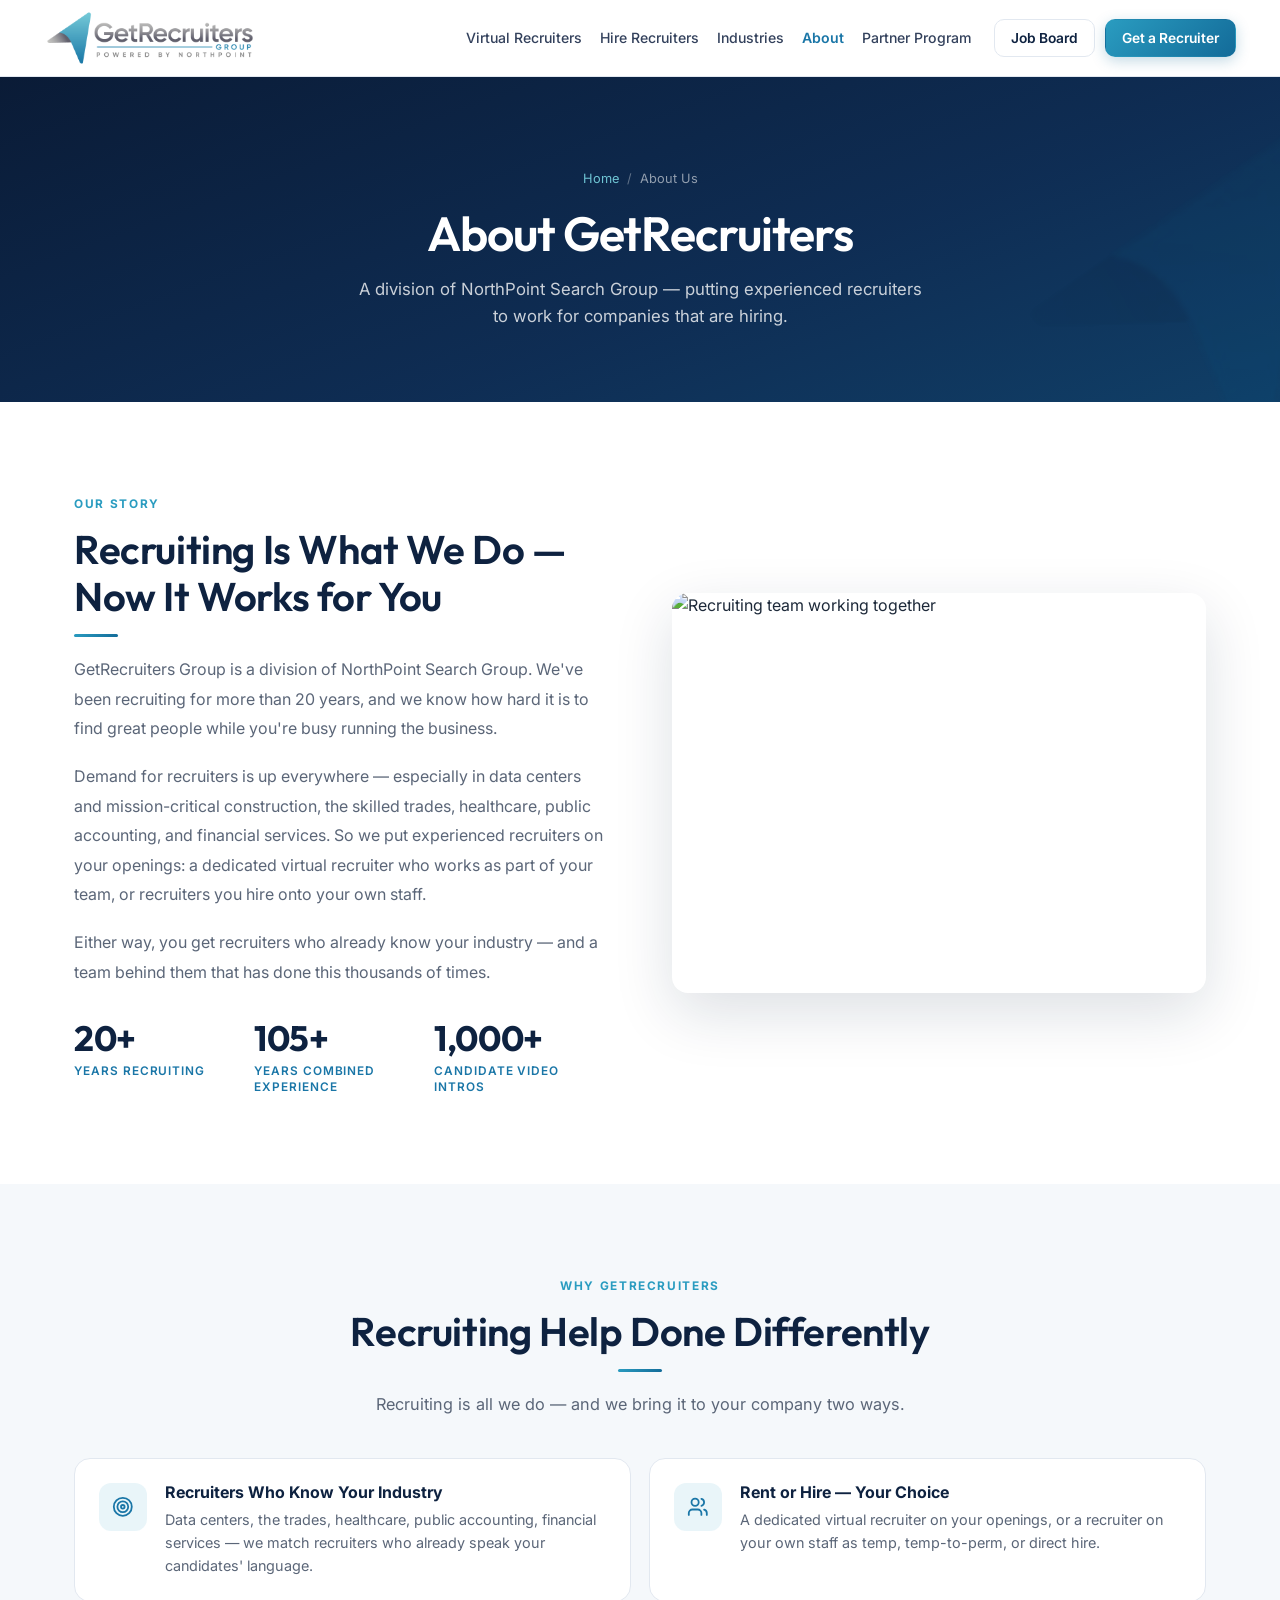
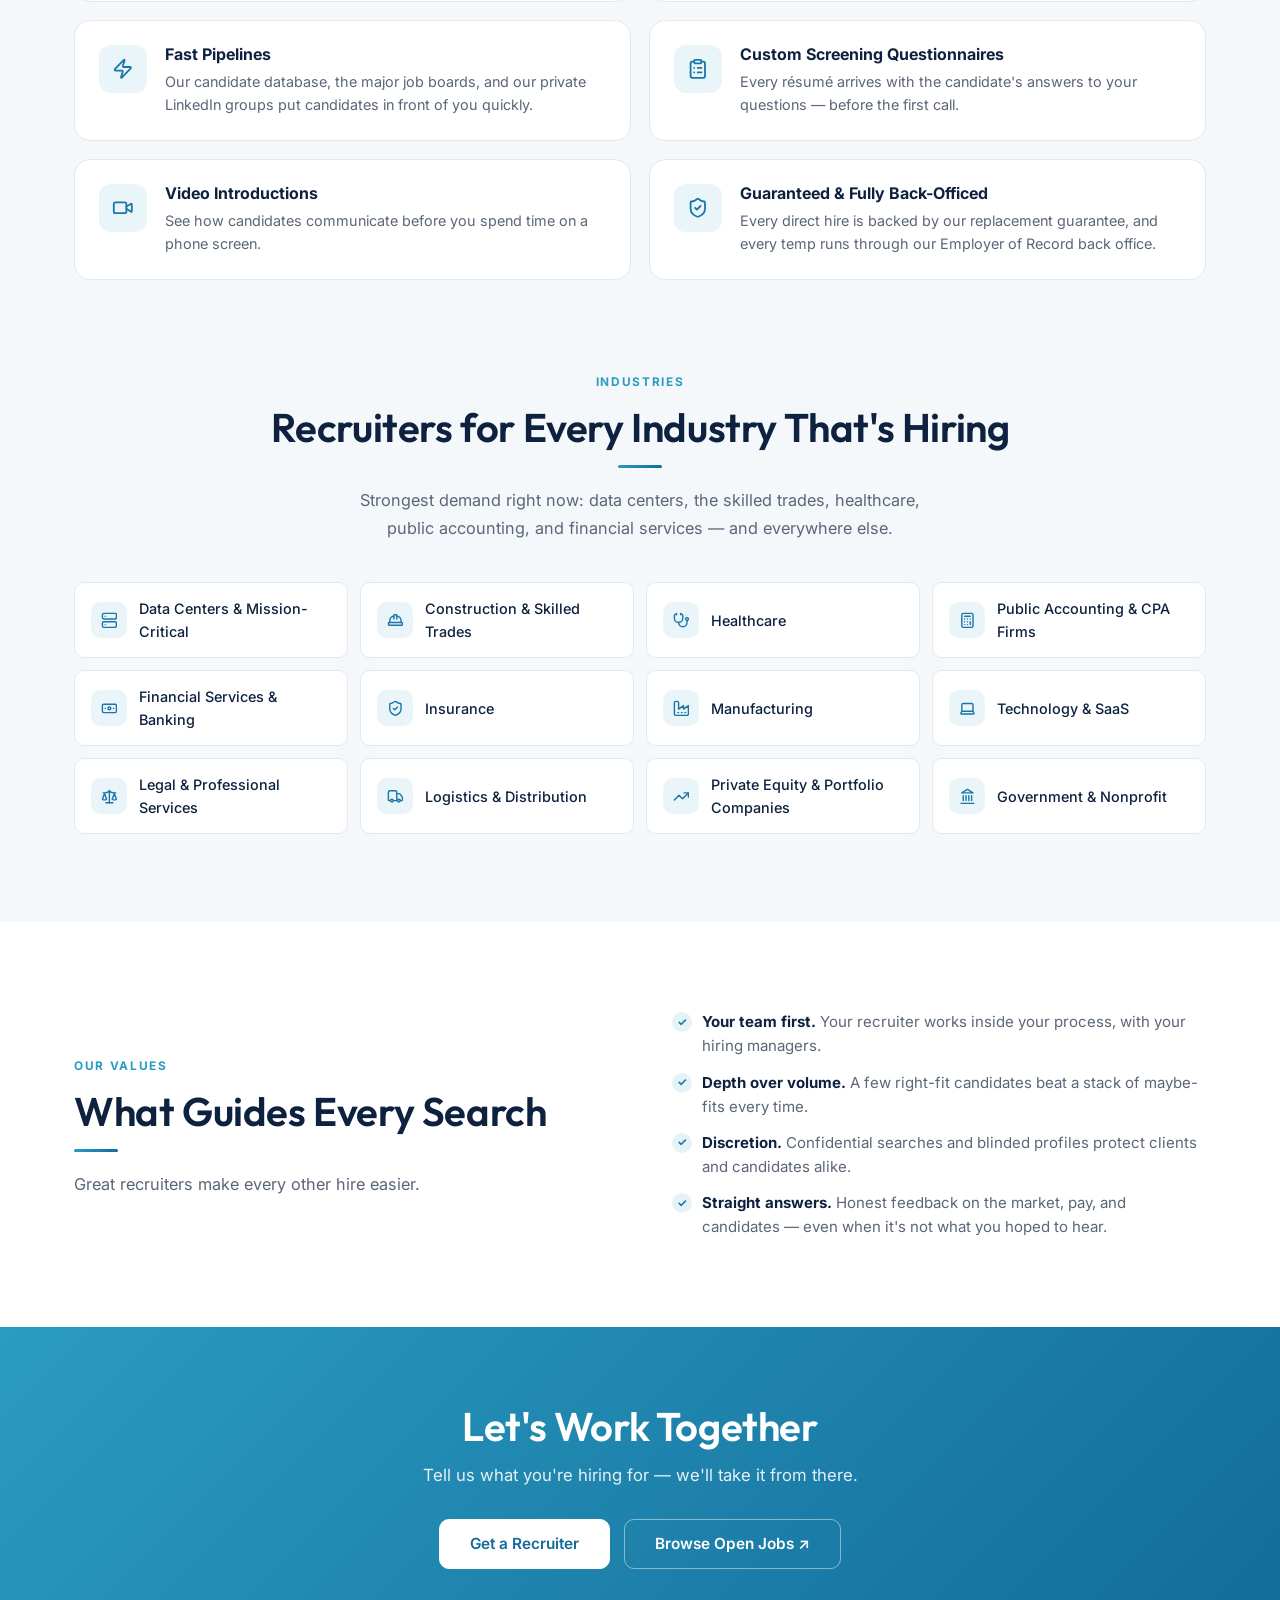
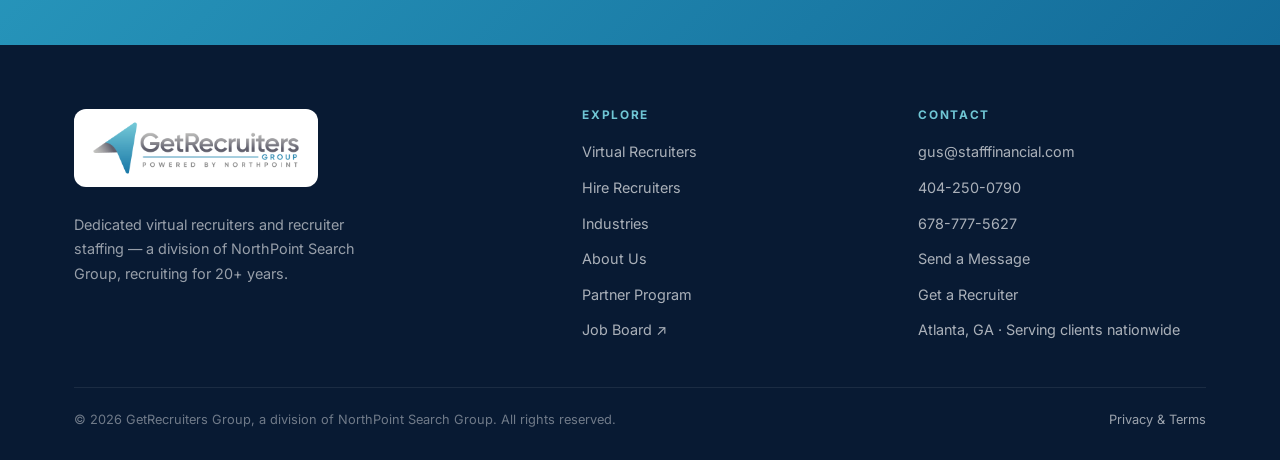
==== about.html @ d62cfcad "GetRecruiters Group site for getrecruiters.com Built from the MedPoint Partners template (NorthPoint" ====
<!DOCTYPE html>
<html lang="en">
<head>
  <meta charset="UTF-8">
  <meta name="viewport" content="width=device-width, initial-scale=1.0">
  <link rel="icon" type="image/png" sizes="32x32" href="img/favicon-32.png">
  <link rel="apple-touch-icon" href="img/favicon-180.png">
  <title>About | GetRecruiters Group, a Division of NorthPoint</title>
  <meta name="description" content="GetRecruiters Group, a division of NorthPoint Search Group, puts experienced recruiters to work for companies that are hiring.">
  <link rel="canonical" href="https://www.getrecruiters.com/about.html">
  <meta name="robots" content="index, follow">
  <meta property="og:type" content="website">
  <meta property="og:site_name" content="GetRecruiters Group">
  <meta property="og:title" content="About | GetRecruiters Group, a Division of NorthPoint">
  <meta property="og:description" content="GetRecruiters Group, a division of NorthPoint Search Group, puts experienced recruiters to work for companies that are hiring.">
  <meta property="og:url" content="https://www.getrecruiters.com/about.html">
  <meta property="og:image" content="https://www.getrecruiters.com/img/og-image.png">
  <meta property="og:image:width" content="1200">
  <meta property="og:image:height" content="630">
  <meta property="og:locale" content="en_US">
  <meta name="twitter:card" content="summary_large_image">
  <meta name="twitter:title" content="About | GetRecruiters Group, a Division of NorthPoint">
  <meta name="twitter:description" content="GetRecruiters Group, a division of NorthPoint Search Group, puts experienced recruiters to work for companies that are hiring.">
  <meta name="twitter:image" content="https://www.getrecruiters.com/img/og-image.png">
  <meta name="theme-color" content="#0b1f3d">
  <script type="application/ld+json">
{
  "@context": "https://schema.org",
  "@graph": [
    {
      "@type": "Organization",
      "@id": "https://www.getrecruiters.com/#organization",
      "name": "GetRecruiters Group",
      "alternateName": [
        "GetRecruiters",
        "GetRecruiters.com"
      ],
      "url": "https://www.getrecruiters.com",
      "logo": {
        "@type": "ImageObject",
        "url": "https://www.getrecruiters.com/img/getrecruiters-logo.png"
      },
      "description": "GetRecruiters Group, a division of NorthPoint Search Group, provides dedicated virtual recruiters and places recruiters, sourcers, talent acquisition leaders, and HR professionals as temp, temp-to-perm, and direct hire — for data centers, construction and the skilled trades, healthcare, public accounting, financial services, and every other industry.",
      "parentOrganization": {
        "@type": "Organization",
        "name": "NorthPoint Search Group"
      },
      "address": {
        "@type": "PostalAddress",
        "addressLocality": "Atlanta",
        "addressRegion": "GA",
        "addressCountry": "US"
      },
      "telephone": [
        "+1-404-250-0790",
        "+1-678-777-5627"
      ],
      "email": "gus@stafffinancial.com",
      "areaServed": [
        "United States"
      ],
      "sameAs": []
    }
  ]
}
  </script>
  <link rel="stylesheet" href="css/styles.css">
</head>
<body>

<!-- ── Navigation ───────────────────────────── -->
<nav class="navbar" id="navbar">
  <div class="container nav-inner">
    <a href="index.html" class="brand" aria-label="GetRecruiters Group — home">
      <img src="img/getrecruiters-logo.png" alt="GetRecruiters Group — powered by NorthPoint" class="brand-logo" width="212" height="58">
    </a>
    <div class="nav-menu" id="navMenu">
      <ul class="nav-links" id="navLinks">
        <li><a href="virtual-recruiters.html">Virtual Recruiters</a></li>
        <li><a href="hire-recruiters.html">Hire Recruiters</a></li>
        <li><a href="about.html#industries">Industries</a></li>
        <li><a href="about.html">About</a></li>
        <li><a href="partners.html">Partner Program</a></li>
      </ul>
      <div class="nav-ctas">
        <a href="https://host.pcrecruiter.net/pcrbin/jobboard.aspx?uid=Staff%20Financial.npsg" target="_blank" rel="noopener" class="btn btn-outline-dark">Job Board</a>
        <a href="request-talent.html" class="btn btn-primary">Get a Recruiter</a>
      </div>
    </div>
    <button class="nav-toggle" id="navToggle" aria-label="Open menu" aria-expanded="false" aria-controls="navMenu"><span></span><span></span><span></span></button>
  </div>
</nav>

<!-- ── Page Hero ──────────────────────────────── -->
<section class="page-hero" style="background-image:url('https://images.unsplash.com/photo-1486406146926-c627a92ad1ab?auto=format&fit=crop&w=1600&q=80');background-position:center;">
  <div class="container">
    <div class="breadcrumb"><a href="index.html">Home</a><span>/</span>About Us</div>
    <h1>About GetRecruiters</h1>
    <p>A division of NorthPoint Search Group — putting experienced recruiters to work for companies that are hiring.</p>
  </div>
</section>

<section class="section">
  <div class="container">
    <div class="two-col">
      <div>
        <span class="section-kicker">Our Story</span>
        <h2 class="section-title">Recruiting Is What We Do — Now It Works for You</h2>
        <div class="section-divider"></div>
        <p style="color:var(--text-muted);line-height:1.85;margin-bottom:18px;">GetRecruiters Group is a division of NorthPoint Search Group. We've been recruiting for more than 20 years, and we know how hard it is to find great people while you're busy running the business.</p>
        <p style="color:var(--text-muted);line-height:1.85;margin-bottom:18px;">Demand for recruiters is up everywhere — especially in data centers and mission-critical construction, the skilled trades, healthcare, public accounting, and financial services. So we put experienced recruiters on your openings: a dedicated virtual recruiter who works as part of your team, or recruiters you hire onto your own staff.</p>
        <p style="color:var(--text-muted);line-height:1.85;margin-bottom:32px;">Either way, you get recruiters who already know your industry — and a team behind them that has done this thousands of times.</p>
        <div class="mini-stats">
          <div><div class="mini-stat-num">20+</div><div class="mini-stat-label">Years Recruiting</div></div>
          <div><div class="mini-stat-num">105+</div><div class="mini-stat-label">Years Combined Experience</div></div>
          <div><div class="mini-stat-num">1,000+</div><div class="mini-stat-label">Candidate Video Intros</div></div>
        </div>
      </div>
      <div>
        <img class="img-frame" src="https://images.unsplash.com/photo-1521737604893-d14cc237f11d?auto=format&fit=crop&w=800&q=80" alt="Recruiting team working together" loading="lazy">
      </div>
    </div>
  </div>
</section>

<section class="section section-alt">
  <div class="container">
    <div class="centered">
      <span class="section-kicker">Why GetRecruiters</span>
      <h2 class="section-title">Recruiting Help Done Differently</h2>
      <div class="section-divider"></div>
      <p class="section-sub">Recruiting is all we do — and we bring it to your company two ways.</p>
    </div>
    <div class="diff-grid">
      <div class="diff-item">
        <div class="diff-icon"><svg class="ico" aria-hidden="true" xmlns="http://www.w3.org/2000/svg" viewBox="0 0 24 24" fill="none" stroke="currentColor" stroke-width="2" stroke-linecap="round" stroke-linejoin="round" ><circle cx="12" cy="12" r="10"/><circle cx="12" cy="12" r="6"/><circle cx="12" cy="12" r="2"/></svg></div>
        <div>
          <h4>Recruiters Who Know Your Industry</h4>
          <p>Data centers, the trades, healthcare, public accounting, financial services — we match recruiters who already speak your candidates' language.</p>
        </div>
      </div>
      <div class="diff-item">
        <div class="diff-icon"><svg class="ico" aria-hidden="true" xmlns="http://www.w3.org/2000/svg" viewBox="0 0 24 24" fill="none" stroke="currentColor" stroke-width="2" stroke-linecap="round" stroke-linejoin="round" ><path d="M16 21v-2a4 4 0 0 0-4-4H6a4 4 0 0 0-4 4v2"/><circle cx="9" cy="7" r="4"/><path d="M22 21v-2a4 4 0 0 0-3-3.87"/><path d="M16 3.13a4 4 0 0 1 0 7.75"/></svg></div>
        <div>
          <h4>Rent or Hire — Your Choice</h4>
          <p>A dedicated virtual recruiter on your openings, or a recruiter on your own staff as temp, temp-to-perm, or direct hire.</p>
        </div>
      </div>
      <div class="diff-item">
        <div class="diff-icon"><svg class="ico" aria-hidden="true" xmlns="http://www.w3.org/2000/svg" viewBox="0 0 24 24" fill="none" stroke="currentColor" stroke-width="2" stroke-linecap="round" stroke-linejoin="round" ><path d="M4 14a1 1 0 0 1-.78-1.63l9.9-10.2a.5.5 0 0 1 .86.46l-1.92 6.02A1 1 0 0 0 13 10h7a1 1 0 0 1 .78 1.63l-9.9 10.2a.5.5 0 0 1-.86-.46l1.92-6.02A1 1 0 0 0 11 14z"/></svg></div>
        <div>
          <h4>Fast Pipelines</h4>
          <p>Our candidate database, the major job boards, and our private LinkedIn groups put candidates in front of you quickly.</p>
        </div>
      </div>
      <div class="diff-item">
        <div class="diff-icon"><svg class="ico" aria-hidden="true" xmlns="http://www.w3.org/2000/svg" viewBox="0 0 24 24" fill="none" stroke="currentColor" stroke-width="2" stroke-linecap="round" stroke-linejoin="round" ><rect width="8" height="4" x="8" y="2" rx="1" ry="1"/><path d="M16 4h2a2 2 0 0 1 2 2v14a2 2 0 0 1-2 2H6a2 2 0 0 1-2-2V6a2 2 0 0 1 2-2h2"/><path d="M12 11h4"/><path d="M12 16h4"/><path d="M8 11h.01"/><path d="M8 16h.01"/></svg></div>
        <div>
          <h4>Custom Screening Questionnaires</h4>
          <p>Every résumé arrives with the candidate's answers to your questions — before the first call.</p>
        </div>
      </div>
      <div class="diff-item">
        <div class="diff-icon"><svg class="ico" aria-hidden="true" xmlns="http://www.w3.org/2000/svg" viewBox="0 0 24 24" fill="none" stroke="currentColor" stroke-width="2" stroke-linecap="round" stroke-linejoin="round" ><path d="m16 13 5.223 3.482a.5.5 0 0 0 .777-.416V7.87a.5.5 0 0 0-.752-.432L16 10.5"/><rect x="2" y="6" width="14" height="12" rx="2"/></svg></div>
        <div>
          <h4>Video Introductions</h4>
          <p>See how candidates communicate before you spend time on a phone screen.</p>
        </div>
      </div>
      <div class="diff-item">
        <div class="diff-icon"><svg class="ico" aria-hidden="true" xmlns="http://www.w3.org/2000/svg" viewBox="0 0 24 24" fill="none" stroke="currentColor" stroke-width="2" stroke-linecap="round" stroke-linejoin="round" ><path d="M20 13c0 5-3.5 7.5-7.66 8.95a1 1 0 0 1-.67-.01C7.5 20.5 4 18 4 13V6a1 1 0 0 1 1-1c2 0 4.5-1.2 6.24-2.72a1.17 1.17 0 0 1 1.52 0C14.51 3.81 17 5 19 5a1 1 0 0 1 1 1z"/><path d="m9 12 2 2 4-4"/></svg></div>
        <div>
          <h4>Guaranteed &amp; Fully Back-Officed</h4>
          <p>Every direct hire is backed by our replacement guarantee, and every temp runs through our Employer of Record back office.</p>
        </div>
      </div>
    </div>
  </div>
</section>

<section class="section section-alt" id="industries" style="scroll-margin-top:calc(var(--nav-h) + 8px);padding-top:0;">
  <div class="container">
    <div class="centered">
      <span class="section-kicker">Industries</span>
      <h2 class="section-title">Recruiters for Every Industry That's Hiring</h2>
      <div class="section-divider"></div>
      <p class="section-sub">Strongest demand right now: data centers, the skilled trades, healthcare, public accounting, and financial services — and everywhere else.</p>
    </div>
    <div class="industry-grid">
      <div class="industry-chip"><span class="industry-icon"><svg class="ico" aria-hidden="true" xmlns="http://www.w3.org/2000/svg" viewBox="0 0 24 24" fill="none" stroke="currentColor" stroke-width="2" stroke-linecap="round" stroke-linejoin="round" ><rect width="20" height="8" x="2" y="2" rx="2" ry="2"/><rect width="20" height="8" x="2" y="14" rx="2" ry="2"/><line x1="6" x2="6.01" y1="6" y2="6"/><line x1="6" x2="6.01" y1="18" y2="18"/></svg></span>Data Centers &amp; Mission-Critical</div>
      <div class="industry-chip"><span class="industry-icon"><svg class="ico" aria-hidden="true" xmlns="http://www.w3.org/2000/svg" viewBox="0 0 24 24" fill="none" stroke="currentColor" stroke-width="2" stroke-linecap="round" stroke-linejoin="round" ><path d="M10 10V5a1 1 0 0 1 1-1h2a1 1 0 0 1 1 1v5"/><path d="M14 6a6 6 0 0 1 6 6v3"/><path d="M4 15v-3a6 6 0 0 1 6-6"/><rect x="2" y="15" width="20" height="4" rx="1"/></svg></span>Construction &amp; Skilled Trades</div>
      <div class="industry-chip"><span class="industry-icon"><svg class="ico" aria-hidden="true" xmlns="http://www.w3.org/2000/svg" viewBox="0 0 24 24" fill="none" stroke="currentColor" stroke-width="2" stroke-linecap="round" stroke-linejoin="round" ><path d="M11 2v2"/><path d="M5 2v2"/><path d="M5 3H4a2 2 0 0 0-2 2v4a6 6 0 0 0 12 0V5a2 2 0 0 0-2-2h-1"/><path d="M8 15a6 6 0 0 0 12 0v-3"/><circle cx="20" cy="10" r="2"/></svg></span>Healthcare</div>
      <div class="industry-chip"><span class="industry-icon"><svg class="ico" aria-hidden="true" xmlns="http://www.w3.org/2000/svg" viewBox="0 0 24 24" fill="none" stroke="currentColor" stroke-width="2" stroke-linecap="round" stroke-linejoin="round" ><rect width="16" height="20" x="4" y="2" rx="2"/><line x1="8" x2="16" y1="6" y2="6"/><line x1="16" x2="16" y1="14" y2="18"/><path d="M16 10h.01"/><path d="M12 10h.01"/><path d="M8 10h.01"/><path d="M12 14h.01"/><path d="M8 14h.01"/><path d="M12 18h.01"/><path d="M8 18h.01"/></svg></span>Public Accounting &amp; CPA Firms</div>
      <div class="industry-chip"><span class="industry-icon"><svg class="ico" aria-hidden="true" xmlns="http://www.w3.org/2000/svg" viewBox="0 0 24 24" fill="none" stroke="currentColor" stroke-width="2" stroke-linecap="round" stroke-linejoin="round" ><rect width="20" height="12" x="2" y="6" rx="2"/><circle cx="12" cy="12" r="2"/><path d="M6 12h.01M18 12h.01"/></svg></span>Financial Services &amp; Banking</div>
      <div class="industry-chip"><span class="industry-icon"><svg class="ico" aria-hidden="true" xmlns="http://www.w3.org/2000/svg" viewBox="0 0 24 24" fill="none" stroke="currentColor" stroke-width="2" stroke-linecap="round" stroke-linejoin="round" ><path d="M20 13c0 5-3.5 7.5-7.66 8.95a1 1 0 0 1-.67-.01C7.5 20.5 4 18 4 13V6a1 1 0 0 1 1-1c2 0 4.5-1.2 6.24-2.72a1.17 1.17 0 0 1 1.52 0C14.51 3.81 17 5 19 5a1 1 0 0 1 1 1z"/><path d="m9 12 2 2 4-4"/></svg></span>Insurance</div>
      <div class="industry-chip"><span class="industry-icon"><svg class="ico" aria-hidden="true" xmlns="http://www.w3.org/2000/svg" viewBox="0 0 24 24" fill="none" stroke="currentColor" stroke-width="2" stroke-linecap="round" stroke-linejoin="round" ><path d="M2 20a2 2 0 0 0 2 2h16a2 2 0 0 0 2-2V8l-7 5V8l-7 5V4a2 2 0 0 0-2-2H4a2 2 0 0 0-2 2Z"/><path d="M17 18h1"/><path d="M12 18h1"/><path d="M7 18h1"/></svg></span>Manufacturing</div>
      <div class="industry-chip"><span class="industry-icon"><svg class="ico" aria-hidden="true" xmlns="http://www.w3.org/2000/svg" viewBox="0 0 24 24" fill="none" stroke="currentColor" stroke-width="2" stroke-linecap="round" stroke-linejoin="round" ><path d="M20 16V7a2 2 0 0 0-2-2H6a2 2 0 0 0-2 2v9m16 0H4m16 0 1.28 2.55a1 1 0 0 1-.9 1.45H3.62a1 1 0 0 1-.9-1.45L4 16"/></svg></span>Technology &amp; SaaS</div>
      <div class="industry-chip"><span class="industry-icon"><svg class="ico" aria-hidden="true" xmlns="http://www.w3.org/2000/svg" viewBox="0 0 24 24" fill="none" stroke="currentColor" stroke-width="2" stroke-linecap="round" stroke-linejoin="round" ><path d="m16 16 3-8 3 8c-.87.65-1.92 1-3 1s-2.13-.35-3-1Z"/><path d="m2 16 3-8 3 8c-.87.65-1.92 1-3 1s-2.13-.35-3-1Z"/><path d="M7 21h10"/><path d="M12 3v18"/><path d="M3 7h2c2 0 5-1 7-2 2 1 5 2 7 2h2"/></svg></span>Legal &amp; Professional Services</div>
      <div class="industry-chip"><span class="industry-icon"><svg class="ico" aria-hidden="true" xmlns="http://www.w3.org/2000/svg" viewBox="0 0 24 24" fill="none" stroke="currentColor" stroke-width="2" stroke-linecap="round" stroke-linejoin="round" ><path d="M14 18V6a2 2 0 0 0-2-2H4a2 2 0 0 0-2 2v11a1 1 0 0 0 1 1h2"/><path d="M15 18H9"/><path d="M19 18h2a1 1 0 0 0 1-1v-3.65a1 1 0 0 0-.22-.624l-3.48-4.35A1 1 0 0 0 17.52 8H14"/><circle cx="17" cy="18" r="2"/><circle cx="7" cy="18" r="2"/></svg></span>Logistics &amp; Distribution</div>
      <div class="industry-chip"><span class="industry-icon"><svg class="ico" aria-hidden="true" xmlns="http://www.w3.org/2000/svg" viewBox="0 0 24 24" fill="none" stroke="currentColor" stroke-width="2" stroke-linecap="round" stroke-linejoin="round" ><polyline points="22 7 13.5 15.5 8.5 10.5 2 17"/><polyline points="16 7 22 7 22 13"/></svg></span>Private Equity &amp; Portfolio Companies</div>
      <div class="industry-chip"><span class="industry-icon"><svg class="ico" aria-hidden="true" xmlns="http://www.w3.org/2000/svg" viewBox="0 0 24 24" fill="none" stroke="currentColor" stroke-width="2" stroke-linecap="round" stroke-linejoin="round" ><line x1="3" x2="21" y1="22" y2="22"/><line x1="6" x2="6" y1="18" y2="11"/><line x1="10" x2="10" y1="18" y2="11"/><line x1="14" x2="14" y1="18" y2="11"/><line x1="18" x2="18" y1="18" y2="11"/><polygon points="12 2 20 7 4 7"/></svg></span>Government &amp; Nonprofit</div>
    </div>
  </div>
</section>

<section class="section">
  <div class="container split">
    <div>
      <span class="section-kicker">Our Values</span>
      <h2 class="section-title">What Guides Every Search</h2>
      <div class="section-divider"></div>
      <p class="section-sub">Great recruiters make every other hire easier.</p>
    </div>
    <ul class="checklist">
      <li><strong>Your team first.</strong> Your recruiter works inside your process, with your hiring managers.</li>
      <li><strong>Depth over volume.</strong> A few right-fit candidates beat a stack of maybe-fits every time.</li>
      <li><strong>Discretion.</strong> Confidential searches and blinded profiles protect clients and candidates alike.</li>
      <li><strong>Straight answers.</strong> Honest feedback on the market, pay, and candidates — even when it's not what you hoped to hear.</li>
    </ul>
  </div>
</section>

<!-- ── CTA band ───────────────────────────────── -->
<div class="cta-band">
  <div class="container">
    <h2>Let's Work Together</h2>
    <p>Tell us what you're hiring for — we'll take it from there.</p>
    <div class="cta-actions">
      <a href="request-talent.html" class="btn btn-white btn-lg">Get a Recruiter</a>
      <a href="https://host.pcrecruiter.net/pcrbin/jobboard.aspx?uid=Staff%20Financial.npsg" target="_blank" rel="noopener" class="btn btn-outline-white btn-lg">Browse Open Jobs ↗</a>
    </div>
  </div>
</div>

<!-- ── Footer ─────────────────────────────────── -->
<footer>
  <div class="container">
    <div class="footer-grid">
      <div class="footer-brand">
        <a href="index.html" class="brand-chip" aria-label="GetRecruiters Group — home">
          <img src="img/getrecruiters-logo.png" alt="GetRecruiters Group — powered by NorthPoint" class="brand-logo" width="212" height="58">
        </a>
        <p>Dedicated virtual recruiters and recruiter staffing — a division of NorthPoint Search Group, recruiting for 20+ years.</p>
      </div>
      <div class="footer-col">
        <h4>Explore</h4>
        <ul>
          <li><a href="virtual-recruiters.html">Virtual Recruiters</a></li>
          <li><a href="hire-recruiters.html">Hire Recruiters</a></li>
          <li><a href="about.html#industries">Industries</a></li>
          <li><a href="about.html">About Us</a></li>
          <li><a href="partners.html">Partner Program</a></li>
          <li><a href="https://host.pcrecruiter.net/pcrbin/jobboard.aspx?uid=Staff%20Financial.npsg" target="_blank" rel="noopener">Job Board ↗</a></li>
        </ul>
      </div>
      <div class="footer-col">
        <h4>Contact</h4>
        <ul>
          <li><a href="mailto:gus@stafffinancial.com">gus@stafffinancial.com</a></li>
          <li><a href="tel:+14042500790">404-250-0790</a></li>
          <li><a href="tel:+16787775627">678-777-5627</a></li>
          <li><a href="contact.html">Send a Message</a></li>
          <li><a href="request-talent.html">Get a Recruiter</a></li>
          <li><span>Atlanta, GA · Serving clients nationwide</span></li>
        </ul>
      </div>
    </div>
    <hr class="footer-divider">
    <div class="footer-bottom">
      <span>&copy; 2026 GetRecruiters Group, a division of NorthPoint Search Group. All rights reserved.</span>
      <a href="contact.html">Privacy &amp; Terms</a>
    </div>
  </div>
</footer>

<script src="js/main.js"></script>
</body>
</html>
---- css/styles.css ----
/* ================================================
   GetRecruiters Group — site styles
   Modeled on the Staff Financial Group site; colors
   from the NorthPoint-family arrow logo (teal → blue, grays)
   ================================================ */

@import url('https://fonts.googleapis.com/css2?family=Outfit:wght@400;500;600;700&family=Inter:wght@400;500;600;700&display=swap');

:root {
  /* Brand — sampled from the arrow mark */
  --teal-light:  #6fc5d4;
  --teal:        #2a9cc0;
  --blue:        #1a76a7;
  --blue-dark:   #136b99;
  --blue-deep:   #0f5a82;
  --gray-mark:   #83828a;
  --gray-dark:   #5f5e66;

  /* Surfaces + text */
  --navy:        #0b1f3d;   /* dark bands, headings */
  --navy-mid:    #12325a;
  --ink:         #0e2240;
  --white:       #ffffff;
  --off-white:   #f5f8fb;
  --light:       #eef3f8;
  --text:        #1d2939;
  --text-muted:  #5b6678;
  --border:      #e2e8f0;

  --grad-brand:  linear-gradient(135deg, var(--teal) 0%, var(--blue-dark) 100%);
  --grad-dark:   linear-gradient(160deg, #0a1b36 0%, #0f2f57 55%, #11456f 100%);

  --shadow-sm:   0 1px 3px rgba(14,34,64,.06), 0 2px 8px rgba(14,34,64,.05);
  --shadow:      0 8px 30px rgba(14,34,64,.09);
  --shadow-lg:   0 20px 60px rgba(14,34,64,.14);
  --radius:      10px;
  --radius-lg:   16px;
  --nav-h:       76px;

  --font-head:   'Outfit', 'Inter', system-ui, sans-serif;
  --font-body:   'Inter', system-ui, -apple-system, 'Segoe UI', sans-serif;

  /* Old names still used in page markup — mapped onto the new palette */
  --orange:      var(--blue);
  --orange-dark: var(--blue-dark);
  --orange-lt:   var(--teal);
  --gold:        var(--teal);
  --gold-dark:   var(--blue-dark);
}

*, *::before, *::after { box-sizing: border-box; margin: 0; padding: 0; }
html { scroll-behavior: smooth; }
body {
  font-family: var(--font-body);
  color: var(--text);
  background: var(--white);
  line-height: 1.6;
  -webkit-font-smoothing: antialiased;
  overflow-x: hidden;
}
h1, h2, h3, h4 { font-family: var(--font-head); line-height: 1.18; font-weight: 600; letter-spacing: -.01em; color: var(--ink); }
h1 em, h2 em, h3 em { font-style: normal; }
a { color: inherit; text-decoration: none; }
img { max-width: 100%; display: block; }
:focus-visible { outline: 2px solid var(--teal); outline-offset: 2px; }

.container { width: 100%; max-width: 1180px; margin: 0 auto; padding: 0 24px; }

/* Inline line icons (Lucide) */
.ico { width: 1em; height: 1em; display: inline-block; vertical-align: -.125em; flex-shrink: 0; }

/* ── Buttons ──────────────────────────────────── */
.btn {
  display: inline-flex; align-items: center; justify-content: center; gap: 8px;
  padding: 12px 24px;
  border-radius: var(--radius);
  font-family: var(--font-body); font-weight: 600; font-size: .9rem;
  cursor: pointer; transition: background .2s, box-shadow .2s, transform .2s, color .2s, border-color .2s;
  border: 1.5px solid transparent; text-decoration: none; white-space: nowrap; line-height: 1.2;
}
.btn-primary, .btn-gold {
  background: var(--grad-brand); color: var(--white); border-color: transparent;
  box-shadow: 0 4px 14px rgba(19,107,153,.25);
}
.btn-primary:hover, .btn-gold:hover {
  box-shadow: 0 8px 22px rgba(19,107,153,.35); transform: translateY(-1px); color: var(--white);
}
.btn-navy { background: var(--navy); color: var(--white); border-color: var(--navy); }
.btn-navy:hover { background: var(--navy-mid); border-color: var(--navy-mid); }
.btn-outline-dark { background: var(--white); color: var(--ink); border-color: var(--border); }
.btn-outline-dark:hover { border-color: var(--blue); color: var(--blue); }
.btn-outline-white { background: transparent; color: var(--white); border-color: rgba(255,255,255,.45); }
.btn-outline-white:hover { background: rgba(255,255,255,.1); border-color: var(--white); color: var(--white); }
.btn-white { background: var(--white); color: var(--blue-dark); border-color: var(--white); }
.btn-white:hover { transform: translateY(-1px); box-shadow: 0 8px 22px rgba(0,0,0,.18); }
.btn-lg { padding: 15px 30px; font-size: .96rem; }
/* gold/navy buttons used their own padding */
.btn-gold, .btn-navy { display: inline-flex; align-items: center; padding: 12px 24px; border-radius: var(--radius); font-weight: 600; font-size: .9rem; border-width: 1.5px; border-style: solid; transition: all .2s; }

/* ── Brand lockup (logo) ──────────────────────── */
.brand { display: inline-flex; align-items: center; gap: 11px; text-decoration: none; flex-shrink: 0; }
/* The real GetRecruiters logo image (NorthPoint family), same rules as LawStaff */
.brand-logo { height: 58px; width: auto; display: block; }
.brand-chip { display: inline-block; background: var(--white); border-radius: 12px; padding: 10px 16px; }
@media (max-width: 640px) { .brand-logo { height: 46px; } }

/* ── Navigation ───────────────────────────────── */
.topbar { display: none; }   /* retired in the refresh */

.navbar {
  position: sticky; top: 0; z-index: 900;
  background: rgba(255,255,255,.96);
  -webkit-backdrop-filter: saturate(180%) blur(10px); backdrop-filter: saturate(180%) blur(10px);
  border-bottom: 1px solid var(--border);
  transition: box-shadow .3s;
}
.navbar.scrolled { box-shadow: 0 4px 20px rgba(14,34,64,.08); }
.nav-inner { display: flex; align-items: center; height: var(--nav-h); gap: 24px; }
.navbar > .container { max-width: 1240px; }  /* a little wider than the page so six links + two buttons fit */

.nav-menu { display: flex; align-items: center; flex: 1; gap: 14px; }
.nav-links { display: flex; align-items: stretch; list-style: none; gap: 2px; margin-left: auto; }
.nav-links > li { position: relative; display: flex; align-items: center; }
.nav-links > li > a {
  display: flex; align-items: center; gap: 4px;
  padding: 8px; border-radius: 8px;
  font-size: .88rem; font-weight: 500; color: #33415c;
  transition: color .18s, background .18s; white-space: nowrap;
}
.nav-links > li > a:hover { color: var(--blue); background: var(--off-white); }
.nav-links > li > a.active, .nav-links > li.active > a { color: var(--blue); font-weight: 600; }
.chevron { font-size: .62rem; opacity: .6; transition: transform .2s; }
.nav-links > li:hover > a .chevron { transform: rotate(180deg); }

.nav-ctas { display: flex; gap: 10px; flex-shrink: 0; }
.nav-ctas .btn { padding: 10px 16px; font-size: .86rem; }

/* Hover bridge so menus don't close when crossing the gap */
.has-mega::after { content: ''; position: absolute; left: 0; right: 0; top: 100%; height: 22px; }

/* ── Mega menu ────────────────────────────────── */
.mega-menu {
  position: absolute; top: calc(100% + 18px); left: 50%; transform: translateX(-50%);
  background: var(--white); border: 1px solid var(--border);
  box-shadow: var(--shadow-lg); border-radius: var(--radius-lg);
  padding: 24px 0; min-width: 780px; display: none;
}
.nav-links > li:hover .mega-menu { display: flex; }
.mega-sidebar { width: 170px; flex-shrink: 0; border-right: 1px solid var(--border); padding: 0 14px 0 20px; display: flex; flex-direction: column; gap: 4px; }
.mega-tab-btn {
  display: block; padding: 10px 12px; font-family: var(--font-body);
  font-size: .86rem; font-weight: 600; color: var(--text-muted);
  background: none; border: none; cursor: pointer; border-radius: 8px; text-align: left;
  transition: all .18s;
}
.mega-tab-btn:hover { color: var(--blue); background: var(--off-white); }
.mega-tab-btn.active { color: var(--blue); background: rgba(42,156,192,.09); }
.mega-panel { display: none; flex: 1; padding: 0 26px; }
.mega-panel.active { display: flex; flex-wrap: wrap; gap: 2px 32px; align-content: flex-start; }
.mega-panel a { display: flex; align-items: center; gap: 8px; font-size: .86rem; color: var(--text-muted); padding: 7px 0; min-width: 190px; transition: color .18s; }
.mega-panel a:hover { color: var(--blue); }
.mega-panel .ico { color: var(--teal); }
.mega-panel .mega-all { width: 100%; margin-top: 12px; padding-top: 14px; border-top: 1px solid var(--border); font-weight: 600; color: var(--blue); }
.mega-featured { width: 230px; flex-shrink: 0; border-left: 1px solid var(--border); padding: 0 24px; }
.mega-featured-placeholder {
  border-radius: 12px; margin-bottom: 14px; height: 120px; width: 100%;
  background: var(--grad-dark); color: var(--teal-light);
  display: flex; align-items: center; justify-content: center; font-size: 2.2rem;
}
.mega-featured h4 { font-family: var(--font-head); font-size: .95rem; font-weight: 600; color: var(--ink); line-height: 1.35; margin-bottom: 8px; }
.mega-featured a.learn { font-size: .84rem; font-weight: 600; color: var(--blue); display: inline-flex; align-items: center; gap: 4px; }

.dropdown-menu {
  position: absolute; top: calc(100% + 18px); left: 0;
  background: var(--white); border: 1px solid var(--border);
  box-shadow: var(--shadow); border-radius: 12px;
  padding: 8px; min-width: 230px; display: none;
}
.nav-links > li:hover .dropdown-menu { display: block; }
.dropdown-menu a { display: block; padding: 9px 12px; border-radius: 8px; font-size: .86rem; color: var(--text-muted); transition: all .15s; }
.dropdown-menu a:hover { color: var(--blue); background: var(--off-white); }

/* Mobile toggle */
.nav-toggle {
  display: none; background: none; border: 1px solid var(--border); border-radius: 8px; cursor: pointer;
  width: 44px; height: 44px; margin-left: auto;
  flex-direction: column; align-items: center; justify-content: center; gap: 5px;
}
.nav-toggle span { display: block; width: 20px; height: 2px; background: var(--ink); border-radius: 2px; transition: all .25s; }
.nav-toggle.open span:nth-child(1) { transform: translateY(7px) rotate(45deg); }
.nav-toggle.open span:nth-child(2) { opacity: 0; }
.nav-toggle.open span:nth-child(3) { transform: translateY(-7px) rotate(-45deg); }

@media (max-width: 1260px) {
  .nav-toggle { display: flex; }
  .nav-menu {
    display: none; position: absolute; top: var(--nav-h); left: 0; right: 0;
    flex-direction: column; align-items: stretch; gap: 0;
    background: var(--white); border-bottom: 1px solid var(--border); box-shadow: var(--shadow);
    padding: 10px 16px 18px; max-height: calc(100vh - var(--nav-h)); overflow-y: auto;
  }
  .nav-menu.open { display: flex; }
  .nav-links { flex-direction: column; margin-left: 0; gap: 0; }
  .nav-links > li > a { padding: 13px 10px; font-size: 1rem; border-bottom: 1px solid var(--light); border-radius: 0; }
  .nav-links > li > a .chevron { display: none; }
  .mega-menu, .dropdown-menu, .has-mega::after { display: none !important; }
  .nav-ctas { flex-direction: column; margin-top: 14px; }
  .nav-ctas .btn { padding: 13px 18px; font-size: .95rem; }
}

/* ── Home hero ────────────────────────────────── */
.hero {
  position: relative; overflow: hidden;
  padding: 88px 0 76px;
  background: var(--grad-dark);
  color: var(--white);
}
.hero::before {
  content: ''; position: absolute; inset: 0; pointer-events: none;
  background:
    radial-gradient(600px 320px at 85% 10%, rgba(111,197,212,.22), transparent 70%),
    radial-gradient(520px 320px at 5% 100%, rgba(26,118,167,.35), transparent 70%);
}
.hero::after {  /* faint arrow mark */
  content: ''; position: absolute; right: -60px; bottom: -80px; width: 420px; height: 500px;
  background: url('../img/arrow-mark.png') no-repeat center / contain; opacity: .07; pointer-events: none;
}
.hero-inner { position: relative; z-index: 2; max-width: 1000px; margin: 0 auto; text-align: center; }
.hero-kicker, .hero-badge {
  display: inline-flex; align-items: center; gap: 8px;
  font-size: .74rem; font-weight: 600; letter-spacing: .12em; text-transform: uppercase;
  color: rgba(255,255,255,.85);
  background: rgba(255,255,255,.08); border: 1px solid rgba(255,255,255,.16);
  border-radius: 100px; padding: 7px 18px; margin-bottom: 24px;
}
.hero-kicker::before, .hero-badge::before { content: ''; width: 7px; height: 7px; border-radius: 50%; background: var(--teal-light); box-shadow: 0 0 0 4px rgba(111,197,212,.2); }
.hero h1 { font-size: clamp(2.3rem, 5vw, 3.7rem); font-weight: 600; color: var(--white); margin-bottom: 18px; line-height: 1.08; letter-spacing: -.02em; }
.hero h1 em { color: var(--teal-light); }
.hero .hero-service-line { margin: 0; font-size: .85rem; color: rgba(255,255,255,.62); letter-spacing: .16em; text-transform: uppercase; font-weight: 500; }
.hero p { color: rgba(255,255,255,.75); max-width: 580px; margin: 0 auto; font-size: 1.05rem; }

.hero-search-form { margin-top: 34px; }
.hero-search-bar {
  display: flex; background: var(--white); border-radius: 14px; padding: 6px;
  box-shadow: 0 18px 50px rgba(0,0,0,.3); max-width: 720px; margin: 0 auto; gap: 4px;
}
.hero-search-bar input[type="text"], .hero-search-bar select {
  border: none; outline: none; font-family: var(--font-body); font-size: .98rem; color: var(--ink);
  background: transparent; min-width: 0; padding: 14px 16px;
}
.hero-search-bar input[type="text"] { flex: 1.15; border-right: 1px solid var(--border); }
.hero-search-bar select { flex: 1; color: #4b5563; cursor: pointer; }
.hero-search-bar button {
  background: var(--grad-brand); color: var(--white); border: none; border-radius: 10px;
  padding: 14px 28px; font-family: var(--font-body); font-size: .95rem; font-weight: 600;
  cursor: pointer; white-space: nowrap; flex-shrink: 0; display: inline-flex; align-items: center; gap: 8px;
  transition: filter .18s;
}
.hero-search-bar button:hover { filter: brightness(1.08); }
.hero-search-sub { margin-top: 22px; display: flex; gap: 12px; justify-content: center; flex-wrap: wrap; }
.btn-hero-pill {
  display: inline-flex; align-items: center; gap: 6px;
  background: rgba(255,255,255,.06); color: rgba(255,255,255,.92);
  border: 1px solid rgba(255,255,255,.28); border-radius: 100px;
  padding: 10px 22px; font-size: .88rem; font-weight: 600; white-space: nowrap;
  transition: all .2s; cursor: pointer;
}
.btn-hero-pill:hover { border-color: rgba(255,255,255,.7); background: rgba(255,255,255,.12); color: var(--white); }
.btn-hero-pill--filled { background: var(--white); color: var(--blue-dark); border-color: var(--white); }
.btn-hero-pill--filled:hover { background: var(--white); color: var(--blue-deep); transform: translateY(-1px); }
@media (max-width: 640px) {
  .hero { padding: 60px 0 56px; }
  .hero::after { width: 240px; height: 290px; right: -70px; bottom: -60px; }
  .hero-search-bar { flex-direction: column; padding: 8px; }
  .hero-search-bar input[type="text"] { border-right: none; border-bottom: 1px solid var(--border); }
  .hero-search-bar button { justify-content: center; }
  .hero .hero-service-line { letter-spacing: .1em; font-size: .78rem; }
}

/* ── Section basics ───────────────────────────── */
.section { padding: 88px 0; }
.section-alt { background: var(--off-white); }
.section-dark { background: var(--grad-dark); color: rgba(255,255,255,.75); position: relative; overflow: hidden; }
.section-dark h2, .section-dark h3, .section-dark h4 { color: var(--white); }

.section-kicker, .section-label {
  display: inline-block; font-size: .74rem; font-weight: 700; letter-spacing: .14em; text-transform: uppercase;
  color: var(--teal); margin-bottom: 12px;
}
.section-dark .section-kicker, .eor-band .section-kicker { color: var(--teal-light); }
.section-title { font-size: clamp(1.8rem, 3.2vw, 2.5rem); color: var(--ink); margin-bottom: 14px; }
.section-title .accent, .section-title em { color: var(--blue); }
.section-dark .section-title em { color: var(--teal-light); }
.section-divider { width: 44px; height: 3px; background: var(--grad-brand); border-radius: 3px; margin-bottom: 18px; }
.section-sub { font-size: 1.02rem; color: var(--text-muted); max-width: 560px; line-height: 1.72; }
.section-head { display: flex; align-items: flex-end; justify-content: space-between; gap: 24px; flex-wrap: wrap; margin-bottom: 36px; }
.centered { text-align: center; }
.centered .section-sub, .centered .section-divider { margin-left: auto; margin-right: auto; }

/* ── Open roles band ──────────────────────────── */
.jobs-grid { display: grid; grid-template-columns: 1fr 1fr; gap: 56px; align-items: center; }
.panel { background: var(--white); border: 1px solid var(--border); border-radius: var(--radius-lg); box-shadow: var(--shadow); overflow: hidden; }
.panel-head { display: flex; align-items: center; justify-content: space-between; padding: 16px 22px; border-bottom: 1px solid var(--border); }
.panel-label { font-size: .74rem; font-weight: 700; letter-spacing: .12em; text-transform: uppercase; color: var(--text-muted); }
.live-pill { display: inline-flex; align-items: center; gap: 6px; font-size: .74rem; font-weight: 600; color: #0f7a4f; background: #ecfdf3; border: 1px solid #c7f0d8; padding: 3px 10px; border-radius: 20px; }
.live-pill::before { content: ''; width: 6px; height: 6px; border-radius: 50%; background: #16a34a; }
.panel-foot { display: block; padding: 14px 22px; border-top: 1px solid var(--border); font-size: .9rem; color: var(--blue); font-weight: 600; }
.panel-foot:hover { background: var(--off-white); }
.np-job { display: flex; align-items: flex-start; justify-content: space-between; padding: 13px 22px; border-bottom: 1px solid var(--light); gap: 12px; }
.np-job:last-child { border-bottom: none; }
.np-job-dot { width: 8px; height: 8px; border-radius: 50%; background: var(--teal); flex-shrink: 0; margin-top: 7px; }
.np-job-title { font-weight: 600; color: var(--ink); font-size: .95rem; line-height: 1.35; }
.np-job-meta { font-size: .8rem; color: var(--text-muted); margin-top: 2px; }
.np-job-sal { font-size: .82rem; font-weight: 700; color: #15803d; white-space: nowrap; flex-shrink: 0; }
.np-empty { padding: 14px 22px; color: var(--text-muted); font-size: .9rem; }

/* ── Talent spotlight marquee ─────────────────── */
.mpc-marquee { overflow: hidden; position: relative; }
.mpc-marquee::before, .mpc-marquee::after { content: ""; position: absolute; top: 0; bottom: 0; width: 80px; z-index: 2; pointer-events: none; }
.mpc-marquee::before { left: 0; background: linear-gradient(90deg, var(--white), rgba(255,255,255,0)); }
.mpc-marquee::after  { right: 0; background: linear-gradient(270deg, var(--white), rgba(255,255,255,0)); }
.mpc-track { display: flex; gap: 16px; width: max-content; padding: 6px 80px 14px; animation: mpcScroll 60s linear infinite; }
.mpc-marquee:hover .mpc-track { animation-play-state: paused; }
@keyframes mpcScroll { from { transform: translateX(0); } to { transform: translateX(-50%); } }
@media (prefers-reduced-motion: reduce) {
  .mpc-track { animation: none; width: auto; }
  .mpc-marquee { overflow-x: auto; }
}
.mpc-card {
  display: block; width: 290px; flex-shrink: 0; background: var(--white);
  border: 1px solid var(--border); border-radius: 14px; padding: 18px;
  box-shadow: var(--shadow-sm); transition: transform .18s, box-shadow .18s, border-color .18s;
}
.mpc-card:hover { transform: translateY(-3px); box-shadow: var(--shadow); border-color: rgba(42,156,192,.4); }
.mpc-card-head { display: flex; gap: 12px; align-items: center; margin-bottom: 12px; }
.mpc-avatar { width: 44px; height: 44px; border-radius: 12px; flex-shrink: 0; display: flex; align-items: center; justify-content: center; font-weight: 700; font-size: .9rem; color: var(--white); background: var(--grad-brand); font-family: var(--font-head); }
.mpc-card-title { font-weight: 600; color: var(--ink); font-size: .96rem; line-height: 1.25; }
.mpc-card-loc { display: flex; align-items: center; gap: 4px; font-size: .8rem; color: var(--text-muted); margin-top: 3px; }
.mpc-badges { display: flex; flex-wrap: wrap; gap: 6px; }
.mpc-badge { font-size: .72rem; font-weight: 600; padding: 3px 9px; border-radius: 20px; background: var(--light); color: #475569; border: 1px solid var(--border); }
.mpc-badge.gold { background: #e8f5fa; color: var(--blue-dark); border-color: #c5e5f0; }
.mpc-badge.green { background: #ecfdf3; color: #15803d; border-color: #bbf7d0; }
.mpc-card-cta { display: block; margin-top: 12px; font-size: .84rem; font-weight: 600; color: var(--blue); }
/* MONEY_STORY_ON_CARD_v1 - what they did that made or saved their company
   money, in their own words (sanitized server side). Clamped to 3 lines: the
   marquee stretches every card to the tallest, so one long answer would
   otherwise leave all the short cards half empty. */
.mpc-card-win { margin-top: 12px; padding-top: 11px; border-top: 1px solid var(--border); }
.mpc-win-label { display: block; font-size: .66rem; font-weight: 700; letter-spacing: .07em; text-transform: uppercase; color: var(--blue); margin-bottom: 4px; }
.mpc-win-text { display: -webkit-box; -webkit-line-clamp: 3; -webkit-box-orient: vertical; overflow: hidden; font-size: .82rem; line-height: 1.45; color: var(--text-muted); }
.db-search { display: flex; gap: 8px; max-width: 660px; margin: 34px auto 0; background: var(--off-white); border: 1px solid var(--border); border-radius: 14px; padding: 8px; }
.db-search input { flex: 1; min-width: 0; border: none; background: transparent; padding: 10px 12px; font-size: .95rem; font-family: var(--font-body); outline: none; color: var(--ink); }
@media (max-width: 560px) { .db-search { flex-direction: column; } }

/* ── Stats ────────────────────────────────────── */
.hero-stats { background: var(--white); padding: 72px 0 56px; }
.stats-section-title {
  font-family: var(--font-head); font-size: clamp(1.6rem, 3vw, 2.1rem); font-weight: 600; color: var(--ink);
  text-align: center; margin-bottom: 32px; letter-spacing: -.01em;
  display: flex; align-items: center; justify-content: center; gap: 24px;
}
.stats-section-title::before, .stats-section-title::after { content: ''; flex: 1; max-width: 180px; height: 1px; background: var(--border); }
.stats-box {
  display: grid; grid-template-columns: repeat(4, 1fr);
  background: var(--white); border: 1px solid var(--border); border-radius: var(--radius-lg);
  box-shadow: var(--shadow-sm); overflow: hidden;
}
.stat-item { text-align: center; padding: 34px 20px; border-right: 1px solid var(--border); }
.stat-item:last-child { border-right: none; }
.stat-num {
  font-family: var(--font-head); font-size: 2.9rem; font-weight: 700; line-height: 1; letter-spacing: -.02em;
  background: var(--grad-brand); -webkit-background-clip: text; background-clip: text; color: transparent;
}
.stat-label { color: var(--text-muted); font-size: .88rem; font-weight: 500; margin-top: 10px; line-height: 1.4; }
@media (max-width: 900px) {
  .stats-box { grid-template-columns: 1fr 1fr; }
  .stat-item:nth-child(2n) { border-right: none; }
  .stat-item:nth-child(-n+2) { border-bottom: 1px solid var(--border); }
}
@media (max-width: 560px) {
  .stats-box { grid-template-columns: 1fr; }
  .stat-item { border-right: none; border-bottom: 1px solid var(--border); padding: 24px 16px; }
  .stat-item:last-child { border-bottom: none; }
}

/* ── Service photo cards ──────────────────────── */
.service-cards { display: grid; grid-template-columns: repeat(5, 1fr); gap: 16px; }
.svc-card {
  position: relative; overflow: hidden; border-radius: var(--radius-lg);
  aspect-ratio: 3/4; display: flex; align-items: flex-end; box-shadow: var(--shadow-sm);
}
.svc-card-bg { position: absolute; inset: 0; background-size: cover; background-position: center; transition: transform .6s ease; }
.svc-card:hover .svc-card-bg { transform: scale(1.06); }
.svc-card-overlay { position: absolute; inset: 0; background: linear-gradient(to top, rgba(8,26,52,.94) 0%, rgba(8,26,52,.55) 50%, rgba(8,26,52,.1) 100%); }
.svc-card-body { position: relative; z-index: 2; padding: 22px 20px; color: var(--white); }
.svc-card-body h3 { font-size: 1.2rem; margin-bottom: 8px; color: var(--white); }
.svc-card-body p { font-size: .84rem; color: rgba(255,255,255,.8); line-height: 1.55; margin-bottom: 12px; }
.svc-card-link { font-size: .84rem; font-weight: 600; color: var(--teal-light); display: inline-flex; align-items: center; gap: 5px; transition: gap .2s; }
.svc-card:hover .svc-card-link { gap: 9px; }

/* ── Feature list (icon + text rows) ──────────── */
.feature-list { display: flex; flex-direction: column; gap: 22px; }
.feature { display: flex; gap: 16px; align-items: flex-start; }
.feature-icon {
  width: 46px; height: 46px; min-width: 46px; border-radius: 12px;
  display: flex; align-items: center; justify-content: center; font-size: 1.3rem;
  background: rgba(42,156,192,.1); color: var(--blue);
}
.section-dark .feature-icon, .eor-band .feature-icon { background: rgba(111,197,212,.12); color: var(--teal-light); }
.feature h4 { font-family: var(--font-body); font-size: 1rem; font-weight: 700; color: var(--ink); margin-bottom: 4px; letter-spacing: 0; }
.feature p { font-size: .9rem; color: var(--text-muted); line-height: 1.6; }
.section-dark .feature h4 { color: var(--white); }
.section-dark .feature p { color: rgba(255,255,255,.66); }
.split { display: grid; grid-template-columns: 1fr 1fr; gap: 64px; align-items: center; }
.section-dark .split > div > p { color: rgba(255,255,255,.75); line-height: 1.75; margin-bottom: 28px; }

/* ── Process steps ────────────────────────────── */
.steps-row { display: grid; grid-template-columns: repeat(4, 1fr); gap: 20px; margin-top: 44px; counter-reset: step; }
.step {
  display: flex; flex-direction: column; gap: 12px; align-items: flex-start;
  background: var(--white); border: 1px solid var(--border); border-radius: var(--radius-lg); padding: 26px 22px;
}
.step-num {
  width: 44px; height: 44px; border-radius: 12px; background: var(--grad-brand); color: var(--white);
  display: flex; align-items: center; justify-content: center;
  font-family: var(--font-head); font-weight: 700; font-size: 1.1rem; flex-shrink: 0;
}
.step h4 { font-family: var(--font-body); font-size: 1rem; font-weight: 700; color: var(--ink); letter-spacing: 0; }
.step p { font-size: .9rem; color: var(--text-muted); line-height: 1.6; }

/* ── Specialties grid ─────────────────────────── */
.specialty-grid { display: grid; grid-template-columns: repeat(auto-fill, minmax(200px, 1fr)); gap: 10px; }
.specialty-item {
  display: flex; align-items: center; gap: 12px;
  padding: 14px 16px; border: 1px solid var(--border); border-radius: var(--radius);
  font-size: .9rem; font-weight: 500; color: var(--ink); background: var(--white); transition: all .2s;
}
.specialty-item:hover { border-color: rgba(42,156,192,.5); color: var(--blue); box-shadow: var(--shadow-sm); }
.specialty-dot { width: 8px; height: 8px; border-radius: 50%; background: var(--grad-brand); flex-shrink: 0; }

/* ── Two-col layout ───────────────────────────── */
.two-col { display: grid; grid-template-columns: 1fr 1fr; gap: 64px; align-items: center; }

/* ── Checklist ────────────────────────────────── */
.checklist { list-style: none; display: flex; flex-direction: column; gap: 12px; }
.checklist li { position: relative; padding-left: 30px; font-size: .94rem; color: var(--text-muted); line-height: 1.6; }
.checklist li strong { color: var(--ink); }
.checklist li::before {
  content: '✓'; position: absolute; left: 0; top: 2px; width: 20px; height: 20px; border-radius: 50%;
  background: rgba(42,156,192,.12); color: var(--blue);
  font-weight: 700; font-size: .72rem; display: flex; align-items: center; justify-content: center;
}

/* ── EOR band ─────────────────────────────────── */
.eor-band { background: var(--grad-dark); padding: 88px 0; position: relative; overflow: hidden; }
.eor-band::before { content: ''; position: absolute; inset: 0; pointer-events: none; background: radial-gradient(520px 300px at 90% 20%, rgba(111,197,212,.15), transparent 70%); }
.eor-band > .container { position: relative; }
.eor-grid { display: grid; grid-template-columns: 1fr 1fr; gap: 64px; align-items: center; }
.eor-features { display: flex; flex-direction: column; gap: 22px; }
.eor-feature { display: flex; gap: 16px; }
.eor-icon-wrap {
  width: 46px; height: 46px; min-width: 46px; border-radius: 12px;
  background: rgba(111,197,212,.12); color: var(--teal-light);
  display: flex; align-items: center; justify-content: center; font-size: 1.3rem;
}
.eor-feature h4 { font-family: var(--font-body); font-size: .98rem; font-weight: 700; color: var(--white); margin-bottom: 4px; letter-spacing: 0; }
.eor-feature p { font-size: .88rem; color: rgba(255,255,255,.64); line-height: 1.55; }

/* ── CTA band ─────────────────────────────────── */
.cta-band { background: var(--grad-brand); padding: 76px 0; text-align: center; position: relative; overflow: hidden; }
.cta-band > .container { position: relative; z-index: 1; }
.cta-band h2 { color: var(--white); font-size: clamp(1.8rem, 3.4vw, 2.5rem); margin-bottom: 12px; }
.cta-band p { color: rgba(255,255,255,.88); font-size: 1.05rem; margin-bottom: 30px; }
.cta-actions { display: flex; justify-content: center; gap: 14px; flex-wrap: wrap; }
.cta-band .btn-primary, .cta-band .btn-gold { background: var(--white); color: var(--blue-dark); border-color: var(--white); box-shadow: none; }
.cta-band .btn-primary:hover, .cta-band .btn-gold:hover { color: var(--blue-deep); box-shadow: 0 8px 22px rgba(0,0,0,.18); }
.cta-band .btn-outline, .cta-band .btn-outline-dark { background: transparent; color: var(--white); border-color: rgba(255,255,255,.55); }
.cta-band .btn-outline:hover, .cta-band .btn-outline-dark:hover { background: rgba(255,255,255,.1); border-color: var(--white); color: var(--white); }
.btn-outline { background: var(--white); color: var(--ink); border-color: var(--border); }

/* ── Numbered steps (Perfect Candidate Audience) ── */
.num-steps { list-style: none; counter-reset: ns; display: flex; flex-direction: column; gap: 14px; margin: 22px 0 28px; padding: 0; }
.num-steps li { counter-increment: ns; position: relative; padding-left: 44px; line-height: 1.55; color: var(--text-muted); font-size: .95rem; min-height: 30px; }
.num-steps li strong { color: var(--ink); }
.num-steps li::before { content: counter(ns); position: absolute; left: 0; top: -3px; width: 30px; height: 30px; border-radius: 9px; background: var(--grad-brand); color: var(--white); font-family: var(--font-head); font-weight: 700; font-size: .9rem; display: flex; align-items: center; justify-content: center; }
.panel .num-steps { margin: 0 0 20px; }
.on-dark .num-steps li { color: rgba(255,255,255,.75); }
.on-dark .num-steps li strong { color: var(--white); }
.audience-extras { border-top: 1px solid var(--border); padding-top: 16px; font-size: .86rem; color: var(--text-muted); line-height: 1.6; }
.audience-extras strong { color: var(--blue); }
.audience-extras .fee-line { color: var(--ink); }
.audience-extras a { color: var(--blue); font-weight: 600; text-decoration: underline; }
.pay-when-hire { display: inline-flex; align-items: center; gap: 8px; margin: 2px 0 20px; padding: 10px 16px; border-radius: 10px; font-weight: 700; font-size: .98rem; color: var(--blue-dark); background: rgba(42,156,192,.1); border: 1px solid rgba(42,156,192,.3); }
.pay-when-hire .ico { font-size: 1.1rem; color: var(--teal); }
.pay-when-hire .pwh-2 { white-space: nowrap; }
@media (max-width: 560px) { .pay-when-hire { align-items: flex-start; } .pay-when-hire .pwh-2 { white-space: normal; } }
.pay-when-hire--dark { color: var(--white); background: rgba(111,197,212,.14); border-color: rgba(111,197,212,.4); }
.pay-when-hire--dark .ico { color: var(--teal-light); }

/* ── Industries ───────────────────────────────── */
.industry-grid { display: grid; grid-template-columns: repeat(4, 1fr); gap: 12px; margin-top: 40px; }
.industry-chip {
  display: flex; align-items: center; gap: 12px;
  background: var(--white); border: 1px solid var(--border); border-radius: var(--radius);
  padding: 14px 16px; font-size: .9rem; font-weight: 500; color: var(--ink); transition: all .18s;
}
.industry-chip:hover { border-color: rgba(42,156,192,.5); box-shadow: var(--shadow-sm); }
.industry-icon {
  width: 36px; height: 36px; min-width: 36px; border-radius: 10px; font-size: 1.05rem;
  display: flex; align-items: center; justify-content: center;
  background: rgba(42,156,192,.1); color: var(--blue);
}

/* ── FAQ ──────────────────────────────────────── */
.faq { max-width: 820px; margin: 36px auto 0; display: flex; flex-direction: column; gap: 12px; }
.faq details { background: var(--white); border: 1px solid var(--border); border-radius: 12px; padding: 0 22px; transition: box-shadow .2s; }
.faq details[open] { box-shadow: var(--shadow-sm); }
.faq summary { font-weight: 600; font-size: 1.02rem; color: var(--ink); cursor: pointer; list-style: none; display: flex; justify-content: space-between; align-items: center; gap: 16px; padding: 20px 0; }
.faq summary::-webkit-details-marker { display: none; }
.faq summary::after { content: '+'; font-size: 1.4rem; font-weight: 400; color: var(--teal); transition: transform .2s; }
.faq details[open] summary::after { transform: rotate(45deg); }
.faq .faq-a { padding: 0 0 20px; color: var(--text-muted); line-height: 1.75; }

/* ── Forms ────────────────────────────────────── */
.form-group { margin-bottom: 18px; }
.form-group label { display: block; font-size: .84rem; font-weight: 600; margin-bottom: 6px; color: var(--ink); }
.form-control {
  width: 100%; padding: 12px 14px;
  border: 1.5px solid var(--border); border-radius: var(--radius);
  font-family: var(--font-body); font-size: .94rem; color: var(--text);
  background: var(--white); outline: none; transition: border-color .18s, box-shadow .18s;
  -webkit-appearance: none; appearance: none;
}
.form-control:focus { border-color: var(--teal); box-shadow: 0 0 0 4px rgba(42,156,192,.14); }
.form-control::placeholder { color: #9aa6b8; }
select.form-control { cursor: pointer; background-image: url("data:image/svg+xml,%3Csvg xmlns='http://www.w3.org/2000/svg' width='12' height='12' viewBox='0 0 24 24' fill='none' stroke='%235b6678' stroke-width='2.5' stroke-linecap='round' stroke-linejoin='round'%3E%3Cpath d='m6 9 6 6 6-6'/%3E%3C/svg%3E"); background-repeat: no-repeat; background-position: right 14px center; padding-right: 36px; }
textarea.form-control { resize: vertical; min-height: 110px; }
.form-row { display: grid; grid-template-columns: 1fr 1fr; gap: 14px; }
.form-card { background: var(--white); border: 1px solid var(--border); border-radius: var(--radius-lg); padding: 40px; box-shadow: var(--shadow); }
.alert { padding: 12px 16px; border-radius: var(--radius); font-size: .9rem; font-weight: 500; margin-top: 14px; }
.alert-success { display: none; background: #ecfdf3; border: 1px solid #bbf7d0; color: #166534; }

/* ── Inner page hero ──────────────────────────── */
.page-hero {
  position: relative; overflow: hidden; text-align: center;
  background-color: var(--navy); background-size: cover; background-position: center;
  padding: 92px 0 72px;
}
.page-hero::before { content: ''; position: absolute; inset: 0; background: linear-gradient(160deg, rgba(10,27,54,.94) 0%, rgba(15,47,87,.88) 60%, rgba(17,69,111,.84) 100%); }
.page-hero::after { content: ''; position: absolute; right: -50px; bottom: -70px; width: 300px; height: 360px; background: url('../img/arrow-mark.png') no-repeat center / contain; opacity: .08; pointer-events: none; }
.page-hero > .container { position: relative; z-index: 1; }
.page-hero h1 { color: var(--white); font-size: clamp(2rem, 4.4vw, 3rem); margin-bottom: 14px; letter-spacing: -.02em; }
.page-hero h1 em { color: var(--teal-light); }
.page-hero p { color: rgba(255,255,255,.78); font-size: 1.05rem; max-width: 580px; margin: 0 auto; }
.breadcrumb { display: flex; justify-content: center; align-items: center; gap: 8px; margin-bottom: 16px; font-size: .8rem; color: rgba(255,255,255,.55); }
.breadcrumb a { color: var(--teal-light); }
.breadcrumb span { color: rgba(255,255,255,.35); }

/* ── Tab strip ────────────────────────────────── */
.tab-strip { display: flex; gap: 4px; border-bottom: 1px solid var(--border); margin-bottom: 32px; flex-wrap: wrap; }
.tab-btn {
  display: inline-flex; align-items: center; gap: 7px;
  padding: 12px 18px; font-family: var(--font-body); font-size: .9rem; font-weight: 600; color: var(--text-muted);
  cursor: pointer; border: none; background: none;
  border-bottom: 2px solid transparent; margin-bottom: -1px; transition: all .18s;
}
.tab-btn:hover { color: var(--ink); }
.tab-btn.active { color: var(--blue); border-bottom-color: var(--blue); }

/* ── About page ───────────────────────────────── */
.mini-stats { display: grid; grid-template-columns: repeat(3, minmax(0, 1fr)); gap: 20px; max-width: 520px; }
.mini-stat-num { font-family: var(--font-head); font-size: 2.2rem; font-weight: 700; color: var(--ink); line-height: 1.1; letter-spacing: -.01em; }
.mini-stat-label { font-size: .74rem; font-weight: 600; text-transform: uppercase; letter-spacing: .08em; color: var(--blue); margin-top: 6px; line-height: 1.35; }
@media (max-width: 420px) { .mini-stats { gap: 14px; } .mini-stat-num { font-size: 1.75rem; } .mini-stat-label { font-size: .68rem; letter-spacing: .06em; } }
.tags { display: flex; flex-wrap: wrap; gap: 10px; }
.tag { display: inline-block; padding: 7px 16px; background: var(--white); border: 1px solid var(--border); border-radius: 20px; font-size: .86rem; font-weight: 500; color: var(--ink); transition: all .18s; }
.tag:hover { border-color: var(--teal); color: var(--blue); }
.diff-grid { display: grid; grid-template-columns: repeat(2, 1fr); gap: 18px; margin-top: 40px; }
.diff-grid .diff-item:last-child:nth-child(odd) { grid-column: 1 / -1; }
.diff-item { display: flex; gap: 18px; align-items: flex-start; padding: 24px; border: 1px solid var(--border); border-radius: var(--radius-lg); background: var(--white); transition: all .22s; }
.diff-item:hover { border-color: rgba(42,156,192,.45); box-shadow: var(--shadow-sm); }
.diff-icon { width: 48px; height: 48px; min-width: 48px; border-radius: 12px; background: rgba(42,156,192,.1); color: var(--blue); display: flex; align-items: center; justify-content: center; font-size: 1.35rem; }
.diff-item h4 { font-family: var(--font-body); font-size: 1rem; font-weight: 700; color: var(--ink); margin-bottom: 6px; letter-spacing: 0; }
.diff-item p { font-size: .9rem; color: var(--text-muted); line-height: 1.6; }
.example-callout { display: flex; gap: 18px; align-items: flex-start; margin-top: 22px; padding: 26px 28px; background: var(--white); border: 1px solid var(--border); border-left: 4px solid var(--teal); border-radius: var(--radius-lg); box-shadow: var(--shadow-sm); }
.example-callout .section-kicker { margin-bottom: 6px; }
.example-callout h4 { font-family: var(--font-body); font-size: 1.05rem; font-weight: 700; color: var(--ink); margin-bottom: 8px; letter-spacing: 0; }
.example-callout p { font-size: .94rem; color: var(--text-muted); line-height: 1.7; max-width: 860px; }
.example-icon { width: 48px; height: 48px; min-width: 48px; border-radius: 12px; background: var(--grad-brand); color: var(--white); display: flex; align-items: center; justify-content: center; font-size: 1.35rem; }
@media (max-width: 560px) { .example-callout { flex-direction: column; padding: 22px 20px; } }

/* ── Footer ───────────────────────────────────── */
footer { background: #081a33; padding: 64px 0 30px; color: rgba(255,255,255,.6); }
.footer-grid { display: grid; grid-template-columns: 1.6fr 1fr 1fr; gap: 48px; margin-bottom: 44px; }
.footer-brand p { font-size: .9rem; color: rgba(255,255,255,.58); line-height: 1.7; margin-top: 18px; max-width: 320px; }
.footer-col h4 { font-family: var(--font-body); font-size: .74rem; font-weight: 700; letter-spacing: .14em; text-transform: uppercase; color: var(--teal-light); margin-bottom: 16px; }
.footer-col ul { list-style: none; display: flex; flex-direction: column; gap: 10px; }
.footer-col a, .footer-col span { color: rgba(255,255,255,.66); font-size: .9rem; transition: color .18s; }
.footer-col a:hover { color: var(--white); }
.footer-divider { border: none; border-top: 1px solid rgba(255,255,255,.08); margin-bottom: 22px; }
.footer-bottom { display: flex; justify-content: space-between; align-items: center; font-size: .8rem; color: rgba(255,255,255,.42); flex-wrap: wrap; gap: 10px; }
.footer-bottom a { color: rgba(255,255,255,.6); }
.footer-bottom a:hover { color: var(--white); }
/* legacy footer wordmark classes */
.footer-logo-main { font-family: var(--font-head); font-size: 1.15rem; font-weight: 600; color: var(--white); display: block; }
.footer-logo-sub  { font-size: .64rem; font-weight: 600; letter-spacing: .12em; text-transform: uppercase; color: var(--teal-light); display: block; margin-top: 2px; }

/* ── Utility ──────────────────────────────────── */
.text-orange { color: var(--blue); }
.text-navy   { color: var(--ink); }
.text-muted  { color: var(--text-muted); }
.mt-8  { margin-top: 32px; }

/* ── Responsive ───────────────────────────────── */
@media (max-width: 1080px) {
  .service-cards { grid-template-columns: repeat(3, 1fr); }
  .service-cards .svc-card { aspect-ratio: 4/5; }
}
@media (max-width: 1000px) {
  .industry-grid { grid-template-columns: repeat(3, 1fr); }
  .steps-row { grid-template-columns: repeat(2, 1fr); }
  .eor-grid, .two-col, .split, .jobs-grid { grid-template-columns: 1fr; gap: 40px; }
  .footer-grid { grid-template-columns: 1fr 1fr; }
  .footer-brand { grid-column: 1 / -1; }
}
/* inline two-column blocks in page markup stack on small screens */
@media (max-width: 860px) {
  .stack-md { grid-template-columns: 1fr !important; gap: 28px !important; }
}
@media (max-width: 560px) {
  .stack-md[style*="padding:48px"] { padding: 26px 20px !important; }
  #rpo { padding: 26px 20px !important; }
  #rpo div[style*="padding:28px;display:flex;gap:20px"] { flex-direction: column; gap: 12px !important; padding: 22px !important; }
}
@media (max-width: 768px) {
  .section { padding: 64px 0; }
  .eor-band { padding: 64px 0; }
  .service-cards { grid-template-columns: 1fr 1fr; gap: 12px; }
  .service-cards .svc-card { aspect-ratio: 3/4; }
  .service-cards .svc-card:last-child:nth-child(odd) { grid-column: span 2; aspect-ratio: 16/9; }
  .svc-card-body { padding: 16px 14px; }
  .svc-card-body p { display: none; }
  .specialty-grid, .industry-grid { grid-template-columns: 1fr 1fr; }
  .industry-chip { padding: 12px; font-size: .86rem; }
  .form-row { grid-template-columns: 1fr; }
  .diff-grid { grid-template-columns: 1fr; }
  .page-hero { padding: 64px 0 52px; }
  .form-card { padding: 26px 20px; }
}
@media (max-width: 560px) {
  .steps-row { grid-template-columns: 1fr; }
  .specialty-grid, .industry-grid { grid-template-columns: 1fr; }
  .footer-grid { grid-template-columns: 1fr; gap: 28px; }
  .footer-bottom { flex-direction: column; text-align: center; }
  .cta-actions .btn { width: 100%; }
}

/* ================================================
   Family additions (shared with MedPoint) — components the Staff Financial
   pages built with inline styles, kept here instead
   ================================================ */

/* Home hero: copy on the left, live healthcare openings on the right */
.hero-grid { position: relative; z-index: 2; display: grid; grid-template-columns: minmax(0, 1fr) 380px; gap: 56px; align-items: center; }
.hero-grid .hero-inner { margin: 0; text-align: left; }
.hero-grid .hero-search-bar { margin: 0; }
.hero-grid .hero-search-sub { justify-content: flex-start; }
.hero h1, .page-hero h1, .optin-hero h1 { text-wrap: balance; }
.hero .hero-lede { margin: -4px 0 16px; max-width: 520px; font-size: 1.05rem; }
@media (max-width: 960px) { .hero .hero-lede { margin: -4px auto 16px; } }
.hero-card { background: var(--white); color: var(--ink); border-radius: 18px; box-shadow: 0 30px 70px rgba(0,0,0,.38); overflow: hidden; text-align: left; }
.hero-card-head { display: flex; align-items: flex-start; justify-content: space-between; gap: 12px; padding: 18px 22px 14px; border-bottom: 1px solid var(--border); }
.hero-card-kicker { display: block; font-size: .7rem; font-weight: 700; letter-spacing: .14em; text-transform: uppercase; color: var(--blue-dark); }
.hero-card h2 { font-family: var(--font-head); font-size: 1.2rem; font-weight: 600; line-height: 1.25; color: var(--ink); margin: 4px 0 0; }
.hero-card .live-pill { flex-shrink: 0; margin-top: 2px; }
.hero-card .np-job { text-decoration: none; justify-content: flex-start; }
.hero-card .np-job:hover { background: var(--off-white); }
.hero-card .np-job-title, .hero-card .np-job-meta { display: block; }
.hero .hero-card .np-empty a { color: var(--blue); font-weight: 600; }
.hero-card-go { display: block; margin: 16px 18px 12px; text-align: center; background: var(--grad-brand); color: var(--white); font-weight: 700; font-size: .95rem; padding: 12px 16px; border-radius: 11px; transition: filter .18s; }
.hero-card-go:hover { filter: brightness(1.08); color: var(--white); }
.hero .hero-card .hero-card-fine { margin: 0 18px 16px; max-width: none; font-size: .76rem; line-height: 1.4; color: var(--text-muted); text-align: center; }
@media (max-width: 960px) {
  .hero-grid { grid-template-columns: minmax(0, 1fr); gap: 36px; }
  .hero-grid .hero-inner { text-align: center; }
  .hero-grid .hero-search-bar { margin: 0 auto; }
  .hero-grid .hero-search-sub { justify-content: center; }
  .hero-card { width: 100%; max-width: 460px; margin: 0 auto; }
}

/* Photo beside copy */
.img-frame { width: 100%; border-radius: var(--radius-lg); object-fit: cover; aspect-ratio: 4/3; box-shadow: var(--shadow-lg); }

/* Sample screening questions inside the example callout */
.sample-q { list-style: none; display: grid; gap: 8px; margin-top: 14px; }
.sample-q li { position: relative; padding-left: 22px; font-size: .92rem; color: var(--ink); line-height: 1.55; }
.sample-q li::before { content: 'Q'; position: absolute; left: 0; top: 1px; font-family: var(--font-head); font-weight: 700; font-size: .8rem; color: var(--teal); }

/* Services page blocks */
.svc-block { display: grid; grid-template-columns: 1fr 1fr; gap: 48px; align-items: center; margin-top: 24px; padding: 48px; border-radius: var(--radius-lg); border: 1px solid var(--border); background: var(--off-white); scroll-margin-top: calc(var(--nav-h) + 16px); }
.svc-block h3 { font-size: 1.7rem; margin-bottom: 14px; }
.svc-block > div > p { color: var(--text-muted); line-height: 1.8; margin-bottom: 20px; }
.svc-block .btn { margin-top: 28px; }
.svc-blocks { margin-top: 40px; }
.svc-blocks > .svc-block:first-child { margin-top: 0; }
.pill-tag { display: inline-block; margin-bottom: 18px; padding: 5px 14px; border-radius: 20px; font-size: .75rem; font-weight: 700; letter-spacing: .1em; text-transform: uppercase; color: var(--blue-dark); background: rgba(42,156,192,.12); border: 1px solid rgba(42,156,192,.3); }
.svc-aside { background: linear-gradient(135deg, var(--navy) 0%, var(--navy-mid) 100%); border-radius: var(--radius-lg); padding: 40px; color: rgba(255,255,255,.8); }
.svc-aside .aside-ico { font-size: 2.2rem; color: var(--teal-light); margin-bottom: 8px; }
.svc-aside h4 { color: var(--white); font-size: 1.2rem; margin-bottom: 12px; }
.svc-aside ul { list-style: none; display: flex; flex-direction: column; gap: 10px; font-size: .9rem; }
.svc-aside .fee { margin-top: 24px; padding-top: 24px; border-top: 1px solid rgba(255,255,255,.12); }
.svc-aside .fee-label { font-size: .75rem; letter-spacing: .1em; text-transform: uppercase; color: var(--teal-light); font-weight: 700; margin-bottom: 6px; }
.svc-aside .fee-text { color: rgba(255,255,255,.72); font-size: .88rem; line-height: 1.6; }
.svc-aside .fee-text a { color: var(--teal-light); font-weight: 600; text-decoration: underline; }
.svc-block--dark { background: linear-gradient(135deg, var(--navy) 0%, var(--navy-mid) 100%); border-color: rgba(255,255,255,.1); }
.svc-block--dark h3 { color: var(--white); }
.svc-block--dark > div > p { color: rgba(255,255,255,.75); }
.svc-block--dark .pill-tag { color: var(--teal-light); background: rgba(42,156,192,.25); border-color: rgba(42,156,192,.5); }
.svc-block--dark .checklist li { color: rgba(255,255,255,.8); }
.svc-block--dark .checklist li strong { color: var(--white); }
.svc-block--dark .checklist li::before { background: rgba(111,197,212,.16); color: var(--teal-light); }
.svc-block--dark .svc-aside { background: rgba(255,255,255,.06); border: 1px solid rgba(255,255,255,.12); }
.svc-block--top { align-items: start; }
.tool-cards { display: flex; flex-direction: column; gap: 20px; }
.tool-card { display: flex; gap: 20px; align-items: flex-start; padding: 28px; background: var(--white); border: 1px solid var(--border); border-radius: var(--radius-lg); }
.tool-card .tool-ico { width: 48px; height: 48px; min-width: 48px; border-radius: 12px; display: flex; align-items: center; justify-content: center; font-size: 1.35rem; color: var(--white); background: linear-gradient(135deg, var(--navy), var(--navy-mid)); }
.tool-card h4 { font-size: 1rem; margin-bottom: 6px; }
.tool-card p { color: var(--text-muted); font-size: .9rem; line-height: 1.6; }

/* Request Talent page */
.optin-hero { position: relative; overflow: hidden; padding: 120px 0 96px; background-color: var(--navy); background-size: cover; background-position: center; }
.optin-hero::after { content: ''; position: absolute; inset: 0; background: linear-gradient(135deg, rgba(10,27,54,.9) 0%, rgba(15,47,87,.84) 100%); }
.optin-hero > .container { position: relative; z-index: 2; }
.optin-hero h1 { color: var(--white); font-size: clamp(1.9rem, 4vw, 2.9rem); margin-bottom: 16px; max-width: 600px; }
.optin-hero h1 em { color: var(--teal-light); }
.optin-hero p { color: rgba(255,255,255,.75); font-size: 1.05rem; line-height: 1.7; max-width: 560px; }
.optin-layout { display: grid; grid-template-columns: 1fr 1.5fr; gap: 60px; align-items: start; margin-top: -60px; position: relative; z-index: 10; }
.optin-pitch { padding-top: 96px; }
.optin-steps { display: flex; flex-direction: column; gap: 20px; margin-top: 24px; }
.optin-step { display: flex; gap: 16px; align-items: flex-start; }
.optin-step-num { width: 36px; height: 36px; min-width: 36px; border-radius: 50%; background: var(--grad-brand); color: var(--white); display: flex; align-items: center; justify-content: center; font-family: var(--font-head); font-weight: 700; }
.optin-step strong { display: block; color: var(--ink); margin-bottom: 4px; }
.optin-step span { font-size: .88rem; color: var(--text-muted); }
.optin-box { margin-top: 36px; padding: 24px; background: var(--white); border: 1px solid var(--border); border-radius: var(--radius-lg); }
.optin-box .box-label { font-size: .75rem; font-weight: 700; letter-spacing: .1em; text-transform: uppercase; color: var(--blue-dark); margin-bottom: 12px; }
.form-card--lift { box-shadow: var(--shadow-lg); }
.form-card h3 { margin-bottom: 4px; }
.form-card .form-intro { color: var(--text-muted); font-size: .88rem; margin-bottom: 24px; }
.form-legend { font-size: .72rem; font-weight: 700; letter-spacing: .1em; text-transform: uppercase; color: var(--text-muted); margin: 8px 0 12px; }
.form-note { font-size: .78rem; color: var(--text-muted); text-align: center; margin-top: 12px; }
.btn-block { width: 100%; justify-content: center; }
@media (max-width: 860px) {
  .optin-layout { grid-template-columns: 1fr; margin-top: -40px; gap: 40px; }
  .optin-pitch { padding-top: 0; order: 2; }
}

/* Contact page */
.contact-grid { display: grid; grid-template-columns: 1fr 1.4fr; gap: 56px; align-items: start; }
.contact-list { display: flex; flex-direction: column; gap: 24px; margin-top: 28px; }
.contact-item { display: flex; align-items: flex-start; gap: 16px; }
.contact-icon { width: 44px; height: 44px; min-width: 44px; border-radius: 10px; display: flex; align-items: center; justify-content: center; font-size: 1.2rem; color: var(--blue); background: rgba(42,156,192,.1); }
.contact-label { font-size: .78rem; font-weight: 700; letter-spacing: .1em; text-transform: uppercase; color: var(--text-muted); margin-bottom: 4px; }
.contact-item a, .contact-item strong { color: var(--ink); font-weight: 600; }
.contact-item a:hover { color: var(--blue); }
.contact-sub { font-size: .85rem; color: var(--text-muted); margin-top: 2px; }
.note-card { margin-top: 40px; padding: 28px; background: var(--off-white); border: 1px solid var(--border); border-radius: var(--radius-lg); }
.note-card h4 { font-size: 1rem; margin-bottom: 10px; }
.note-card p { font-size: .9rem; color: var(--text-muted); margin-bottom: 16px; }

/* Partner Program */
.trio { display: grid; grid-template-columns: repeat(3, 1fr); gap: 20px; margin-top: 40px; }
.trio-card { padding: 30px 26px; background: var(--white); border: 1px solid var(--border); border-radius: var(--radius-lg); box-shadow: var(--shadow-sm); }
.trio-card .feature-icon { margin-bottom: 16px; }
.trio-card h4 { font-size: 1.1rem; margin-bottom: 8px; }
.trio-card p { font-size: .92rem; color: var(--text-muted); line-height: 1.65; }
.earn-grid { display: grid; grid-template-columns: repeat(4, 1fr); gap: 16px; margin-top: 40px; }
.earn-card { padding: 28px 22px; background: var(--white); border: 1px solid var(--border); border-radius: var(--radius-lg); }
.earn-num { font-family: var(--font-head); font-size: 2.3rem; font-weight: 700; line-height: 1.05; background: var(--grad-brand); -webkit-background-clip: text; background-clip: text; color: transparent; }
.earn-card h4 { font-family: var(--font-body); font-size: .95rem; font-weight: 700; margin: 12px 0 6px; letter-spacing: 0; }
.earn-card p { font-size: .88rem; color: var(--text-muted); line-height: 1.6; }
.fine-print { max-width: 820px; margin: 28px auto 0; font-size: .8rem; color: var(--text-muted); line-height: 1.6; text-align: center; }
.form-narrow { max-width: 640px; margin: 36px auto 0; }
.who-list { max-width: 760px; margin: 0 auto; }
@media (max-width: 960px) { .earn-grid { grid-template-columns: repeat(2, 1fr); } }
@media (max-width: 860px) {
  .svc-block, .contact-grid { grid-template-columns: 1fr; gap: 32px; }
  .svc-block { padding: 32px 24px; }
  .svc-aside { padding: 28px; }
  .trio { grid-template-columns: 1fr; }
}
@media (max-width: 520px) { .earn-grid { grid-template-columns: 1fr; } .tool-card { flex-direction: column; } }

/* GetRecruiters: four service cards in one row on wide screens */
@media (min-width: 1081px) { .service-cards.four { grid-template-columns: repeat(4, 1fr); } }
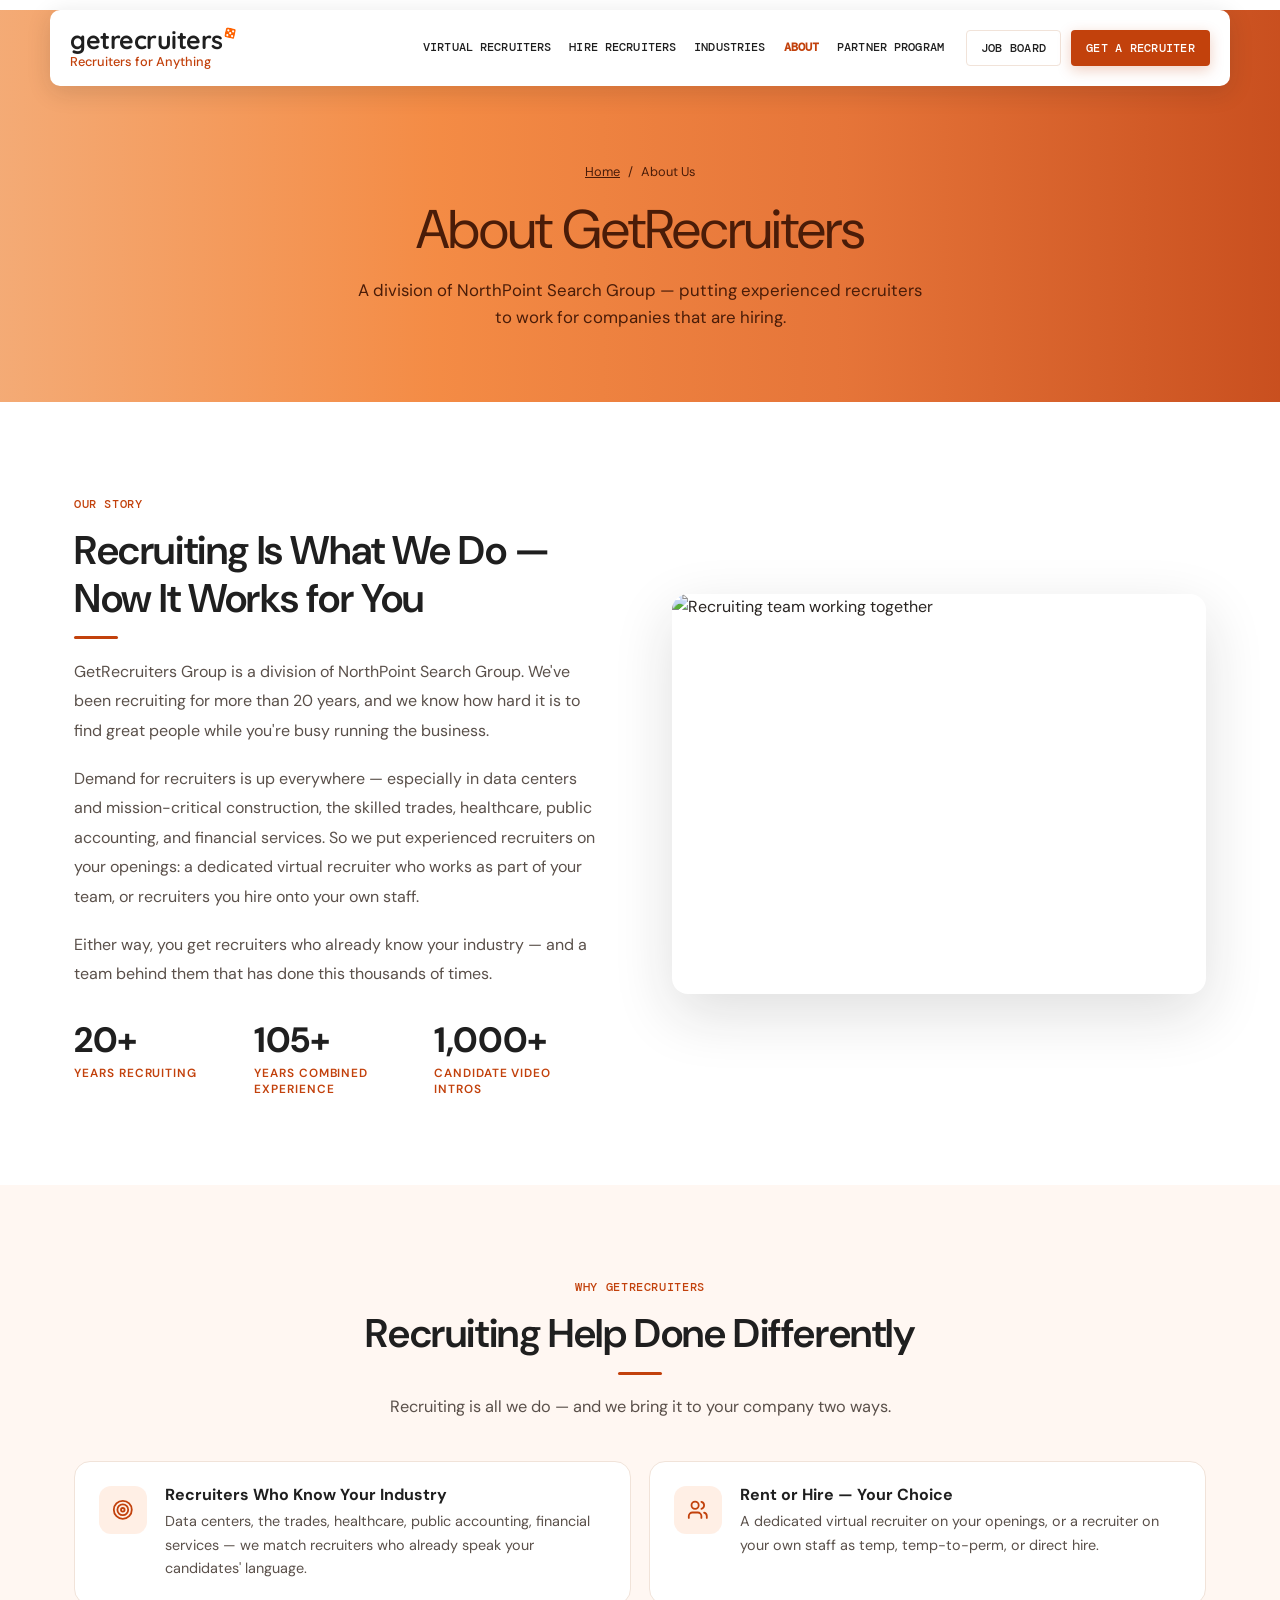
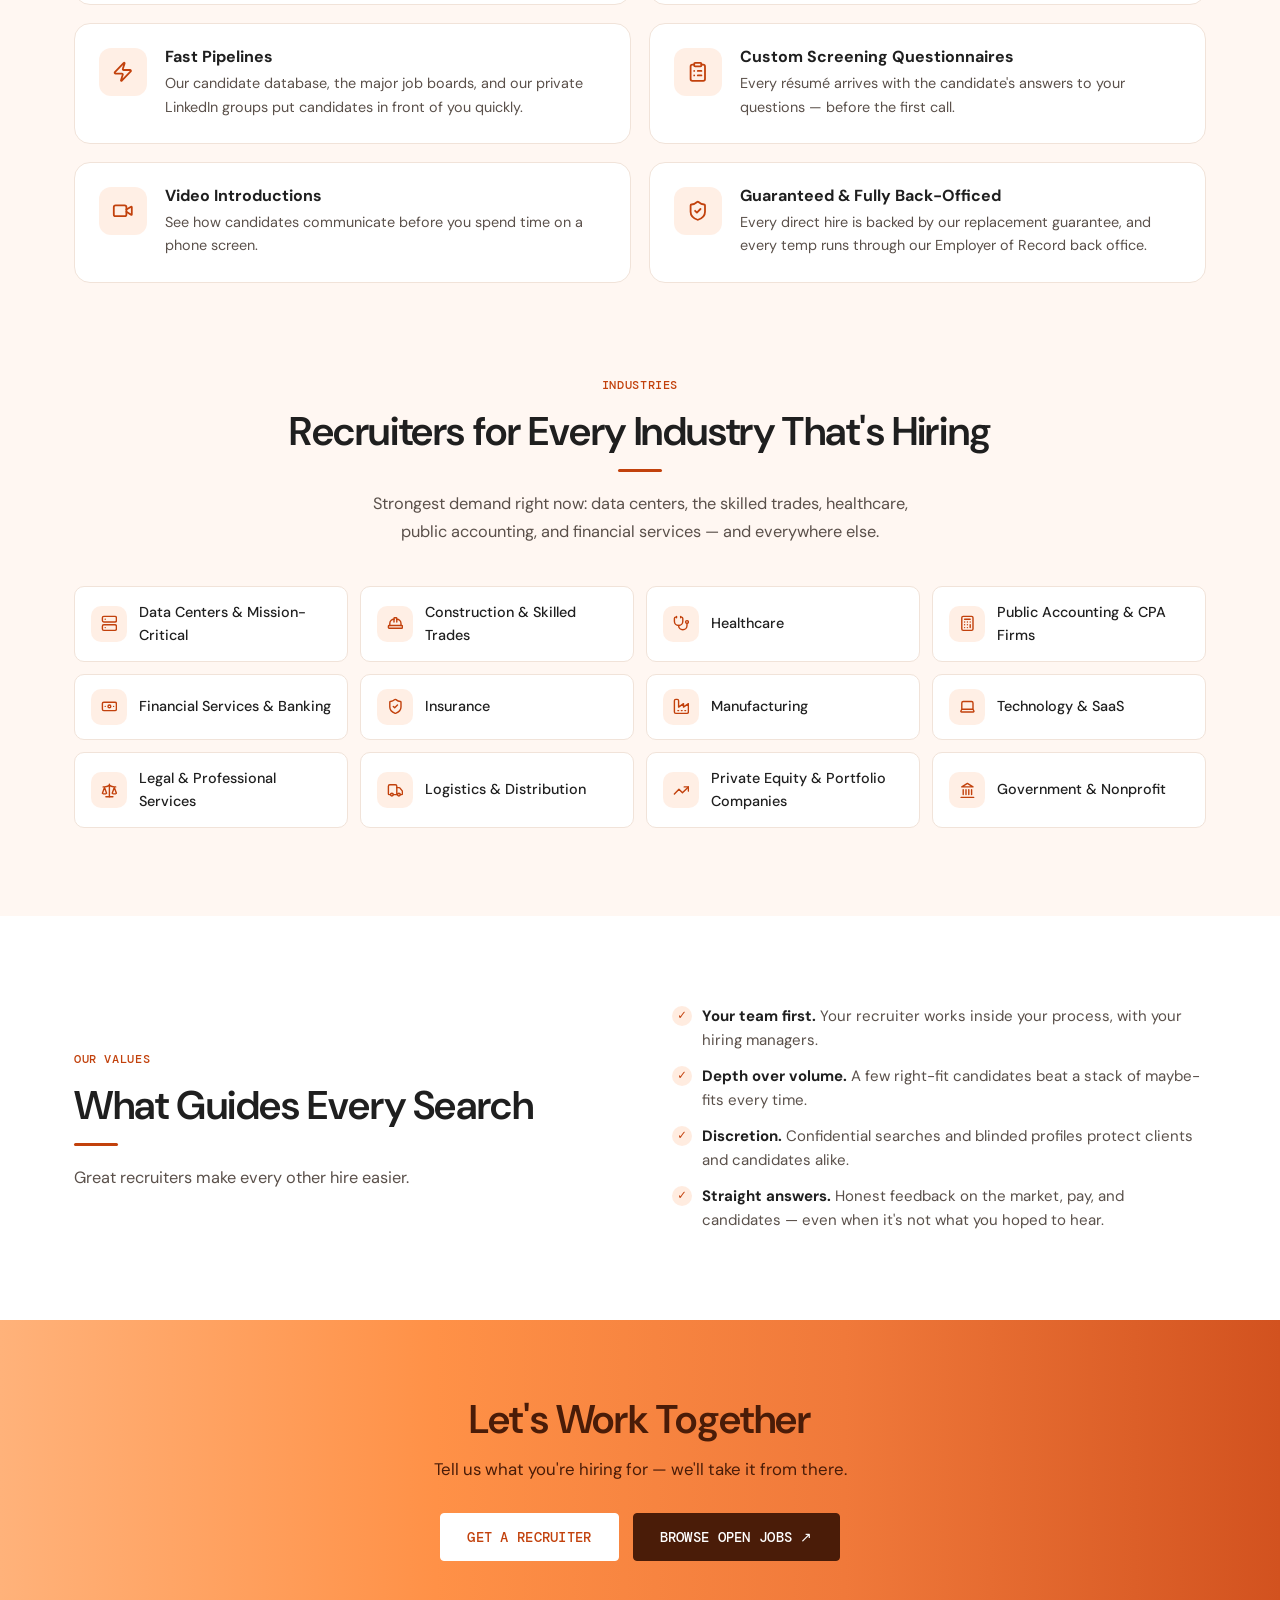
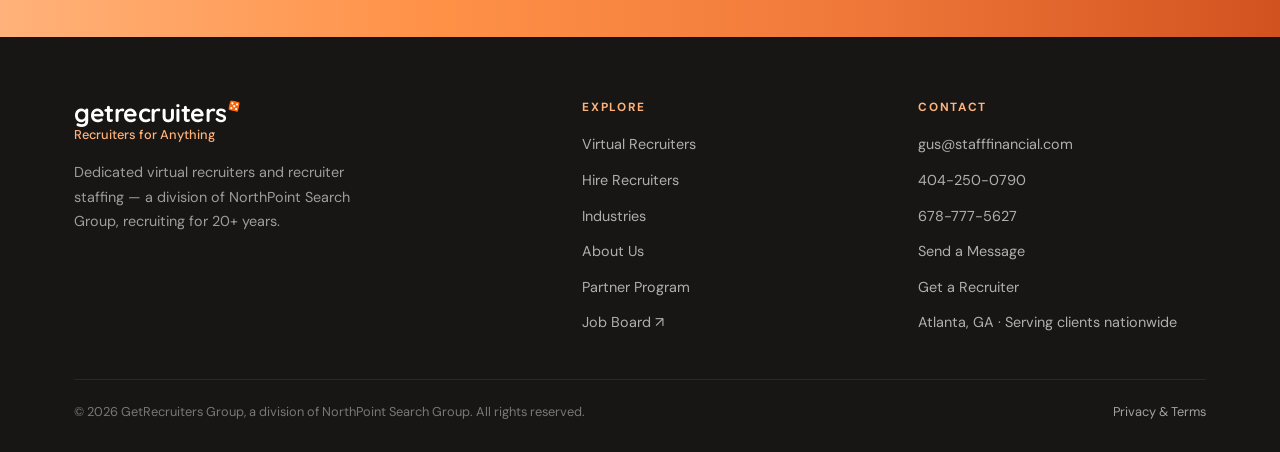
==== commit 2be83e0b: "Move the site to the orange brand and add the recruiter bench search New home page hero with the Fab" ====
--- a/about.html
+++ b/about.html
@@ -22,7 +22,7 @@
   <meta name="twitter:title" content="About | GetRecruiters Group, a Division of NorthPoint">
   <meta name="twitter:description" content="GetRecruiters Group, a division of NorthPoint Search Group, puts experienced recruiters to work for companies that are hiring.">
   <meta name="twitter:image" content="https://www.getrecruiters.com/img/og-image.png">
-  <meta name="theme-color" content="#0b1f3d">
+  <meta name="theme-color" content="#ff6200">
   <script type="application/ld+json">
 {
   "@context": "https://schema.org",
@@ -72,7 +72,7 @@
 <nav class="navbar" id="navbar">
   <div class="container nav-inner">
     <a href="index.html" class="brand" aria-label="GetRecruiters Group — home">
-      <img src="img/getrecruiters-logo.png" alt="GetRecruiters Group — powered by NorthPoint" class="brand-logo" width="212" height="58">
+      <span class="brand-lockup"><span class="brand-word">getrecruiters<svg class="die" viewBox="0 0 30 30" aria-hidden="true"><rect width="30" height="30" rx="7"/><circle cx="8" cy="8" r="3.2"/><circle cx="22" cy="8" r="3.2"/><circle cx="15" cy="15" r="3.2"/><circle cx="8" cy="22" r="3.2"/><circle cx="22" cy="22" r="3.2"/></svg></span><span class="brand-tag">Recruiters for Anything</span></span>
     </a>
     <div class="nav-menu" id="navMenu">
       <ul class="nav-links" id="navLinks">
@@ -238,7 +238,7 @@
     <div class="footer-grid">
       <div class="footer-brand">
         <a href="index.html" class="brand-chip" aria-label="GetRecruiters Group — home">
-          <img src="img/getrecruiters-logo.png" alt="GetRecruiters Group — powered by NorthPoint" class="brand-logo" width="212" height="58">
+          <span class="brand-lockup"><span class="brand-word">getrecruiters<svg class="die" viewBox="0 0 30 30" aria-hidden="true"><rect width="30" height="30" rx="7"/><circle cx="8" cy="8" r="3.2"/><circle cx="22" cy="8" r="3.2"/><circle cx="15" cy="15" r="3.2"/><circle cx="8" cy="22" r="3.2"/><circle cx="22" cy="22" r="3.2"/></svg></span><span class="brand-tag">Recruiters for Anything</span></span>
         </a>
         <p>Dedicated virtual recruiters and recruiter staffing — a division of NorthPoint Search Group, recruiting for 20+ years.</p>
       </div>
--- a/css/styles.css
+++ b/css/styles.css
@@ -1,54 +1,53 @@
 /* ================================================
    GetRecruiters Group — site styles
-   Modeled on the Staff Financial Group site; colors
-   from the NorthPoint-family arrow logo (teal → blue, grays)
+   Warm orange gradient bands, a floating white menu, brown type on orange.
+   Text on white uses --brand-text so it stays readable at small sizes.
    ================================================ */
 
-@import url('https://fonts.googleapis.com/css2?family=Outfit:wght@400;500;600;700&family=Inter:wght@400;500;600;700&display=swap');
+@import url('https://fonts.googleapis.com/css2?family=DM+Mono:wght@500&family=DM+Sans:opsz,wght@9..40,400;9..40,500;9..40,600;9..40,700;9..40,800&family=Quicksand:wght@600;700&display=swap');
 
 :root {
-  /* Brand — sampled from the arrow mark */
-  --teal-light:  #6fc5d4;
-  --teal:        #2a9cc0;
-  --blue:        #1a76a7;
-  --blue-dark:   #136b99;
-  --blue-deep:   #0f5a82;
+  /* Brand */
+  --brand:       #ff6200;
+  --brand-light: #ffb27a;   /* accents on dark bands */
+  --brand-text:  #c2410c;   /* orange text and small marks on white */
+  --brand-dark:  #c2410c;
+  --brand-deep:  #9a3412;
+  --brown:       #4a1c08;   /* headlines and text on the orange gradient */
   --gray-mark:   #83828a;
   --gray-dark:   #5f5e66;
 
   /* Surfaces + text */
-  --navy:        #0b1f3d;   /* dark bands, headings */
-  --navy-mid:    #12325a;
-  --ink:         #0e2240;
+  --dark:        #1f1f1f;   /* dark bands */
+  --dark-mid:    #2b2826;
+  --ink:         #1f1f1f;
   --white:       #ffffff;
-  --off-white:   #f5f8fb;
-  --light:       #eef3f8;
-  --text:        #1d2939;
-  --text-muted:  #5b6678;
-  --border:      #e2e8f0;
-
-  --grad-brand:  linear-gradient(135deg, var(--teal) 0%, var(--blue-dark) 100%);
-  --grad-dark:   linear-gradient(160deg, #0a1b36 0%, #0f2f57 55%, #11456f 100%);
-
-  --shadow-sm:   0 1px 3px rgba(14,34,64,.06), 0 2px 8px rgba(14,34,64,.05);
-  --shadow:      0 8px 30px rgba(14,34,64,.09);
-  --shadow-lg:   0 20px 60px rgba(14,34,64,.14);
+  --off-white:   #fff7f2;
+  --light:       #ffefe5;
+  --text:        #2a2522;
+  --text-muted:  #5a504a;
+  --border:      #f1e3d9;
+
+  --grad-brand:  var(--brand-dark);
+  --grad-hero:   linear-gradient(90deg, #ffb27a 0%, #ff9147 34%, #f0793a 66%, #d2521f 100%);
+  --die-mark:    url("data:image/svg+xml,%3Csvg xmlns='http://www.w3.org/2000/svg' viewBox='0 0 30 30'%3E%3Cpath fill='%23fff' fill-rule='evenodd' d='M7 0h16a7 7 0 0 1 7 7v16a7 7 0 0 1-7 7H7a7 7 0 0 1-7-7V7a7 7 0 0 1 7-7zM8 4.8a3.2 3.2 0 1 0 0 6.4 3.2 3.2 0 0 0 0-6.4zm14 0a3.2 3.2 0 1 0 0 6.4 3.2 3.2 0 0 0 0-6.4zM15 11.8a3.2 3.2 0 1 0 0 6.4 3.2 3.2 0 0 0 0-6.4zM8 18.8a3.2 3.2 0 1 0 0 6.4 3.2 3.2 0 0 0 0-6.4zm14 0a3.2 3.2 0 1 0 0 6.4 3.2 3.2 0 0 0 0-6.4z'/%3E%3C/svg%3E");
+  --grad-dark:   linear-gradient(160deg, var(--dark) 0%, var(--dark-mid) 100%);
+
+  --shadow-sm:   0 1px 3px rgba(31,31,31,.06), 0 2px 8px rgba(31,31,31,.05);
+  --shadow:      0 8px 30px rgba(31,31,31,.09);
+  --shadow-lg:   0 20px 60px rgba(31,31,31,.14);
   --radius:      10px;
   --radius-lg:   16px;
   --nav-h:       76px;
 
-  --font-head:   'Outfit', 'Inter', system-ui, sans-serif;
-  --font-body:   'Inter', system-ui, -apple-system, 'Segoe UI', sans-serif;
-
-  /* Old names still used in page markup — mapped onto the new palette */
-  --orange:      var(--blue);
-  --orange-dark: var(--blue-dark);
-  --orange-lt:   var(--teal);
-  --gold:        var(--teal);
-  --gold-dark:   var(--blue-dark);
+  --font-wordmark: 'Quicksand', 'Segoe UI', system-ui, sans-serif;
+  --font-head:   'DM Sans', 'Segoe UI', system-ui, sans-serif;
+  --font-body:   'DM Sans', 'Segoe UI', system-ui, -apple-system, sans-serif;
+  --font-mono:   'DM Mono', ui-monospace, Consolas, monospace;
 }
 
 *, *::before, *::after { box-sizing: border-box; margin: 0; padding: 0; }
+[hidden] { display: none !important; }
 html { scroll-behavior: smooth; }
 body {
   font-family: var(--font-body);
@@ -62,7 +61,7 @@
 h1 em, h2 em, h3 em { font-style: normal; }
 a { color: inherit; text-decoration: none; }
 img { max-width: 100%; display: block; }
-:focus-visible { outline: 2px solid var(--teal); outline-offset: 2px; }
+:focus-visible { outline: 2px solid var(--brand); outline-offset: 2px; }
 
 .container { width: 100%; max-width: 1180px; margin: 0 auto; padding: 0 24px; }
 
@@ -73,50 +72,56 @@
 .btn {
   display: inline-flex; align-items: center; justify-content: center; gap: 8px;
   padding: 12px 24px;
-  border-radius: var(--radius);
-  font-family: var(--font-body); font-weight: 600; font-size: .9rem;
+  border-radius: 4px;
+  font-family: var(--font-mono); font-weight: 500; font-size: .86rem; letter-spacing: .02em; text-transform: uppercase;
   cursor: pointer; transition: background .2s, box-shadow .2s, transform .2s, color .2s, border-color .2s;
   border: 1.5px solid transparent; text-decoration: none; white-space: nowrap; line-height: 1.2;
 }
 .btn-primary, .btn-gold {
   background: var(--grad-brand); color: var(--white); border-color: transparent;
-  box-shadow: 0 4px 14px rgba(19,107,153,.25);
+  box-shadow: 0 4px 14px rgba(194,65,12,.25);
 }
 .btn-primary:hover, .btn-gold:hover {
-  box-shadow: 0 8px 22px rgba(19,107,153,.35); transform: translateY(-1px); color: var(--white);
-}
-.btn-navy { background: var(--navy); color: var(--white); border-color: var(--navy); }
-.btn-navy:hover { background: var(--navy-mid); border-color: var(--navy-mid); }
+  box-shadow: 0 8px 22px rgba(194,65,12,.35); transform: translateY(-1px); color: var(--white);
+}
+.btn-navy { background: var(--dark); color: var(--white); border-color: var(--dark); }
+.btn-navy:hover { background: var(--dark-mid); border-color: var(--dark-mid); }
 .btn-outline-dark { background: var(--white); color: var(--ink); border-color: var(--border); }
-.btn-outline-dark:hover { border-color: var(--blue); color: var(--blue); }
+.btn-outline-dark:hover { border-color: var(--brand-text); color: var(--brand-text); }
 .btn-outline-white { background: transparent; color: var(--white); border-color: rgba(255,255,255,.45); }
 .btn-outline-white:hover { background: rgba(255,255,255,.1); border-color: var(--white); color: var(--white); }
-.btn-white { background: var(--white); color: var(--blue-dark); border-color: var(--white); }
+.btn-white { background: var(--white); color: var(--brand-dark); border-color: var(--white); }
 .btn-white:hover { transform: translateY(-1px); box-shadow: 0 8px 22px rgba(0,0,0,.18); }
-.btn-lg { padding: 15px 30px; font-size: .96rem; }
+.btn-lg { padding: 15px 26px; font-size: .88rem; }
+.btn-brown { background: var(--brown); color: var(--white); border-color: var(--brown); }
+.btn-brown:hover { background: var(--ink); border-color: var(--ink); }
 /* gold/navy buttons used their own padding */
-.btn-gold, .btn-navy { display: inline-flex; align-items: center; padding: 12px 24px; border-radius: var(--radius); font-weight: 600; font-size: .9rem; border-width: 1.5px; border-style: solid; transition: all .2s; }
+.btn-gold, .btn-navy { display: inline-flex; align-items: center; padding: 12px 24px; border-radius: 4px; font-weight: 500; font-size: .86rem; border-width: 1.5px; border-style: solid; transition: all .2s; }
 
 /* ── Brand lockup (logo) ──────────────────────── */
 .brand { display: inline-flex; align-items: center; gap: 11px; text-decoration: none; flex-shrink: 0; }
-/* The real GetRecruiters logo image (NorthPoint family), same rules as LawStaff */
-.brand-logo { height: 58px; width: auto; display: block; }
-.brand-chip { display: inline-block; background: var(--white); border-radius: 12px; padding: 10px 16px; }
-@media (max-width: 640px) { .brand-logo { height: 46px; } }
+.brand-lockup { display: grid; gap: 3px; }
+.brand-word { display: inline-flex; align-items: flex-start; gap: .08em; font: 700 1.55rem/1 var(--font-wordmark); letter-spacing: -.02em; color: var(--ink); }
+.brand-tag { font: 500 .8rem/1 var(--font-head); color: var(--brand-text); }
+.die { flex: none; width: .42em; height: .42em; transform: rotate(12deg); }
+.die rect { fill: var(--brand); }
+.die circle { fill: var(--white); }
+footer .brand-word { color: var(--white); }
+footer .brand-tag { color: var(--brand-light); }
+.brand-chip { display: inline-block; }
 
 /* ── Navigation ───────────────────────────────── */
 .topbar { display: none; }   /* retired in the refresh */
 
 .navbar {
-  position: sticky; top: 0; z-index: 900;
-  background: rgba(255,255,255,.96);
-  -webkit-backdrop-filter: saturate(180%) blur(10px); backdrop-filter: saturate(180%) blur(10px);
-  border-bottom: 1px solid var(--border);
-  transition: box-shadow .3s;
-}
-.navbar.scrolled { box-shadow: 0 4px 20px rgba(14,34,64,.08); }
-.nav-inner { display: flex; align-items: center; height: var(--nav-h); gap: 24px; }
-.navbar > .container { max-width: 1240px; }  /* a little wider than the page so six links + two buttons fit */
+  position: sticky; top: 0; z-index: 900; pointer-events: none;
+  height: calc(var(--nav-h) + 20px); margin-bottom: calc(-1 * (var(--nav-h) + 20px));
+}
+.navbar > .container.nav-inner {
+  display: flex; align-items: center; gap: 24px; pointer-events: auto;
+  width: calc(100% - 32px); max-width: 1180px; height: var(--nav-h); margin: 10px auto 0; padding: 0 20px;
+  background: var(--white); border-radius: 10px; box-shadow: 0 6px 24px rgba(31,31,31,.14);
+}
 
 .nav-menu { display: flex; align-items: center; flex: 1; gap: 14px; }
 .nav-links { display: flex; align-items: stretch; list-style: none; gap: 2px; margin-left: auto; }
@@ -124,16 +129,16 @@
 .nav-links > li > a {
   display: flex; align-items: center; gap: 4px;
   padding: 8px; border-radius: 8px;
-  font-size: .88rem; font-weight: 500; color: #33415c;
+  font-family: var(--font-mono); font-size: .78rem; font-weight: 500; letter-spacing: .01em; text-transform: uppercase; color: var(--ink);
   transition: color .18s, background .18s; white-space: nowrap;
 }
-.nav-links > li > a:hover { color: var(--blue); background: var(--off-white); }
-.nav-links > li > a.active, .nav-links > li.active > a { color: var(--blue); font-weight: 600; }
+.nav-links > li > a:hover { color: var(--brand-text); background: var(--off-white); }
+.nav-links > li > a.active, .nav-links > li.active > a { color: var(--brand-text); font-weight: 600; }
 .chevron { font-size: .62rem; opacity: .6; transition: transform .2s; }
 .nav-links > li:hover > a .chevron { transform: rotate(180deg); }
 
 .nav-ctas { display: flex; gap: 10px; flex-shrink: 0; }
-.nav-ctas .btn { padding: 10px 16px; font-size: .86rem; }
+.nav-ctas .btn { padding: 10px 14px; font-size: .78rem; }
 
 /* Hover bridge so menus don't close when crossing the gap */
 .has-mega::after { content: ''; position: absolute; left: 0; right: 0; top: 100%; height: 22px; }
@@ -153,22 +158,22 @@
   background: none; border: none; cursor: pointer; border-radius: 8px; text-align: left;
   transition: all .18s;
 }
-.mega-tab-btn:hover { color: var(--blue); background: var(--off-white); }
-.mega-tab-btn.active { color: var(--blue); background: rgba(42,156,192,.09); }
+.mega-tab-btn:hover { color: var(--brand-text); background: var(--off-white); }
+.mega-tab-btn.active { color: var(--brand-text); background: rgba(255,98,0,.09); }
 .mega-panel { display: none; flex: 1; padding: 0 26px; }
 .mega-panel.active { display: flex; flex-wrap: wrap; gap: 2px 32px; align-content: flex-start; }
 .mega-panel a { display: flex; align-items: center; gap: 8px; font-size: .86rem; color: var(--text-muted); padding: 7px 0; min-width: 190px; transition: color .18s; }
-.mega-panel a:hover { color: var(--blue); }
-.mega-panel .ico { color: var(--teal); }
-.mega-panel .mega-all { width: 100%; margin-top: 12px; padding-top: 14px; border-top: 1px solid var(--border); font-weight: 600; color: var(--blue); }
+.mega-panel a:hover { color: var(--brand-text); }
+.mega-panel .ico { color: var(--brand-text); }
+.mega-panel .mega-all { width: 100%; margin-top: 12px; padding-top: 14px; border-top: 1px solid var(--border); font-weight: 600; color: var(--brand-text); }
 .mega-featured { width: 230px; flex-shrink: 0; border-left: 1px solid var(--border); padding: 0 24px; }
 .mega-featured-placeholder {
   border-radius: 12px; margin-bottom: 14px; height: 120px; width: 100%;
-  background: var(--grad-dark); color: var(--teal-light);
+  background: var(--grad-dark); color: var(--brand-light);
   display: flex; align-items: center; justify-content: center; font-size: 2.2rem;
 }
 .mega-featured h4 { font-family: var(--font-head); font-size: .95rem; font-weight: 600; color: var(--ink); line-height: 1.35; margin-bottom: 8px; }
-.mega-featured a.learn { font-size: .84rem; font-weight: 600; color: var(--blue); display: inline-flex; align-items: center; gap: 4px; }
+.mega-featured a.learn { font-size: .84rem; font-weight: 600; color: var(--brand-text); display: inline-flex; align-items: center; gap: 4px; }
 
 .dropdown-menu {
   position: absolute; top: calc(100% + 18px); left: 0;
@@ -178,7 +183,7 @@
 }
 .nav-links > li:hover .dropdown-menu { display: block; }
 .dropdown-menu a { display: block; padding: 9px 12px; border-radius: 8px; font-size: .86rem; color: var(--text-muted); transition: all .15s; }
-.dropdown-menu a:hover { color: var(--blue); background: var(--off-white); }
+.dropdown-menu a:hover { color: var(--brand-text); background: var(--off-white); }
 
 /* Mobile toggle */
 .nav-toggle {
@@ -194,9 +199,9 @@
 @media (max-width: 1260px) {
   .nav-toggle { display: flex; }
   .nav-menu {
-    display: none; position: absolute; top: var(--nav-h); left: 0; right: 0;
-    flex-direction: column; align-items: stretch; gap: 0;
-    background: var(--white); border-bottom: 1px solid var(--border); box-shadow: var(--shadow);
+    display: none; position: absolute; top: calc(var(--nav-h) + 16px); left: 16px; right: 16px;
+    flex-direction: column; align-items: stretch; gap: 0; border-radius: 10px;
+    background: var(--white); box-shadow: var(--shadow);
     padding: 10px 16px 18px; max-height: calc(100vh - var(--nav-h)); overflow-y: auto;
   }
   .nav-menu.open { display: flex; }
@@ -205,77 +210,17 @@
   .nav-links > li > a .chevron { display: none; }
   .mega-menu, .dropdown-menu, .has-mega::after { display: none !important; }
   .nav-ctas { flex-direction: column; margin-top: 14px; }
-  .nav-ctas .btn { padding: 13px 18px; font-size: .95rem; }
-}
-
-/* ── Home hero ────────────────────────────────── */
-.hero {
-  position: relative; overflow: hidden;
-  padding: 88px 0 76px;
-  background: var(--grad-dark);
-  color: var(--white);
-}
-.hero::before {
-  content: ''; position: absolute; inset: 0; pointer-events: none;
-  background:
-    radial-gradient(600px 320px at 85% 10%, rgba(111,197,212,.22), transparent 70%),
-    radial-gradient(520px 320px at 5% 100%, rgba(26,118,167,.35), transparent 70%);
-}
-.hero::after {  /* faint arrow mark */
-  content: ''; position: absolute; right: -60px; bottom: -80px; width: 420px; height: 500px;
-  background: url('../img/arrow-mark.png') no-repeat center / contain; opacity: .07; pointer-events: none;
-}
-.hero-inner { position: relative; z-index: 2; max-width: 1000px; margin: 0 auto; text-align: center; }
-.hero-kicker, .hero-badge {
+  .nav-ctas .btn { padding: 13px 18px; font-size: .86rem; }
+}
+
+/* ── Badge on the request page hero ───────────── */
+.hero-badge {
   display: inline-flex; align-items: center; gap: 8px;
   font-size: .74rem; font-weight: 600; letter-spacing: .12em; text-transform: uppercase;
-  color: rgba(255,255,255,.85);
-  background: rgba(255,255,255,.08); border: 1px solid rgba(255,255,255,.16);
+  color: var(--brown); background: rgba(255,255,255,.28); border: 1px solid rgba(74,28,8,.25);
   border-radius: 100px; padding: 7px 18px; margin-bottom: 24px;
 }
-.hero-kicker::before, .hero-badge::before { content: ''; width: 7px; height: 7px; border-radius: 50%; background: var(--teal-light); box-shadow: 0 0 0 4px rgba(111,197,212,.2); }
-.hero h1 { font-size: clamp(2.3rem, 5vw, 3.7rem); font-weight: 600; color: var(--white); margin-bottom: 18px; line-height: 1.08; letter-spacing: -.02em; }
-.hero h1 em { color: var(--teal-light); }
-.hero .hero-service-line { margin: 0; font-size: .85rem; color: rgba(255,255,255,.62); letter-spacing: .16em; text-transform: uppercase; font-weight: 500; }
-.hero p { color: rgba(255,255,255,.75); max-width: 580px; margin: 0 auto; font-size: 1.05rem; }
-
-.hero-search-form { margin-top: 34px; }
-.hero-search-bar {
-  display: flex; background: var(--white); border-radius: 14px; padding: 6px;
-  box-shadow: 0 18px 50px rgba(0,0,0,.3); max-width: 720px; margin: 0 auto; gap: 4px;
-}
-.hero-search-bar input[type="text"], .hero-search-bar select {
-  border: none; outline: none; font-family: var(--font-body); font-size: .98rem; color: var(--ink);
-  background: transparent; min-width: 0; padding: 14px 16px;
-}
-.hero-search-bar input[type="text"] { flex: 1.15; border-right: 1px solid var(--border); }
-.hero-search-bar select { flex: 1; color: #4b5563; cursor: pointer; }
-.hero-search-bar button {
-  background: var(--grad-brand); color: var(--white); border: none; border-radius: 10px;
-  padding: 14px 28px; font-family: var(--font-body); font-size: .95rem; font-weight: 600;
-  cursor: pointer; white-space: nowrap; flex-shrink: 0; display: inline-flex; align-items: center; gap: 8px;
-  transition: filter .18s;
-}
-.hero-search-bar button:hover { filter: brightness(1.08); }
-.hero-search-sub { margin-top: 22px; display: flex; gap: 12px; justify-content: center; flex-wrap: wrap; }
-.btn-hero-pill {
-  display: inline-flex; align-items: center; gap: 6px;
-  background: rgba(255,255,255,.06); color: rgba(255,255,255,.92);
-  border: 1px solid rgba(255,255,255,.28); border-radius: 100px;
-  padding: 10px 22px; font-size: .88rem; font-weight: 600; white-space: nowrap;
-  transition: all .2s; cursor: pointer;
-}
-.btn-hero-pill:hover { border-color: rgba(255,255,255,.7); background: rgba(255,255,255,.12); color: var(--white); }
-.btn-hero-pill--filled { background: var(--white); color: var(--blue-dark); border-color: var(--white); }
-.btn-hero-pill--filled:hover { background: var(--white); color: var(--blue-deep); transform: translateY(-1px); }
-@media (max-width: 640px) {
-  .hero { padding: 60px 0 56px; }
-  .hero::after { width: 240px; height: 290px; right: -70px; bottom: -60px; }
-  .hero-search-bar { flex-direction: column; padding: 8px; }
-  .hero-search-bar input[type="text"] { border-right: none; border-bottom: 1px solid var(--border); }
-  .hero-search-bar button { justify-content: center; }
-  .hero .hero-service-line { letter-spacing: .1em; font-size: .78rem; }
-}
+.hero-badge::before { content: ''; width: 7px; height: 7px; border-radius: 50%; background: var(--brown); }
 
 /* ── Section basics ───────────────────────────── */
 .section { padding: 88px 0; }
@@ -284,13 +229,13 @@
 .section-dark h2, .section-dark h3, .section-dark h4 { color: var(--white); }
 
 .section-kicker, .section-label {
-  display: inline-block; font-size: .74rem; font-weight: 700; letter-spacing: .14em; text-transform: uppercase;
-  color: var(--teal); margin-bottom: 12px;
-}
-.section-dark .section-kicker, .eor-band .section-kicker { color: var(--teal-light); }
+  display: inline-block; font-family: var(--font-mono); font-size: .78rem; font-weight: 500; letter-spacing: .05em; text-transform: uppercase;
+  color: var(--brand-text); margin-bottom: 12px;
+}
+.section-dark .section-kicker, .eor-band .section-kicker { color: var(--brand-light); }
 .section-title { font-size: clamp(1.8rem, 3.2vw, 2.5rem); color: var(--ink); margin-bottom: 14px; }
-.section-title .accent, .section-title em { color: var(--blue); }
-.section-dark .section-title em { color: var(--teal-light); }
+.section-title .accent, .section-title em { color: var(--brand-text); }
+.section-dark .section-title em { color: var(--brand-light); }
 .section-divider { width: 44px; height: 3px; background: var(--grad-brand); border-radius: 3px; margin-bottom: 18px; }
 .section-sub { font-size: 1.02rem; color: var(--text-muted); max-width: 560px; line-height: 1.72; }
 .section-head { display: flex; align-items: flex-end; justify-content: space-between; gap: 24px; flex-wrap: wrap; margin-bottom: 36px; }
@@ -304,53 +249,15 @@
 .panel-label { font-size: .74rem; font-weight: 700; letter-spacing: .12em; text-transform: uppercase; color: var(--text-muted); }
 .live-pill { display: inline-flex; align-items: center; gap: 6px; font-size: .74rem; font-weight: 600; color: #0f7a4f; background: #ecfdf3; border: 1px solid #c7f0d8; padding: 3px 10px; border-radius: 20px; }
 .live-pill::before { content: ''; width: 6px; height: 6px; border-radius: 50%; background: #16a34a; }
-.panel-foot { display: block; padding: 14px 22px; border-top: 1px solid var(--border); font-size: .9rem; color: var(--blue); font-weight: 600; }
+.panel-foot { display: block; padding: 14px 22px; border-top: 1px solid var(--border); font-size: .9rem; color: var(--brand-text); font-weight: 600; }
 .panel-foot:hover { background: var(--off-white); }
 .np-job { display: flex; align-items: flex-start; justify-content: space-between; padding: 13px 22px; border-bottom: 1px solid var(--light); gap: 12px; }
 .np-job:last-child { border-bottom: none; }
-.np-job-dot { width: 8px; height: 8px; border-radius: 50%; background: var(--teal); flex-shrink: 0; margin-top: 7px; }
+.np-job-dot { width: 8px; height: 8px; border-radius: 50%; background: var(--brand); flex-shrink: 0; margin-top: 7px; }
 .np-job-title { font-weight: 600; color: var(--ink); font-size: .95rem; line-height: 1.35; }
 .np-job-meta { font-size: .8rem; color: var(--text-muted); margin-top: 2px; }
 .np-job-sal { font-size: .82rem; font-weight: 700; color: #15803d; white-space: nowrap; flex-shrink: 0; }
 .np-empty { padding: 14px 22px; color: var(--text-muted); font-size: .9rem; }
-
-/* ── Talent spotlight marquee ─────────────────── */
-.mpc-marquee { overflow: hidden; position: relative; }
-.mpc-marquee::before, .mpc-marquee::after { content: ""; position: absolute; top: 0; bottom: 0; width: 80px; z-index: 2; pointer-events: none; }
-.mpc-marquee::before { left: 0; background: linear-gradient(90deg, var(--white), rgba(255,255,255,0)); }
-.mpc-marquee::after  { right: 0; background: linear-gradient(270deg, var(--white), rgba(255,255,255,0)); }
-.mpc-track { display: flex; gap: 16px; width: max-content; padding: 6px 80px 14px; animation: mpcScroll 60s linear infinite; }
-.mpc-marquee:hover .mpc-track { animation-play-state: paused; }
-@keyframes mpcScroll { from { transform: translateX(0); } to { transform: translateX(-50%); } }
-@media (prefers-reduced-motion: reduce) {
-  .mpc-track { animation: none; width: auto; }
-  .mpc-marquee { overflow-x: auto; }
-}
-.mpc-card {
-  display: block; width: 290px; flex-shrink: 0; background: var(--white);
-  border: 1px solid var(--border); border-radius: 14px; padding: 18px;
-  box-shadow: var(--shadow-sm); transition: transform .18s, box-shadow .18s, border-color .18s;
-}
-.mpc-card:hover { transform: translateY(-3px); box-shadow: var(--shadow); border-color: rgba(42,156,192,.4); }
-.mpc-card-head { display: flex; gap: 12px; align-items: center; margin-bottom: 12px; }
-.mpc-avatar { width: 44px; height: 44px; border-radius: 12px; flex-shrink: 0; display: flex; align-items: center; justify-content: center; font-weight: 700; font-size: .9rem; color: var(--white); background: var(--grad-brand); font-family: var(--font-head); }
-.mpc-card-title { font-weight: 600; color: var(--ink); font-size: .96rem; line-height: 1.25; }
-.mpc-card-loc { display: flex; align-items: center; gap: 4px; font-size: .8rem; color: var(--text-muted); margin-top: 3px; }
-.mpc-badges { display: flex; flex-wrap: wrap; gap: 6px; }
-.mpc-badge { font-size: .72rem; font-weight: 600; padding: 3px 9px; border-radius: 20px; background: var(--light); color: #475569; border: 1px solid var(--border); }
-.mpc-badge.gold { background: #e8f5fa; color: var(--blue-dark); border-color: #c5e5f0; }
-.mpc-badge.green { background: #ecfdf3; color: #15803d; border-color: #bbf7d0; }
-.mpc-card-cta { display: block; margin-top: 12px; font-size: .84rem; font-weight: 600; color: var(--blue); }
-/* MONEY_STORY_ON_CARD_v1 - what they did that made or saved their company
-   money, in their own words (sanitized server side). Clamped to 3 lines: the
-   marquee stretches every card to the tallest, so one long answer would
-   otherwise leave all the short cards half empty. */
-.mpc-card-win { margin-top: 12px; padding-top: 11px; border-top: 1px solid var(--border); }
-.mpc-win-label { display: block; font-size: .66rem; font-weight: 700; letter-spacing: .07em; text-transform: uppercase; color: var(--blue); margin-bottom: 4px; }
-.mpc-win-text { display: -webkit-box; -webkit-line-clamp: 3; -webkit-box-orient: vertical; overflow: hidden; font-size: .82rem; line-height: 1.45; color: var(--text-muted); }
-.db-search { display: flex; gap: 8px; max-width: 660px; margin: 34px auto 0; background: var(--off-white); border: 1px solid var(--border); border-radius: 14px; padding: 8px; }
-.db-search input { flex: 1; min-width: 0; border: none; background: transparent; padding: 10px 12px; font-size: .95rem; font-family: var(--font-body); outline: none; color: var(--ink); }
-@media (max-width: 560px) { .db-search { flex-direction: column; } }
 
 /* ── Stats ────────────────────────────────────── */
 .hero-stats { background: var(--white); padding: 72px 0 56px; }
@@ -383,30 +290,15 @@
   .stat-item:last-child { border-bottom: none; }
 }
 
-/* ── Service photo cards ──────────────────────── */
-.service-cards { display: grid; grid-template-columns: repeat(5, 1fr); gap: 16px; }
-.svc-card {
-  position: relative; overflow: hidden; border-radius: var(--radius-lg);
-  aspect-ratio: 3/4; display: flex; align-items: flex-end; box-shadow: var(--shadow-sm);
-}
-.svc-card-bg { position: absolute; inset: 0; background-size: cover; background-position: center; transition: transform .6s ease; }
-.svc-card:hover .svc-card-bg { transform: scale(1.06); }
-.svc-card-overlay { position: absolute; inset: 0; background: linear-gradient(to top, rgba(8,26,52,.94) 0%, rgba(8,26,52,.55) 50%, rgba(8,26,52,.1) 100%); }
-.svc-card-body { position: relative; z-index: 2; padding: 22px 20px; color: var(--white); }
-.svc-card-body h3 { font-size: 1.2rem; margin-bottom: 8px; color: var(--white); }
-.svc-card-body p { font-size: .84rem; color: rgba(255,255,255,.8); line-height: 1.55; margin-bottom: 12px; }
-.svc-card-link { font-size: .84rem; font-weight: 600; color: var(--teal-light); display: inline-flex; align-items: center; gap: 5px; transition: gap .2s; }
-.svc-card:hover .svc-card-link { gap: 9px; }
-
 /* ── Feature list (icon + text rows) ──────────── */
 .feature-list { display: flex; flex-direction: column; gap: 22px; }
 .feature { display: flex; gap: 16px; align-items: flex-start; }
 .feature-icon {
   width: 46px; height: 46px; min-width: 46px; border-radius: 12px;
   display: flex; align-items: center; justify-content: center; font-size: 1.3rem;
-  background: rgba(42,156,192,.1); color: var(--blue);
-}
-.section-dark .feature-icon, .eor-band .feature-icon { background: rgba(111,197,212,.12); color: var(--teal-light); }
+  background: rgba(255,98,0,.1); color: var(--brand-text);
+}
+.section-dark .feature-icon, .eor-band .feature-icon { background: rgba(255,178,122,.12); color: var(--brand-light); }
 .feature h4 { font-family: var(--font-body); font-size: 1rem; font-weight: 700; color: var(--ink); margin-bottom: 4px; letter-spacing: 0; }
 .feature p { font-size: .9rem; color: var(--text-muted); line-height: 1.6; }
 .section-dark .feature h4 { color: var(--white); }
@@ -435,7 +327,7 @@
   padding: 14px 16px; border: 1px solid var(--border); border-radius: var(--radius);
   font-size: .9rem; font-weight: 500; color: var(--ink); background: var(--white); transition: all .2s;
 }
-.specialty-item:hover { border-color: rgba(42,156,192,.5); color: var(--blue); box-shadow: var(--shadow-sm); }
+.specialty-item:hover { border-color: rgba(255,98,0,.5); color: var(--brand-text); box-shadow: var(--shadow-sm); }
 .specialty-dot { width: 8px; height: 8px; border-radius: 50%; background: var(--grad-brand); flex-shrink: 0; }
 
 /* ── Two-col layout ───────────────────────────── */
@@ -447,33 +339,35 @@
 .checklist li strong { color: var(--ink); }
 .checklist li::before {
   content: '✓'; position: absolute; left: 0; top: 2px; width: 20px; height: 20px; border-radius: 50%;
-  background: rgba(42,156,192,.12); color: var(--blue);
+  background: rgba(255,98,0,.12); color: var(--brand-text);
   font-weight: 700; font-size: .72rem; display: flex; align-items: center; justify-content: center;
 }
 
 /* ── EOR band ─────────────────────────────────── */
 .eor-band { background: var(--grad-dark); padding: 88px 0; position: relative; overflow: hidden; }
-.eor-band::before { content: ''; position: absolute; inset: 0; pointer-events: none; background: radial-gradient(520px 300px at 90% 20%, rgba(111,197,212,.15), transparent 70%); }
+.eor-band::before { content: ''; position: absolute; inset: 0; pointer-events: none; background: radial-gradient(520px 300px at 90% 20%, rgba(255,178,122,.15), transparent 70%); }
 .eor-band > .container { position: relative; }
 .eor-grid { display: grid; grid-template-columns: 1fr 1fr; gap: 64px; align-items: center; }
 .eor-features { display: flex; flex-direction: column; gap: 22px; }
 .eor-feature { display: flex; gap: 16px; }
 .eor-icon-wrap {
   width: 46px; height: 46px; min-width: 46px; border-radius: 12px;
-  background: rgba(111,197,212,.12); color: var(--teal-light);
+  background: rgba(255,178,122,.12); color: var(--brand-light);
   display: flex; align-items: center; justify-content: center; font-size: 1.3rem;
 }
 .eor-feature h4 { font-family: var(--font-body); font-size: .98rem; font-weight: 700; color: var(--white); margin-bottom: 4px; letter-spacing: 0; }
 .eor-feature p { font-size: .88rem; color: rgba(255,255,255,.64); line-height: 1.55; }
 
 /* ── CTA band ─────────────────────────────────── */
-.cta-band { background: var(--grad-brand); padding: 76px 0; text-align: center; position: relative; overflow: hidden; }
+.cta-band { background: var(--grad-hero); padding: 76px 0; text-align: center; position: relative; overflow: hidden; }
 .cta-band > .container { position: relative; z-index: 1; }
-.cta-band h2 { color: var(--white); font-size: clamp(1.8rem, 3.4vw, 2.5rem); margin-bottom: 12px; }
-.cta-band p { color: rgba(255,255,255,.88); font-size: 1.05rem; margin-bottom: 30px; }
+.cta-band h2 { color: var(--brown); font-size: clamp(1.8rem, 3.4vw, 2.5rem); margin-bottom: 12px; }
+.cta-band p { color: var(--brown); font-size: 1.05rem; margin-bottom: 30px; }
+.cta-band .btn-outline-white { background: var(--brown); border-color: var(--brown); color: var(--white); }
+.cta-band .btn-outline-white:hover { background: var(--ink); border-color: var(--ink); color: var(--white); }
 .cta-actions { display: flex; justify-content: center; gap: 14px; flex-wrap: wrap; }
-.cta-band .btn-primary, .cta-band .btn-gold { background: var(--white); color: var(--blue-dark); border-color: var(--white); box-shadow: none; }
-.cta-band .btn-primary:hover, .cta-band .btn-gold:hover { color: var(--blue-deep); box-shadow: 0 8px 22px rgba(0,0,0,.18); }
+.cta-band .btn-primary, .cta-band .btn-gold { background: var(--white); color: var(--brand-dark); border-color: var(--white); box-shadow: none; }
+.cta-band .btn-primary:hover, .cta-band .btn-gold:hover { color: var(--brand-deep); box-shadow: 0 8px 22px rgba(0,0,0,.18); }
 .cta-band .btn-outline, .cta-band .btn-outline-dark { background: transparent; color: var(--white); border-color: rgba(255,255,255,.55); }
 .cta-band .btn-outline:hover, .cta-band .btn-outline-dark:hover { background: rgba(255,255,255,.1); border-color: var(--white); color: var(--white); }
 .btn-outline { background: var(--white); color: var(--ink); border-color: var(--border); }
@@ -487,15 +381,15 @@
 .on-dark .num-steps li { color: rgba(255,255,255,.75); }
 .on-dark .num-steps li strong { color: var(--white); }
 .audience-extras { border-top: 1px solid var(--border); padding-top: 16px; font-size: .86rem; color: var(--text-muted); line-height: 1.6; }
-.audience-extras strong { color: var(--blue); }
+.audience-extras strong { color: var(--brand-text); }
 .audience-extras .fee-line { color: var(--ink); }
-.audience-extras a { color: var(--blue); font-weight: 600; text-decoration: underline; }
-.pay-when-hire { display: inline-flex; align-items: center; gap: 8px; margin: 2px 0 20px; padding: 10px 16px; border-radius: 10px; font-weight: 700; font-size: .98rem; color: var(--blue-dark); background: rgba(42,156,192,.1); border: 1px solid rgba(42,156,192,.3); }
-.pay-when-hire .ico { font-size: 1.1rem; color: var(--teal); }
+.audience-extras a { color: var(--brand-text); font-weight: 600; text-decoration: underline; }
+.pay-when-hire { display: inline-flex; align-items: center; gap: 8px; margin: 2px 0 20px; padding: 10px 16px; border-radius: 10px; font-weight: 700; font-size: .98rem; color: var(--brand-dark); background: rgba(255,98,0,.1); border: 1px solid rgba(255,98,0,.3); }
+.pay-when-hire .ico { font-size: 1.1rem; color: var(--brand-text); }
 .pay-when-hire .pwh-2 { white-space: nowrap; }
 @media (max-width: 560px) { .pay-when-hire { align-items: flex-start; } .pay-when-hire .pwh-2 { white-space: normal; } }
-.pay-when-hire--dark { color: var(--white); background: rgba(111,197,212,.14); border-color: rgba(111,197,212,.4); }
-.pay-when-hire--dark .ico { color: var(--teal-light); }
+.pay-when-hire--dark { color: var(--white); background: rgba(255,178,122,.14); border-color: rgba(255,178,122,.4); }
+.pay-when-hire--dark .ico { color: var(--brand-light); }
 
 /* ── Industries ───────────────────────────────── */
 .industry-grid { display: grid; grid-template-columns: repeat(4, 1fr); gap: 12px; margin-top: 40px; }
@@ -504,11 +398,11 @@
   background: var(--white); border: 1px solid var(--border); border-radius: var(--radius);
   padding: 14px 16px; font-size: .9rem; font-weight: 500; color: var(--ink); transition: all .18s;
 }
-.industry-chip:hover { border-color: rgba(42,156,192,.5); box-shadow: var(--shadow-sm); }
+.industry-chip:hover { border-color: rgba(255,98,0,.5); box-shadow: var(--shadow-sm); }
 .industry-icon {
   width: 36px; height: 36px; min-width: 36px; border-radius: 10px; font-size: 1.05rem;
   display: flex; align-items: center; justify-content: center;
-  background: rgba(42,156,192,.1); color: var(--blue);
+  background: rgba(255,98,0,.1); color: var(--brand-text);
 }
 
 /* ── FAQ ──────────────────────────────────────── */
@@ -517,7 +411,7 @@
 .faq details[open] { box-shadow: var(--shadow-sm); }
 .faq summary { font-weight: 600; font-size: 1.02rem; color: var(--ink); cursor: pointer; list-style: none; display: flex; justify-content: space-between; align-items: center; gap: 16px; padding: 20px 0; }
 .faq summary::-webkit-details-marker { display: none; }
-.faq summary::after { content: '+'; font-size: 1.4rem; font-weight: 400; color: var(--teal); transition: transform .2s; }
+.faq summary::after { content: '+'; font-size: 1.4rem; font-weight: 400; color: var(--brand-text); transition: transform .2s; }
 .faq details[open] summary::after { transform: rotate(45deg); }
 .faq .faq-a { padding: 0 0 20px; color: var(--text-muted); line-height: 1.75; }
 
@@ -531,8 +425,8 @@
   background: var(--white); outline: none; transition: border-color .18s, box-shadow .18s;
   -webkit-appearance: none; appearance: none;
 }
-.form-control:focus { border-color: var(--teal); box-shadow: 0 0 0 4px rgba(42,156,192,.14); }
-.form-control::placeholder { color: #9aa6b8; }
+.form-control:focus { border-color: var(--brand-text); box-shadow: 0 0 0 4px rgba(255,98,0,.14); }
+.form-control::placeholder { color: #a89b91; }
 select.form-control { cursor: pointer; background-image: url("data:image/svg+xml,%3Csvg xmlns='http://www.w3.org/2000/svg' width='12' height='12' viewBox='0 0 24 24' fill='none' stroke='%235b6678' stroke-width='2.5' stroke-linecap='round' stroke-linejoin='round'%3E%3Cpath d='m6 9 6 6 6-6'/%3E%3C/svg%3E"); background-repeat: no-repeat; background-position: right 14px center; padding-right: 36px; }
 textarea.form-control { resize: vertical; min-height: 110px; }
 .form-row { display: grid; grid-template-columns: 1fr 1fr; gap: 14px; }
@@ -543,18 +437,17 @@
 /* ── Inner page hero ──────────────────────────── */
 .page-hero {
   position: relative; overflow: hidden; text-align: center;
-  background-color: var(--navy); background-size: cover; background-position: center;
-  padding: 92px 0 72px;
-}
-.page-hero::before { content: ''; position: absolute; inset: 0; background: linear-gradient(160deg, rgba(10,27,54,.94) 0%, rgba(15,47,87,.88) 60%, rgba(17,69,111,.84) 100%); }
-.page-hero::after { content: ''; position: absolute; right: -50px; bottom: -70px; width: 300px; height: 360px; background: url('../img/arrow-mark.png') no-repeat center / contain; opacity: .08; pointer-events: none; }
+  background-color: var(--dark); background-size: cover; background-position: center;
+  padding: calc(var(--nav-h) + 76px) 0 72px;
+}
+.page-hero::before { content: ''; position: absolute; inset: 0; background: var(--grad-hero); opacity: .95; }
 .page-hero > .container { position: relative; z-index: 1; }
-.page-hero h1 { color: var(--white); font-size: clamp(2rem, 4.4vw, 3rem); margin-bottom: 14px; letter-spacing: -.02em; }
-.page-hero h1 em { color: var(--teal-light); }
-.page-hero p { color: rgba(255,255,255,.78); font-size: 1.05rem; max-width: 580px; margin: 0 auto; }
-.breadcrumb { display: flex; justify-content: center; align-items: center; gap: 8px; margin-bottom: 16px; font-size: .8rem; color: rgba(255,255,255,.55); }
-.breadcrumb a { color: var(--teal-light); }
-.breadcrumb span { color: rgba(255,255,255,.35); }
+.page-hero h1 { color: var(--brown); font-size: clamp(2.2rem, 4.8vw, 3.4rem); font-weight: 400; margin-bottom: 14px; letter-spacing: -.02em; }
+.page-hero h1 em { color: var(--brown); }
+.page-hero p { color: var(--brown); font-size: 1.05rem; max-width: 580px; margin: 0 auto; }
+.breadcrumb { display: flex; justify-content: center; align-items: center; gap: 8px; margin-bottom: 16px; font-size: .8rem; color: var(--brown); }
+.breadcrumb a { color: var(--brown); text-decoration: underline; }
+.breadcrumb span { color: var(--brown); }
 
 /* ── Tab strip ────────────────────────────────── */
 .tab-strip { display: flex; gap: 4px; border-bottom: 1px solid var(--border); margin-bottom: 32px; flex-wrap: wrap; }
@@ -565,24 +458,24 @@
   border-bottom: 2px solid transparent; margin-bottom: -1px; transition: all .18s;
 }
 .tab-btn:hover { color: var(--ink); }
-.tab-btn.active { color: var(--blue); border-bottom-color: var(--blue); }
+.tab-btn.active { color: var(--brand-text); border-bottom-color: var(--brand-text); }
 
 /* ── About page ───────────────────────────────── */
 .mini-stats { display: grid; grid-template-columns: repeat(3, minmax(0, 1fr)); gap: 20px; max-width: 520px; }
 .mini-stat-num { font-family: var(--font-head); font-size: 2.2rem; font-weight: 700; color: var(--ink); line-height: 1.1; letter-spacing: -.01em; }
-.mini-stat-label { font-size: .74rem; font-weight: 600; text-transform: uppercase; letter-spacing: .08em; color: var(--blue); margin-top: 6px; line-height: 1.35; }
+.mini-stat-label { font-size: .74rem; font-weight: 600; text-transform: uppercase; letter-spacing: .08em; color: var(--brand-text); margin-top: 6px; line-height: 1.35; }
 @media (max-width: 420px) { .mini-stats { gap: 14px; } .mini-stat-num { font-size: 1.75rem; } .mini-stat-label { font-size: .68rem; letter-spacing: .06em; } }
 .tags { display: flex; flex-wrap: wrap; gap: 10px; }
 .tag { display: inline-block; padding: 7px 16px; background: var(--white); border: 1px solid var(--border); border-radius: 20px; font-size: .86rem; font-weight: 500; color: var(--ink); transition: all .18s; }
-.tag:hover { border-color: var(--teal); color: var(--blue); }
+.tag:hover { border-color: var(--brand-text); color: var(--brand-text); }
 .diff-grid { display: grid; grid-template-columns: repeat(2, 1fr); gap: 18px; margin-top: 40px; }
 .diff-grid .diff-item:last-child:nth-child(odd) { grid-column: 1 / -1; }
 .diff-item { display: flex; gap: 18px; align-items: flex-start; padding: 24px; border: 1px solid var(--border); border-radius: var(--radius-lg); background: var(--white); transition: all .22s; }
-.diff-item:hover { border-color: rgba(42,156,192,.45); box-shadow: var(--shadow-sm); }
-.diff-icon { width: 48px; height: 48px; min-width: 48px; border-radius: 12px; background: rgba(42,156,192,.1); color: var(--blue); display: flex; align-items: center; justify-content: center; font-size: 1.35rem; }
+.diff-item:hover { border-color: rgba(255,98,0,.45); box-shadow: var(--shadow-sm); }
+.diff-icon { width: 48px; height: 48px; min-width: 48px; border-radius: 12px; background: rgba(255,98,0,.1); color: var(--brand-text); display: flex; align-items: center; justify-content: center; font-size: 1.35rem; }
 .diff-item h4 { font-family: var(--font-body); font-size: 1rem; font-weight: 700; color: var(--ink); margin-bottom: 6px; letter-spacing: 0; }
 .diff-item p { font-size: .9rem; color: var(--text-muted); line-height: 1.6; }
-.example-callout { display: flex; gap: 18px; align-items: flex-start; margin-top: 22px; padding: 26px 28px; background: var(--white); border: 1px solid var(--border); border-left: 4px solid var(--teal); border-radius: var(--radius-lg); box-shadow: var(--shadow-sm); }
+.example-callout { display: flex; gap: 18px; align-items: flex-start; margin-top: 22px; padding: 26px 28px; background: var(--white); border: 1px solid var(--border); border-left: 4px solid var(--brand); border-radius: var(--radius-lg); box-shadow: var(--shadow-sm); }
 .example-callout .section-kicker { margin-bottom: 6px; }
 .example-callout h4 { font-family: var(--font-body); font-size: 1.05rem; font-weight: 700; color: var(--ink); margin-bottom: 8px; letter-spacing: 0; }
 .example-callout p { font-size: .94rem; color: var(--text-muted); line-height: 1.7; max-width: 860px; }
@@ -590,10 +483,10 @@
 @media (max-width: 560px) { .example-callout { flex-direction: column; padding: 22px 20px; } }
 
 /* ── Footer ───────────────────────────────────── */
-footer { background: #081a33; padding: 64px 0 30px; color: rgba(255,255,255,.6); }
+footer { background: #171615; padding: 64px 0 30px; color: rgba(255,255,255,.6); }
 .footer-grid { display: grid; grid-template-columns: 1.6fr 1fr 1fr; gap: 48px; margin-bottom: 44px; }
 .footer-brand p { font-size: .9rem; color: rgba(255,255,255,.58); line-height: 1.7; margin-top: 18px; max-width: 320px; }
-.footer-col h4 { font-family: var(--font-body); font-size: .74rem; font-weight: 700; letter-spacing: .14em; text-transform: uppercase; color: var(--teal-light); margin-bottom: 16px; }
+.footer-col h4 { font-family: var(--font-body); font-size: .74rem; font-weight: 700; letter-spacing: .14em; text-transform: uppercase; color: var(--brand-light); margin-bottom: 16px; }
 .footer-col ul { list-style: none; display: flex; flex-direction: column; gap: 10px; }
 .footer-col a, .footer-col span { color: rgba(255,255,255,.66); font-size: .9rem; transition: color .18s; }
 .footer-col a:hover { color: var(--white); }
@@ -603,19 +496,15 @@
 .footer-bottom a:hover { color: var(--white); }
 /* legacy footer wordmark classes */
 .footer-logo-main { font-family: var(--font-head); font-size: 1.15rem; font-weight: 600; color: var(--white); display: block; }
-.footer-logo-sub  { font-size: .64rem; font-weight: 600; letter-spacing: .12em; text-transform: uppercase; color: var(--teal-light); display: block; margin-top: 2px; }
+.footer-logo-sub  { font-size: .64rem; font-weight: 600; letter-spacing: .12em; text-transform: uppercase; color: var(--brand-light); display: block; margin-top: 2px; }
 
 /* ── Utility ──────────────────────────────────── */
-.text-orange { color: var(--blue); }
+.text-orange { color: var(--brand-text); }
 .text-navy   { color: var(--ink); }
 .text-muted  { color: var(--text-muted); }
 .mt-8  { margin-top: 32px; }
 
 /* ── Responsive ───────────────────────────────── */
-@media (max-width: 1080px) {
-  .service-cards { grid-template-columns: repeat(3, 1fr); }
-  .service-cards .svc-card { aspect-ratio: 4/5; }
-}
 @media (max-width: 1000px) {
   .industry-grid { grid-template-columns: repeat(3, 1fr); }
   .steps-row { grid-template-columns: repeat(2, 1fr); }
@@ -635,11 +524,6 @@
 @media (max-width: 768px) {
   .section { padding: 64px 0; }
   .eor-band { padding: 64px 0; }
-  .service-cards { grid-template-columns: 1fr 1fr; gap: 12px; }
-  .service-cards .svc-card { aspect-ratio: 3/4; }
-  .service-cards .svc-card:last-child:nth-child(odd) { grid-column: span 2; aspect-ratio: 16/9; }
-  .svc-card-body { padding: 16px 14px; }
-  .svc-card-body p { display: none; }
   .specialty-grid, .industry-grid { grid-template-columns: 1fr 1fr; }
   .industry-chip { padding: 12px; font-size: .86rem; }
   .form-row { grid-template-columns: 1fr; }
@@ -660,33 +544,21 @@
    pages built with inline styles, kept here instead
    ================================================ */
 
-/* Home hero: copy on the left, live healthcare openings on the right */
-.hero-grid { position: relative; z-index: 2; display: grid; grid-template-columns: minmax(0, 1fr) 380px; gap: 56px; align-items: center; }
-.hero-grid .hero-inner { margin: 0; text-align: left; }
-.hero-grid .hero-search-bar { margin: 0; }
-.hero-grid .hero-search-sub { justify-content: flex-start; }
-.hero h1, .page-hero h1, .optin-hero h1 { text-wrap: balance; }
-.hero .hero-lede { margin: -4px 0 16px; max-width: 520px; font-size: 1.05rem; }
-@media (max-width: 960px) { .hero .hero-lede { margin: -4px auto 16px; } }
-.hero-card { background: var(--white); color: var(--ink); border-radius: 18px; box-shadow: 0 30px 70px rgba(0,0,0,.38); overflow: hidden; text-align: left; }
+.page-hero h1, .optin-hero h1 { text-wrap: balance; }
+
+/* Live jobs card */
+.hero-card { background: var(--white); color: var(--ink); border-radius: 18px; box-shadow: 0 30px 70px rgba(31,31,31,.3); overflow: hidden; text-align: left; }
 .hero-card-head { display: flex; align-items: flex-start; justify-content: space-between; gap: 12px; padding: 18px 22px 14px; border-bottom: 1px solid var(--border); }
-.hero-card-kicker { display: block; font-size: .7rem; font-weight: 700; letter-spacing: .14em; text-transform: uppercase; color: var(--blue-dark); }
+.hero-card-kicker { display: block; font-size: .7rem; font-weight: 700; letter-spacing: .14em; text-transform: uppercase; color: var(--brand-dark); }
 .hero-card h2 { font-family: var(--font-head); font-size: 1.2rem; font-weight: 600; line-height: 1.25; color: var(--ink); margin: 4px 0 0; }
 .hero-card .live-pill { flex-shrink: 0; margin-top: 2px; }
 .hero-card .np-job { text-decoration: none; justify-content: flex-start; }
 .hero-card .np-job:hover { background: var(--off-white); }
 .hero-card .np-job-title, .hero-card .np-job-meta { display: block; }
-.hero .hero-card .np-empty a { color: var(--blue); font-weight: 600; }
+.hero-card .np-empty a { color: var(--brand-text); font-weight: 600; }
 .hero-card-go { display: block; margin: 16px 18px 12px; text-align: center; background: var(--grad-brand); color: var(--white); font-weight: 700; font-size: .95rem; padding: 12px 16px; border-radius: 11px; transition: filter .18s; }
 .hero-card-go:hover { filter: brightness(1.08); color: var(--white); }
-.hero .hero-card .hero-card-fine { margin: 0 18px 16px; max-width: none; font-size: .76rem; line-height: 1.4; color: var(--text-muted); text-align: center; }
-@media (max-width: 960px) {
-  .hero-grid { grid-template-columns: minmax(0, 1fr); gap: 36px; }
-  .hero-grid .hero-inner { text-align: center; }
-  .hero-grid .hero-search-bar { margin: 0 auto; }
-  .hero-grid .hero-search-sub { justify-content: center; }
-  .hero-card { width: 100%; max-width: 460px; margin: 0 auto; }
-}
+.hero-card .hero-card-fine { margin: 0 18px 16px; max-width: none; font-size: .76rem; line-height: 1.4; color: var(--text-muted); text-align: center; }
 
 /* Photo beside copy */
 .img-frame { width: 100%; border-radius: var(--radius-lg); object-fit: cover; aspect-ratio: 4/3; box-shadow: var(--shadow-lg); }
@@ -694,7 +566,7 @@
 /* Sample screening questions inside the example callout */
 .sample-q { list-style: none; display: grid; gap: 8px; margin-top: 14px; }
 .sample-q li { position: relative; padding-left: 22px; font-size: .92rem; color: var(--ink); line-height: 1.55; }
-.sample-q li::before { content: 'Q'; position: absolute; left: 0; top: 1px; font-family: var(--font-head); font-weight: 700; font-size: .8rem; color: var(--teal); }
+.sample-q li::before { content: 'Q'; position: absolute; left: 0; top: 1px; font-family: var(--font-head); font-weight: 700; font-size: .8rem; color: var(--brand-text); }
 
 /* Services page blocks */
 .svc-block { display: grid; grid-template-columns: 1fr 1fr; gap: 48px; align-items: center; margin-top: 24px; padding: 48px; border-radius: var(--radius-lg); border: 1px solid var(--border); background: var(--off-white); scroll-margin-top: calc(var(--nav-h) + 16px); }
@@ -703,37 +575,37 @@
 .svc-block .btn { margin-top: 28px; }
 .svc-blocks { margin-top: 40px; }
 .svc-blocks > .svc-block:first-child { margin-top: 0; }
-.pill-tag { display: inline-block; margin-bottom: 18px; padding: 5px 14px; border-radius: 20px; font-size: .75rem; font-weight: 700; letter-spacing: .1em; text-transform: uppercase; color: var(--blue-dark); background: rgba(42,156,192,.12); border: 1px solid rgba(42,156,192,.3); }
-.svc-aside { background: linear-gradient(135deg, var(--navy) 0%, var(--navy-mid) 100%); border-radius: var(--radius-lg); padding: 40px; color: rgba(255,255,255,.8); }
-.svc-aside .aside-ico { font-size: 2.2rem; color: var(--teal-light); margin-bottom: 8px; }
+.pill-tag { display: inline-block; margin-bottom: 18px; padding: 5px 14px; border-radius: 20px; font-size: .75rem; font-weight: 700; letter-spacing: .1em; text-transform: uppercase; color: var(--brand-dark); background: rgba(255,98,0,.12); border: 1px solid rgba(255,98,0,.3); }
+.svc-aside { background: linear-gradient(135deg, var(--dark) 0%, var(--dark-mid) 100%); border-radius: var(--radius-lg); padding: 40px; color: rgba(255,255,255,.8); }
+.svc-aside .aside-ico { font-size: 2.2rem; color: var(--brand-light); margin-bottom: 8px; }
 .svc-aside h4 { color: var(--white); font-size: 1.2rem; margin-bottom: 12px; }
 .svc-aside ul { list-style: none; display: flex; flex-direction: column; gap: 10px; font-size: .9rem; }
 .svc-aside .fee { margin-top: 24px; padding-top: 24px; border-top: 1px solid rgba(255,255,255,.12); }
-.svc-aside .fee-label { font-size: .75rem; letter-spacing: .1em; text-transform: uppercase; color: var(--teal-light); font-weight: 700; margin-bottom: 6px; }
+.svc-aside .fee-label { font-size: .75rem; letter-spacing: .1em; text-transform: uppercase; color: var(--brand-light); font-weight: 700; margin-bottom: 6px; }
 .svc-aside .fee-text { color: rgba(255,255,255,.72); font-size: .88rem; line-height: 1.6; }
-.svc-aside .fee-text a { color: var(--teal-light); font-weight: 600; text-decoration: underline; }
-.svc-block--dark { background: linear-gradient(135deg, var(--navy) 0%, var(--navy-mid) 100%); border-color: rgba(255,255,255,.1); }
+.svc-aside .fee-text a { color: var(--brand-light); font-weight: 600; text-decoration: underline; }
+.svc-block--dark { background: linear-gradient(135deg, var(--dark) 0%, var(--dark-mid) 100%); border-color: rgba(255,255,255,.1); }
 .svc-block--dark h3 { color: var(--white); }
 .svc-block--dark > div > p { color: rgba(255,255,255,.75); }
-.svc-block--dark .pill-tag { color: var(--teal-light); background: rgba(42,156,192,.25); border-color: rgba(42,156,192,.5); }
+.svc-block--dark .pill-tag { color: var(--brand-light); background: rgba(255,98,0,.25); border-color: rgba(255,98,0,.5); }
 .svc-block--dark .checklist li { color: rgba(255,255,255,.8); }
 .svc-block--dark .checklist li strong { color: var(--white); }
-.svc-block--dark .checklist li::before { background: rgba(111,197,212,.16); color: var(--teal-light); }
+.svc-block--dark .checklist li::before { background: rgba(255,178,122,.16); color: var(--brand-light); }
 .svc-block--dark .svc-aside { background: rgba(255,255,255,.06); border: 1px solid rgba(255,255,255,.12); }
 .svc-block--top { align-items: start; }
 .tool-cards { display: flex; flex-direction: column; gap: 20px; }
 .tool-card { display: flex; gap: 20px; align-items: flex-start; padding: 28px; background: var(--white); border: 1px solid var(--border); border-radius: var(--radius-lg); }
-.tool-card .tool-ico { width: 48px; height: 48px; min-width: 48px; border-radius: 12px; display: flex; align-items: center; justify-content: center; font-size: 1.35rem; color: var(--white); background: linear-gradient(135deg, var(--navy), var(--navy-mid)); }
+.tool-card .tool-ico { width: 48px; height: 48px; min-width: 48px; border-radius: 12px; display: flex; align-items: center; justify-content: center; font-size: 1.35rem; color: var(--white); background: linear-gradient(135deg, var(--dark), var(--dark-mid)); }
 .tool-card h4 { font-size: 1rem; margin-bottom: 6px; }
 .tool-card p { color: var(--text-muted); font-size: .9rem; line-height: 1.6; }
 
 /* Request Talent page */
-.optin-hero { position: relative; overflow: hidden; padding: 120px 0 96px; background-color: var(--navy); background-size: cover; background-position: center; }
-.optin-hero::after { content: ''; position: absolute; inset: 0; background: linear-gradient(135deg, rgba(10,27,54,.9) 0%, rgba(15,47,87,.84) 100%); }
+.optin-hero { position: relative; overflow: hidden; padding: calc(var(--nav-h) + 84px) 0 96px; background-color: var(--dark); background-size: cover; background-position: center; }
+.optin-hero::after { content: ''; position: absolute; inset: 0; background: var(--grad-hero); opacity: .95; }
 .optin-hero > .container { position: relative; z-index: 2; }
-.optin-hero h1 { color: var(--white); font-size: clamp(1.9rem, 4vw, 2.9rem); margin-bottom: 16px; max-width: 600px; }
-.optin-hero h1 em { color: var(--teal-light); }
-.optin-hero p { color: rgba(255,255,255,.75); font-size: 1.05rem; line-height: 1.7; max-width: 560px; }
+.optin-hero h1 { color: var(--brown); font-weight: 400; font-size: clamp(2.1rem, 4.4vw, 3.2rem); margin-bottom: 16px; max-width: 600px; }
+.optin-hero h1 em { color: var(--brown); }
+.optin-hero p { color: var(--brown); font-size: 1.05rem; line-height: 1.7; max-width: 560px; }
 .optin-layout { display: grid; grid-template-columns: 1fr 1.5fr; gap: 60px; align-items: start; margin-top: -60px; position: relative; z-index: 10; }
 .optin-pitch { padding-top: 96px; }
 .optin-steps { display: flex; flex-direction: column; gap: 20px; margin-top: 24px; }
@@ -742,7 +614,7 @@
 .optin-step strong { display: block; color: var(--ink); margin-bottom: 4px; }
 .optin-step span { font-size: .88rem; color: var(--text-muted); }
 .optin-box { margin-top: 36px; padding: 24px; background: var(--white); border: 1px solid var(--border); border-radius: var(--radius-lg); }
-.optin-box .box-label { font-size: .75rem; font-weight: 700; letter-spacing: .1em; text-transform: uppercase; color: var(--blue-dark); margin-bottom: 12px; }
+.optin-box .box-label { font-size: .75rem; font-weight: 700; letter-spacing: .1em; text-transform: uppercase; color: var(--brand-dark); margin-bottom: 12px; }
 .form-card--lift { box-shadow: var(--shadow-lg); }
 .form-card h3 { margin-bottom: 4px; }
 .form-card .form-intro { color: var(--text-muted); font-size: .88rem; margin-bottom: 24px; }
@@ -758,10 +630,10 @@
 .contact-grid { display: grid; grid-template-columns: 1fr 1.4fr; gap: 56px; align-items: start; }
 .contact-list { display: flex; flex-direction: column; gap: 24px; margin-top: 28px; }
 .contact-item { display: flex; align-items: flex-start; gap: 16px; }
-.contact-icon { width: 44px; height: 44px; min-width: 44px; border-radius: 10px; display: flex; align-items: center; justify-content: center; font-size: 1.2rem; color: var(--blue); background: rgba(42,156,192,.1); }
+.contact-icon { width: 44px; height: 44px; min-width: 44px; border-radius: 10px; display: flex; align-items: center; justify-content: center; font-size: 1.2rem; color: var(--brand-text); background: rgba(255,98,0,.1); }
 .contact-label { font-size: .78rem; font-weight: 700; letter-spacing: .1em; text-transform: uppercase; color: var(--text-muted); margin-bottom: 4px; }
 .contact-item a, .contact-item strong { color: var(--ink); font-weight: 600; }
-.contact-item a:hover { color: var(--blue); }
+.contact-item a:hover { color: var(--brand-text); }
 .contact-sub { font-size: .85rem; color: var(--text-muted); margin-top: 2px; }
 .note-card { margin-top: 40px; padding: 28px; background: var(--off-white); border: 1px solid var(--border); border-radius: var(--radius-lg); }
 .note-card h4 { font-size: 1rem; margin-bottom: 10px; }
@@ -790,5 +662,179 @@
 }
 @media (max-width: 520px) { .earn-grid { grid-template-columns: 1fr; } .tool-card { flex-direction: column; } }
 
-/* GetRecruiters: four service cards in one row on wide screens */
-@media (min-width: 1081px) { .service-cards.four { grid-template-columns: repeat(4, 1fr); } }
+
+/* Salary guide banner at the top of the home page */
+.guide-band { display: block; background: var(--white); border-bottom: 1px solid var(--border); color: var(--brand-text); text-decoration: none; }
+.guide-band-inner { display: flex; align-items: center; gap: 18px; padding-top: 12px; padding-bottom: 12px; }
+.guide-band-cover { display: grid; place-content: center; gap: 2px; flex: none; width: 46px; height: 60px; border-radius: 4px; background: var(--grad-hero); color: var(--brown); font: 800 .78rem/1 var(--font-head); text-align: center; box-shadow: 0 4px 12px rgba(31,31,31,.2); }
+.guide-band-cover small { font-size: .44rem; font-weight: 700; line-height: 1.05; }
+.guide-band-text { display: grid; gap: 2px; flex: 1; min-width: 0; }
+.guide-band-text strong { font-family: var(--font-head); font-size: 1.12rem; font-weight: 700; color: var(--brand-text); line-height: 1.25; }
+.guide-band-text span { font-size: .9rem; color: var(--brand-text); line-height: 1.4; }
+.guide-band-go { flex: none; padding: 10px 18px; border-radius: 4px; background: var(--brand-dark); color: var(--white); font: 500 .82rem/1.2 var(--font-mono); letter-spacing: .02em; text-transform: uppercase; white-space: nowrap; transition: transform .2s, box-shadow .2s; }
+.guide-band:hover .guide-band-go { transform: translateY(-1px); box-shadow: 0 8px 22px rgba(0,0,0,.18); }
+@media (max-width: 720px) {
+  .guide-band-cover { display: none; }
+  .guide-band-inner { flex-wrap: wrap; gap: 10px; }
+  .guide-band-text { flex-basis: 100%; }
+  .guide-band-go { width: 100%; text-align: center; }
+}
+
+/* ── Home hero: glass panel beside the Fab Five, then the search ── */
+.hero { position: relative; overflow: hidden; background: var(--grad-hero); padding: calc(var(--nav-h) + 52px) 0 40px; }
+.hero::before { content: ''; position: absolute; left: -150px; top: 30px; width: 780px; height: 780px; background: var(--die-mark) no-repeat center / contain; opacity: .1; transform: rotate(-14deg); pointer-events: none; }
+.hero > .container { position: relative; z-index: 1; display: grid; gap: 24px; }
+.hero-row { display: grid; grid-template-columns: minmax(0, 1fr) minmax(0, 1fr); gap: 24px; }
+.hero-panel { display: grid; gap: 16px; align-content: center; justify-items: start; padding: clamp(22px, 3vw, 34px); border: 1px solid rgba(255,255,255,.45); background: rgba(255,255,255,.16); }
+.hero-eyebrow { font: 500 .84rem/1.3 var(--font-mono); text-transform: uppercase; color: var(--brown); }
+.hero-panel h1 { font: 400 clamp(2.9rem, 5.8vw, 4.7rem)/1.05 var(--font-head); letter-spacing: -.01em; color: var(--brown); text-wrap: balance; }
+.hero-sub { max-width: 52ch; font-size: 1.08rem; line-height: 1.5; color: var(--brown); }
+.hero-actions { display: flex; flex-wrap: wrap; gap: 12px; margin-top: 6px; }
+.lines { display: flex; flex-wrap: wrap; justify-content: center; list-style: none; text-align: center; }
+.lines li + li { border-left: 1.5px solid var(--brown); }
+.lines a { display: block; padding: 2px clamp(10px, 1.4vw, 20px); font: 500 clamp(1.15rem, 1.9vw, 1.45rem)/1.3 var(--font-head); color: var(--brown); }
+.lines a:hover { text-decoration: underline; text-underline-offset: 5px; }
+
+.search-card { background: var(--white); border-radius: 4px; overflow: hidden; scroll-margin-top: calc(var(--nav-h) + 16px); box-shadow: 0 18px 40px -22px rgba(31,31,31,.55); }
+.search-tabs { display: grid; grid-template-columns: repeat(2, max-content); background: var(--off-white); }
+.search-tab { padding: 14px 24px; border: 0; border-bottom: 3px solid transparent; background: none; color: var(--text-muted); font: 700 1rem/1.2 var(--font-head); cursor: pointer; }
+.search-tab[aria-selected="true"] { background: var(--white); color: var(--ink); border-bottom-color: var(--brand); }
+.search-card form { display: grid; grid-template-columns: minmax(0, 1fr) 240px; gap: 14px; align-items: end; padding: 18px; }
+.search-fields { display: grid; grid-template-columns: repeat(auto-fit, minmax(150px, 1fr)); gap: 12px; }
+.search-field { display: grid; gap: 5px; min-width: 0; }
+.search-field label { font-size: .82rem; font-weight: 600; color: var(--text-muted); }
+.search-field select, .search-field input { width: 100%; min-width: 0; padding: 10px; border: 1.5px solid var(--border); border-radius: 8px; background: var(--white); color: var(--ink); font: 500 .95rem/1.3 var(--font-body); }
+.search-field select:focus, .search-field input:focus { outline: none; border-color: var(--brand-text); }
+.search-field input::placeholder { color: var(--text-muted); }
+.search-card .btn { width: 100%; }
+
+.fab { padding: 20px; background: var(--white); border-radius: 4px; scroll-margin-top: calc(var(--nav-h) + 16px); box-shadow: 0 24px 50px -24px rgba(31,31,31,.5); }
+.fab h2 { font-size: 1.4rem; font-weight: 700; color: var(--ink); }
+.fab ol { list-style: none; }
+.fab-sub { margin: 4px 0 10px; font-size: .92rem; color: var(--text-muted); }
+.fab-row { display: grid; grid-template-columns: 30px minmax(0, 1fr) auto; gap: 12px; align-items: center; padding: 10px 0; border-top: 1px solid var(--border); }
+.fab-rank { display: grid; place-items: center; width: 30px; height: 30px; border-radius: 50%; background: var(--brand); color: var(--ink); font: 800 .9rem/1 var(--font-head); }
+.fab-who { min-width: 0; line-height: 1.35; }
+.fab-who strong { display: block; font-weight: 600; font-size: .95rem; color: var(--ink); }
+.fab-who span { display: block; font-size: .85rem; color: var(--text-muted); }
+.fab-more { display: block; padding-top: 12px; border-top: 1px solid var(--border); color: var(--brand-text); font: 700 .92rem/1.3 var(--font-head); }
+.fab-more:hover { color: var(--ink); }
+.unlock { display: inline-flex; padding: 6px 10px; border: 1.5px solid var(--brand-text); border-radius: 8px; color: var(--brand-text); font: 700 .84rem/1.2 var(--font-head); }
+.unlock:hover { background: var(--brand-text); color: var(--white); }
+
+/* ── Recruiter bench search ───────────────────── */
+#bench { scroll-margin-top: var(--nav-h); }
+.sr-only { position: absolute; width: 1px; height: 1px; overflow: hidden; clip-path: inset(50%); white-space: nowrap; }
+.bench-tracks { display: grid; grid-template-columns: repeat(5, minmax(0, 1fr)); gap: 12px; margin: 36px 0 14px; }
+.bench-track { display: grid; gap: 7px; align-content: start; padding: 14px; border: 2px solid var(--border); border-radius: 12px; background: var(--white); color: var(--ink); font: 400 .84rem/1.35 var(--font-body); text-align: left; cursor: pointer; transition: border-color .15s; }
+.bench-track:hover { border-color: var(--brand); }
+.bench-track[aria-pressed="true"] { border-color: var(--brand-dark); }
+.bench-track-name { font: 700 .95rem/1.2 var(--font-head); }
+.bench-track-count { display: flex; flex-wrap: wrap; align-items: baseline; gap: 2px 8px; font: 800 1.8rem/1 var(--font-head); font-variant-numeric: tabular-nums; }
+.bench-track-count small { font: 500 .8rem/1.2 var(--font-body); color: var(--text-muted); }
+.bench-track-detail { color: var(--text-muted); }
+.bench-track-bar { display: block; height: 6px; border-radius: 3px; background: var(--light); overflow: hidden; }
+.bench-track-bar i { display: block; height: 100%; background: var(--brand); }
+
+.bench-filters { display: grid; grid-template-columns: repeat(4, minmax(0, 1fr)); gap: 10px; margin-bottom: 14px; }
+.bench-wide { grid-column: span 2; }
+.bench-filters select, .bench-filters input[type="search"] { width: 100%; min-width: 0; height: 44px; padding: 0 10px; border: 1.5px solid var(--border); border-radius: 8px; background: var(--white); color: var(--ink); font: 500 .95rem/1.3 var(--font-body); }
+.bench-filters select:focus, .bench-filters input[type="search"]:focus { outline: none; border-color: var(--brand-text); }
+.bench-filters input[type="search"]::placeholder { color: var(--text-muted); }
+.bench-status { grid-column: 1 / -1; display: flex; flex-wrap: wrap; align-items: center; justify-content: flex-end; gap: 6px 14px; font-size: .92rem; }
+#bench-count { font-weight: 600; font-variant-numeric: tabular-nums; }
+.bench-clear { padding: 4px; border: 0; background: none; color: var(--brand-text); font: 700 .9rem/1.2 var(--font-head); text-decoration: underline; cursor: pointer; }
+
+.bench-table-wrap { overflow-x: auto; border: 1.5px solid var(--border); border-radius: 12px; background: var(--white); }
+.bench-table { width: 100%; border-collapse: collapse; font-size: .92rem; line-height: 1.4; }
+.bench-table th { padding: 11px 14px; border-bottom: 1.5px solid var(--border); color: var(--text-muted); font: 700 .74rem/1.3 var(--font-head); letter-spacing: .07em; text-align: left; text-transform: uppercase; white-space: nowrap; }
+.bench-table td { padding: 13px 14px; border-bottom: 1px solid var(--border); vertical-align: top; }
+.bench-table tbody tr:last-child td { border-bottom: 0; }
+.bench-table .bench-yrs { font-variant-numeric: tabular-nums; text-align: right; }
+.bench-table td.bench-yrs { font-weight: 600; }
+.bench-table td:first-child { min-width: 300px; }
+.bench-title { font-weight: 600; color: var(--ink); margin-right: 4px; }
+.bench-tag { display: inline-block; padding: 2px 8px; border-radius: 6px; background: var(--light); color: var(--brand-text); font: 700 .72rem/1.4 var(--font-head); letter-spacing: .05em; text-transform: uppercase; white-space: nowrap; }
+.bench-meta { display: block; margin-top: 2px; font-size: .84rem; color: var(--text-muted); }
+.bench-win { display: -webkit-box; -webkit-line-clamp: 2; -webkit-box-orient: vertical; overflow: hidden; margin-top: 4px; font-size: .86rem; color: var(--text); }
+.bench-pills { display: flex; flex-wrap: wrap; gap: 4px; }
+.bench-pill { padding: 1px 9px; border: 1px solid var(--border); border-radius: 12px; font-size: .8rem; }
+.bench-empty { padding: 28px 14px; color: var(--text-muted); text-align: center; }
+.bench-more { display: flex; justify-content: center; margin-top: 16px; }
+
+/* ── Services ─────────────────────────────────── */
+.services { display: grid; grid-template-columns: repeat(3, minmax(0, 1fr)); gap: 28px; margin-top: 36px; list-style: none; }
+.services li { display: grid; gap: 8px; align-content: start; padding-top: 14px; border-top: 3px solid var(--brand); }
+.services .services-lead { grid-column: 1 / -1; }
+.services h3 { font-size: 1.2rem; font-weight: 700; }
+.services a:hover { color: var(--brand-text); }
+.services p { max-width: 62ch; font-size: .98rem; color: var(--text-muted); }
+
+/* ── AI recruiting agents ─────────────────────── */
+.ai-copy { display: grid; gap: 16px; justify-items: start; }
+.ai-badge { padding: 6px 12px; border-radius: 8px; background: var(--brand); color: var(--ink); font-size: .85rem; font-weight: 700; }
+.section-dark .ai-note { color: var(--white); font-weight: 600; }
+.section-dark .split > div.ai-copy > p { margin-bottom: 0; }
+.ai-actions, .desk-actions { display: flex; flex-wrap: wrap; gap: 12px; }
+.agents { display: grid; grid-template-columns: repeat(2, minmax(0, 1fr)); gap: 32px 28px; list-style: none; }
+.agents li { display: grid; gap: 6px; align-content: start; padding-top: 14px; border-top: 1px solid rgba(255,255,255,.18); }
+.section-dark .agents h3 { font-size: 1.15rem; color: var(--brand-light); }
+.agents p { font-size: .96rem; color: rgba(255,255,255,.72); }
+
+/* ── For recruiters ───────────────────────────── */
+.desk { background: var(--grad-hero); }
+.desk .section-kicker { color: var(--brown); }
+.desk .section-title { font-size: clamp(2.1rem, 4.4vw, 3.2rem); font-weight: 500; color: var(--brown); }
+.desk-copy { display: grid; gap: 16px; justify-items: start; }
+.desk-copy > p { max-width: 52ch; font-size: 1.1rem; color: var(--brown); }
+.desk-list { display: grid; gap: 10px; width: 100%; list-style: none; }
+.desk-list li { padding: 13px 16px; border-radius: 10px; background: var(--white); color: var(--ink); }
+.desk-list strong { margin-right: 4px; font-weight: 800; }
+.btn-outline-ink { background: var(--brown); border-color: var(--brown); color: var(--white); }
+.btn-outline-ink:hover { background: var(--ink); border-color: var(--ink); }
+
+/* ── Why + payrolling anchor ──────────────────── */
+.why-list { display: grid; grid-template-columns: repeat(3, minmax(0, 1fr)); gap: clamp(24px, 4vw, 44px); margin-top: 36px; list-style: none; }
+.why-list li { display: grid; gap: 8px; align-content: start; padding-top: 14px; border-top: 1px solid var(--border); }
+.why-list h3 { font-size: 1.15rem; font-weight: 700; }
+.why-list p { font-size: .96rem; color: var(--text-muted); }
+#payrolling { scroll-margin-top: var(--nav-h); }
+
+@media (max-width: 1080px) {
+  .bench-tracks { grid-template-columns: repeat(2, minmax(0, 1fr)); }
+  .bench-track:first-child { grid-column: 1 / -1; }
+  .lines a { font-weight: 700; }
+}
+@media (max-width: 920px) {
+  .hero-row, .search-card form { grid-template-columns: minmax(0, 1fr); }
+  .search-tabs { grid-template-columns: 1fr 1fr; }
+  .search-tab { padding-inline: 10px; }
+}
+@media (max-width: 860px) {
+  .lines { display: grid; grid-template-columns: repeat(2, minmax(0, 1fr)); justify-self: center; width: 100%; max-width: 420px; row-gap: 6px; }
+  .lines li + li { border-left: 0; }
+  .lines li:nth-child(odd) { border-right: 1.5px solid var(--brown); }
+  .lines li:last-child { grid-column: 1 / -1; border-right: 0; }
+  .lines a { padding-inline: 8px; font-size: 1.2rem; }
+  .services, .why-list { grid-template-columns: repeat(2, minmax(0, 1fr)); }
+  .bench-filters { grid-template-columns: repeat(2, minmax(0, 1fr)); }
+  .bench-status { justify-content: space-between; }
+  .bench-table thead { position: absolute; width: 1px; height: 1px; overflow: hidden; clip-path: inset(50%); }
+  .bench-table, .bench-table tbody, .bench-table td { display: block; }
+  .bench-table tbody tr { display: grid; grid-template-columns: repeat(2, minmax(0, 1fr)); gap: 8px 14px; padding: 14px; border-bottom: 1px solid var(--border); }
+  .bench-table tbody tr:last-child { border-bottom: 0; }
+  .bench-table td, .bench-table tbody tr:last-child td { min-width: 0; padding: 0; border: 0; }
+  .bench-table td:first-child { grid-column: 1 / -1; min-width: 0; }
+  .bench-table td:last-child:not(.bench-empty) { align-self: end; justify-self: start; }
+  .bench-table td[data-label]::before { content: attr(data-label); display: block; margin-bottom: 2px; color: var(--text-muted); font: 700 .7rem/1.3 var(--font-head); letter-spacing: .07em; text-transform: uppercase; }
+  .bench-table .bench-yrs { text-align: left; }
+}
+@media (max-width: 640px) {
+  .search-fields, .services, .why-list, .agents { grid-template-columns: minmax(0, 1fr); }
+  .fab { padding: 16px; }
+  .brand-word { font-size: 1.35rem; }
+  .hero::before { width: 460px; height: 460px; left: -120px; }
+}
+@media (prefers-reduced-motion: reduce) {
+  .bench-track { transition: none; }
+}
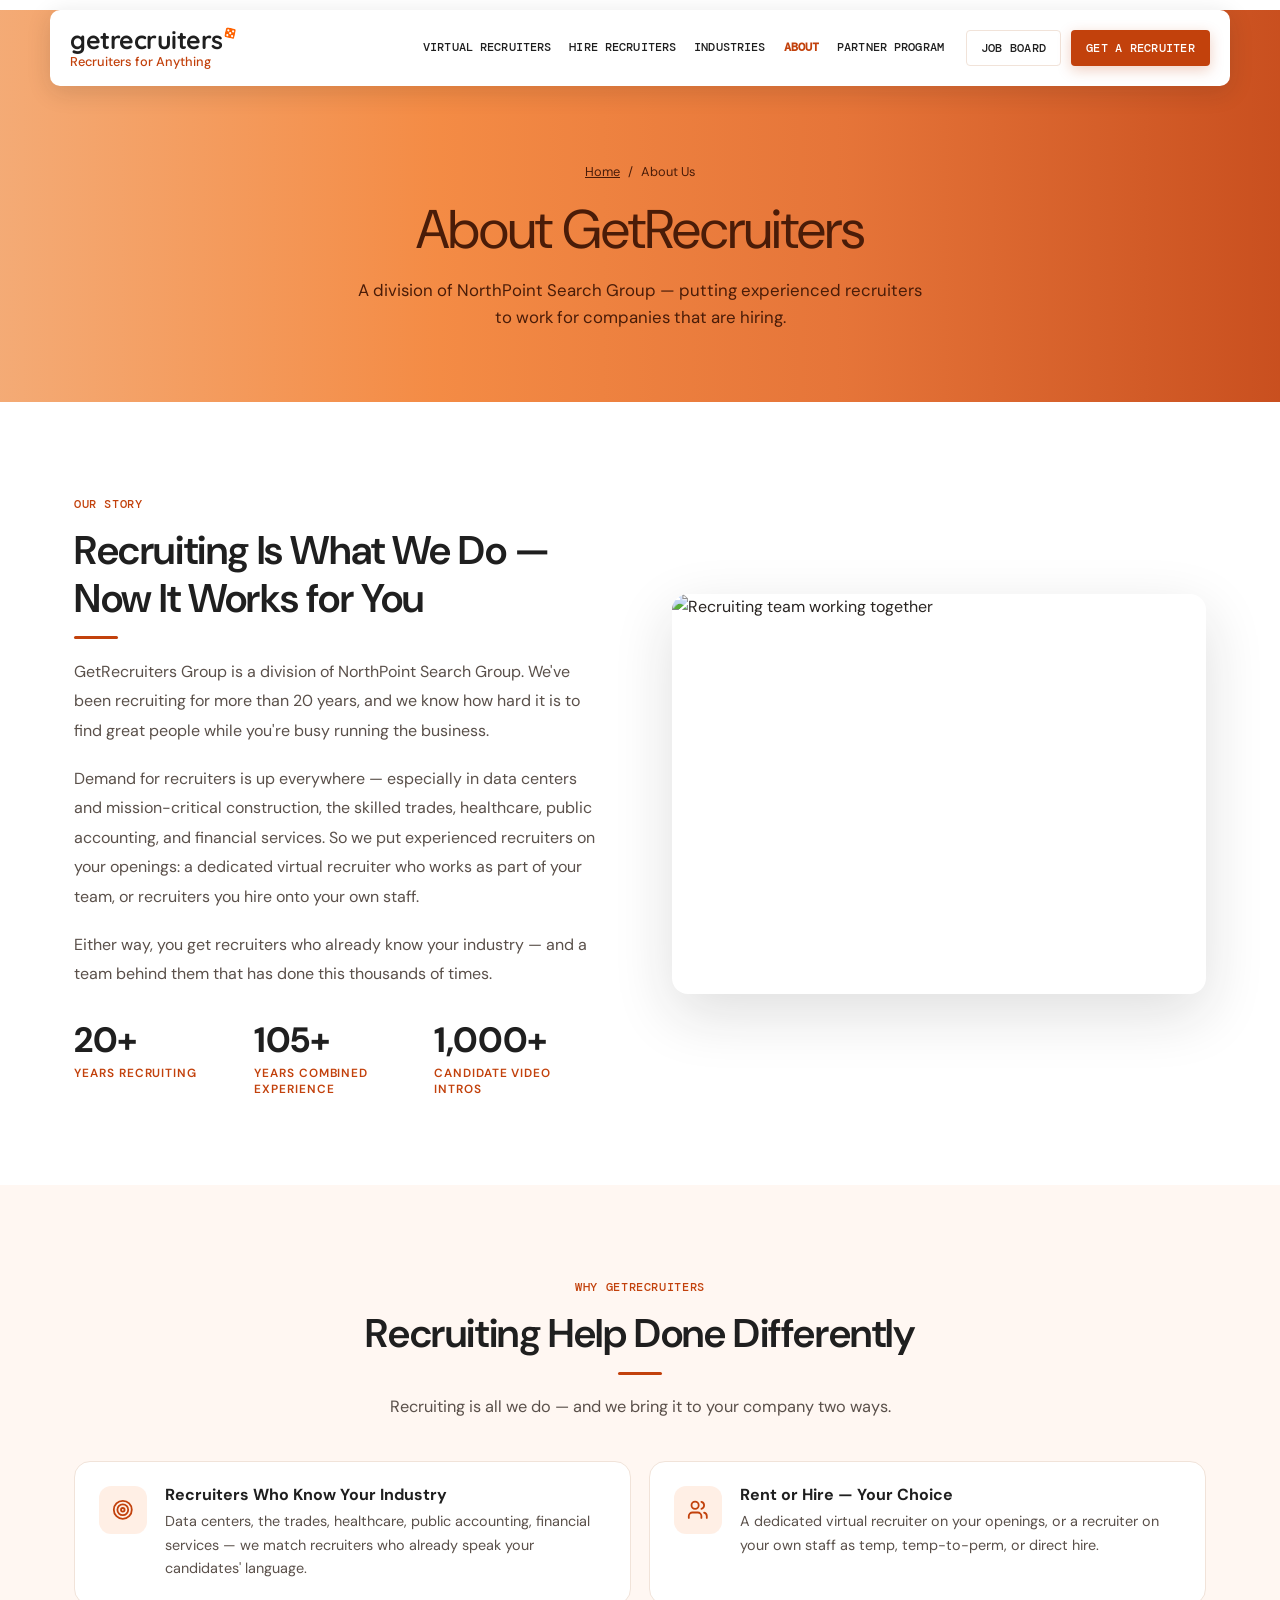
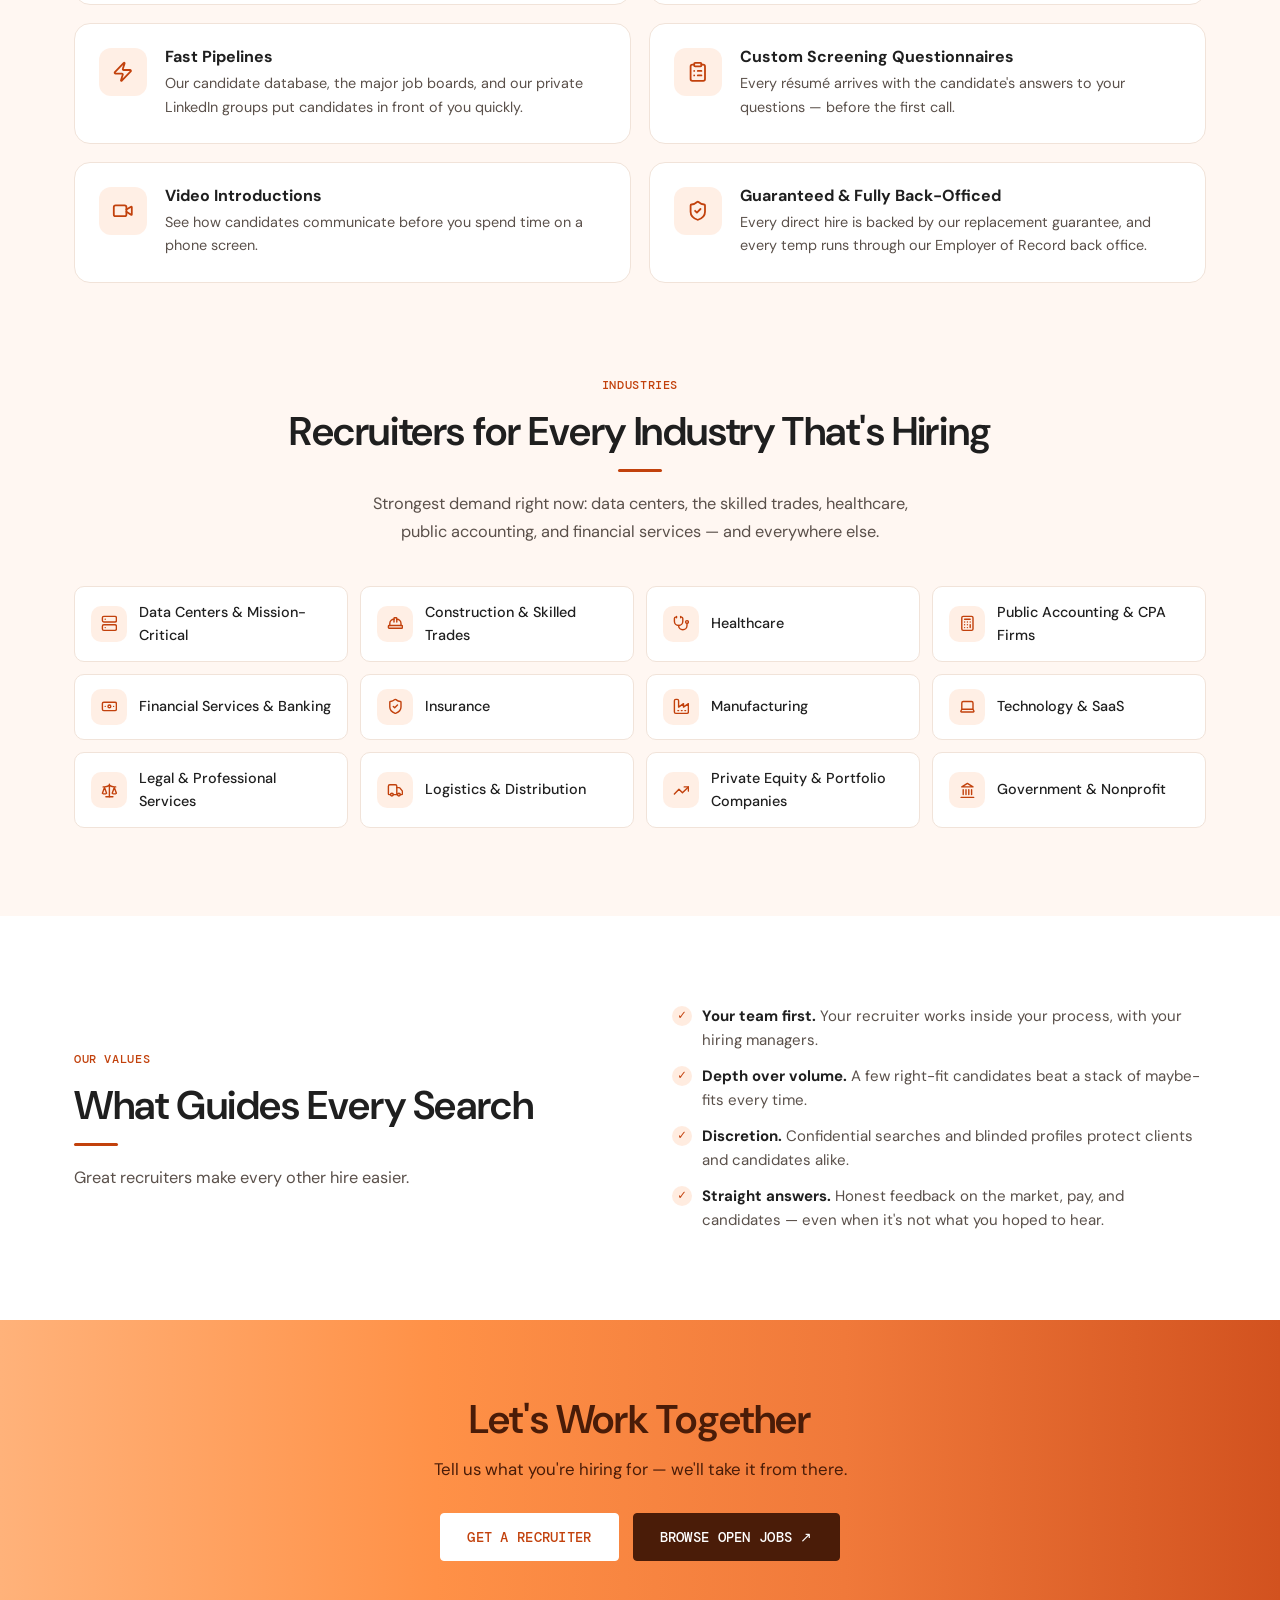
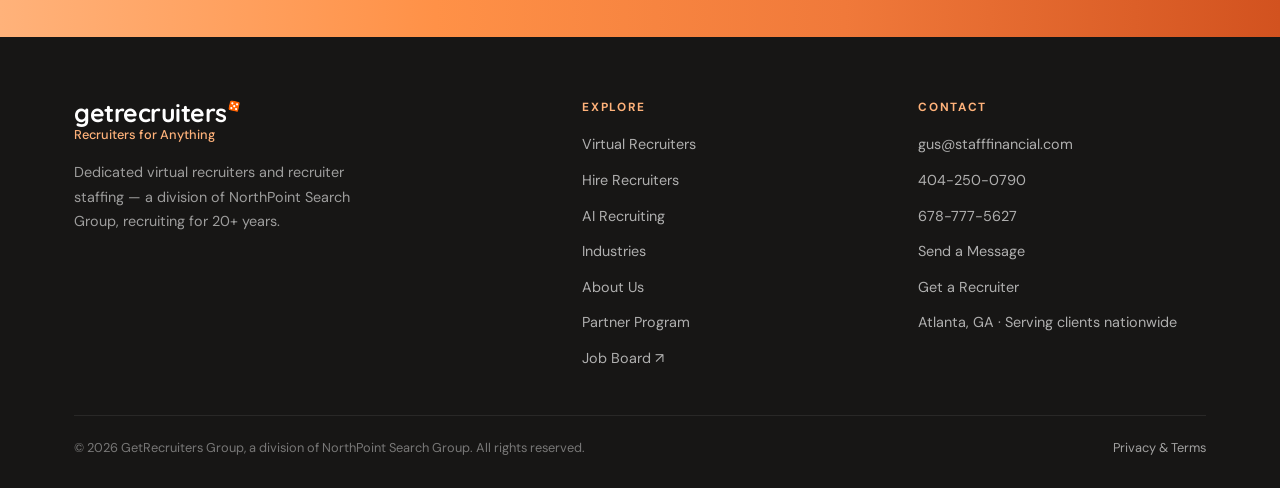
==== commit cc20f494: "Add the AI Recruiting page and link it from the home page and footer Co-Authored-By: Claude Opus 5.5" ====
--- a/about.html
+++ b/about.html
@@ -247,6 +247,7 @@
         <ul>
           <li><a href="virtual-recruiters.html">Virtual Recruiters</a></li>
           <li><a href="hire-recruiters.html">Hire Recruiters</a></li>
+          <li><a href="ai-recruiting.html">AI Recruiting</a></li>
           <li><a href="about.html#industries">Industries</a></li>
           <li><a href="about.html">About Us</a></li>
           <li><a href="partners.html">Partner Program</a></li>
--- a/css/styles.css
+++ b/css/styles.css
@@ -838,3 +838,80 @@
 @media (prefers-reduced-motion: reduce) {
   .bench-track { transition: none; }
 }
+
+/* ── AI recruiting page ───────────────────────── */
+.section-dark .ai-note a { color: var(--brand-light); text-decoration: underline; text-underline-offset: 3px; }
+.ai-word { display: block; font-weight: 600; }
+.ai-fine { font-size: .92rem; color: var(--brown); }
+.ai-link { color: var(--brand-text); text-decoration: underline; text-underline-offset: 3px; }
+#talk { scroll-margin-top: var(--nav-h); }
+
+.ai-chat { display: grid; gap: 14px; align-content: start; min-width: 0; }
+.ai-chat-bar { display: flex; flex-wrap: wrap; align-items: center; justify-content: space-between; gap: 8px; }
+.ai-apps { display: flex; flex-wrap: wrap; gap: 4px; }
+.ai-apps button { padding: 6px 10px; border: 0; border-radius: 4px; background: var(--off-white); color: var(--text-muted); font: 600 .9rem/1.2 var(--font-head); cursor: pointer; }
+.ai-apps button[aria-pressed="true"] { background: var(--brand-text); color: var(--white); }
+.ai-connected { font: 500 .74rem/1.2 var(--font-mono); color: var(--brand-text); }
+.ai-ask { justify-self: end; max-width: 88%; padding: 10px 14px; border-radius: 14px 14px 4px 14px; background: var(--light); color: var(--ink); font-size: .98rem; line-height: 1.4; }
+.ai-who { margin-bottom: 6px; font: 500 .78rem/1.2 var(--font-mono); color: var(--brand-text); }
+.ai-run { display: grid; gap: 4px; list-style: none; }
+.ai-run li { display: flex; flex-wrap: wrap; align-items: baseline; gap: 2px 8px; font-size: .96rem; color: var(--text); }
+.ai-run li::before { content: '✓'; font-weight: 700; color: var(--brand-text); }
+.ai-run em { margin-left: auto; font: 500 .74rem/1.3 var(--font-mono); color: var(--text-muted); }
+.ai-shortlist { display: flex; flex-wrap: wrap; justify-content: space-between; gap: 2px 10px; padding-bottom: 8px; font-size: .96rem; color: var(--ink); }
+.ai-shortlist span { font: 500 .74rem/1.9 var(--font-mono); color: var(--text-muted); }
+.ai-score { font: 500 .95rem/1 var(--font-mono); color: var(--brand-text); font-variant-numeric: tabular-nums; }
+.ai-sample { font-size: .82rem; color: var(--text-muted); }
+
+.ai-steps { display: grid; grid-template-columns: repeat(3, minmax(0, 1fr)); gap: clamp(20px, 3vw, 32px); margin-top: 36px; list-style: none; }
+.ai-step { display: grid; grid-row: span 4; grid-template-rows: subgrid; gap: 8px; min-width: 0; }
+.ai-step .section-kicker { margin-bottom: 0; }
+.ai-step h3 { font-size: 1.15rem; font-weight: 700; }
+.ai-step > p { font-size: .96rem; color: var(--text-muted); }
+.ai-mock { margin-top: 8px; padding: 14px; background: var(--white); border: 1px solid var(--border); border-radius: var(--radius); box-shadow: var(--shadow-sm); }
+.ai-mock-label { display: flex; justify-content: space-between; gap: 8px; margin-bottom: 8px; font: 500 .74rem/1.3 var(--font-mono); color: var(--text-muted); }
+.ai-add { list-style: none; }
+.ai-add li { padding: 7px 10px; border-radius: 4px; font-size: .95rem; color: var(--text-muted); }
+.ai-add li:first-child { background: var(--light); color: var(--ink); font-weight: 600; }
+.ai-match { display: grid; grid-template-columns: minmax(0, 1fr) auto; gap: 3px 10px; padding-block: 6px; font-size: .95rem; font-weight: 600; color: var(--ink); }
+.ai-meter { grid-column: 1 / -1; height: 5px; border-radius: 3px; background: var(--light); overflow: hidden; }
+.ai-meter i { display: block; width: var(--s); height: 100%; background: var(--brand); }
+.ai-invite { display: flex; align-items: center; justify-content: space-between; gap: 10px; padding-block: 8px; font-size: .95rem; color: var(--ink); }
+.ai-invite + .ai-invite { border-top: 1px solid var(--border); }
+.ai-pill { padding: 4px 7px; border-radius: 4px; font: 500 .72rem/1.2 var(--font-mono); white-space: nowrap; }
+.ai-pill-go { background: var(--light); color: var(--brand-deep); }
+.ai-pill-hold { border: 1px dashed var(--gray-mark); color: var(--text-muted); }
+
+.ai-bench { display: grid; grid-template-columns: minmax(0, 1.25fr) minmax(0, 1fr); gap: 18px; margin-top: 36px; }
+.ai-tile { display: grid; gap: 8px; align-content: start; min-width: 0; padding: clamp(18px, 2.4vw, 26px); border: 1px solid rgba(255,255,255,.14); border-radius: var(--radius-lg); background: rgba(255,255,255,.05); }
+.ai-tile-org { grid-row: span 2; gap: 22px; align-content: space-between; }
+.ai-tile h3 { font-size: 1.15rem; font-weight: 700; margin-bottom: 4px; }
+.ai-tile p { color: rgba(255,255,255,.75); }
+.ai-tile a { color: var(--brand-light); font-weight: 600; text-decoration: underline; text-underline-offset: 3px; }
+.section-dark .ai-q { color: var(--white); font-weight: 600; }
+.ai-tile .ai-tile-note { font-size: .84rem; color: rgba(255,255,255,.6); }
+.ai-tile .ai-figure { font: 700 clamp(2.4rem, 5vw, 3.4rem)/1 var(--font-head); color: var(--brand-light); }
+
+.ai-tree, .ai-tree ul { display: flex; justify-content: center; list-style: none; }
+.ai-tree ul { position: relative; padding-top: 18px; }
+.ai-tree li { position: relative; display: flex; flex-direction: column; align-items: center; min-width: 0; padding: 18px 5px 0; }
+.ai-tree > li { padding-top: 0; }
+.ai-tree li::before, .ai-tree li::after { content: ''; position: absolute; top: 0; width: 50%; height: 18px; border-top: 1px solid rgba(255,255,255,.3); }
+.ai-tree li::before { left: 0; }
+.ai-tree li::after { left: 50%; border-left: 1px solid rgba(255,255,255,.3); }
+.ai-tree li:first-child::before, .ai-tree li:last-child::after { border: 0; }
+.ai-tree li:last-child::before { border-right: 1px solid rgba(255,255,255,.3); }
+.ai-tree ul::before { content: ''; position: absolute; top: 0; left: 50%; height: 18px; border-left: 1px solid rgba(255,255,255,.3); }
+.ai-tree > li::before, .ai-tree > li::after, .ai-tree li:only-child::before, .ai-tree li:only-child::after { display: none; }
+.ai-tree li:only-child { padding-top: 0; }
+.ai-seat { display: grid; gap: 3px; width: min(100%, 11.5rem); padding: 9px 12px; border: 1px solid rgba(255,255,255,.3); border-radius: var(--radius); background: var(--dark); text-align: center; }
+.ai-seat b { font-size: .98rem; line-height: 1.2; color: var(--white); }
+.ai-seat span { font: 500 .72rem/1.25 var(--font-mono); color: rgba(255,255,255,.66); }
+.ai-seat-open { border-color: var(--brand-light); }
+.ai-seat-open span { color: var(--brand-light); }
+.ai-seat-later { border-style: dashed; }
+
+@media (max-width: 860px) {
+  .ai-steps, .ai-bench { grid-template-columns: minmax(0, 1fr); }
+  .ai-tile-org { grid-row: auto; }
+}
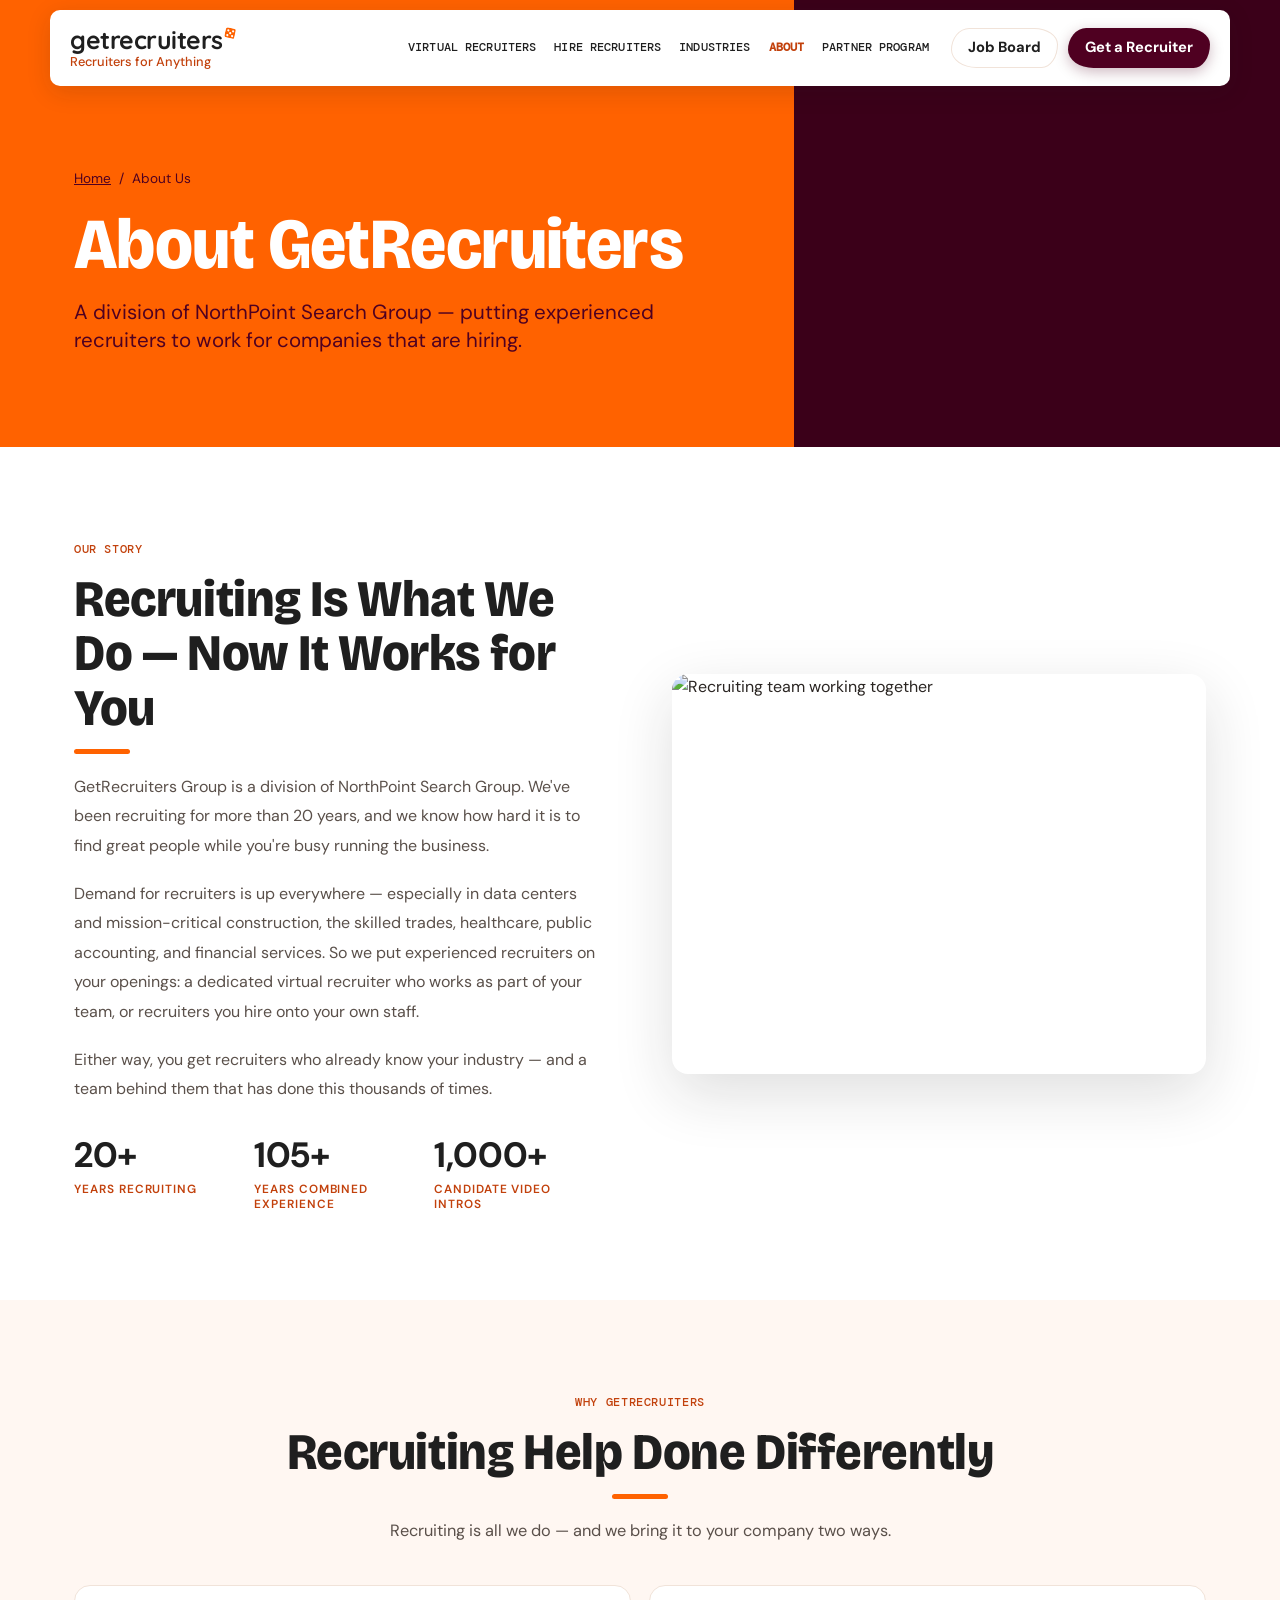
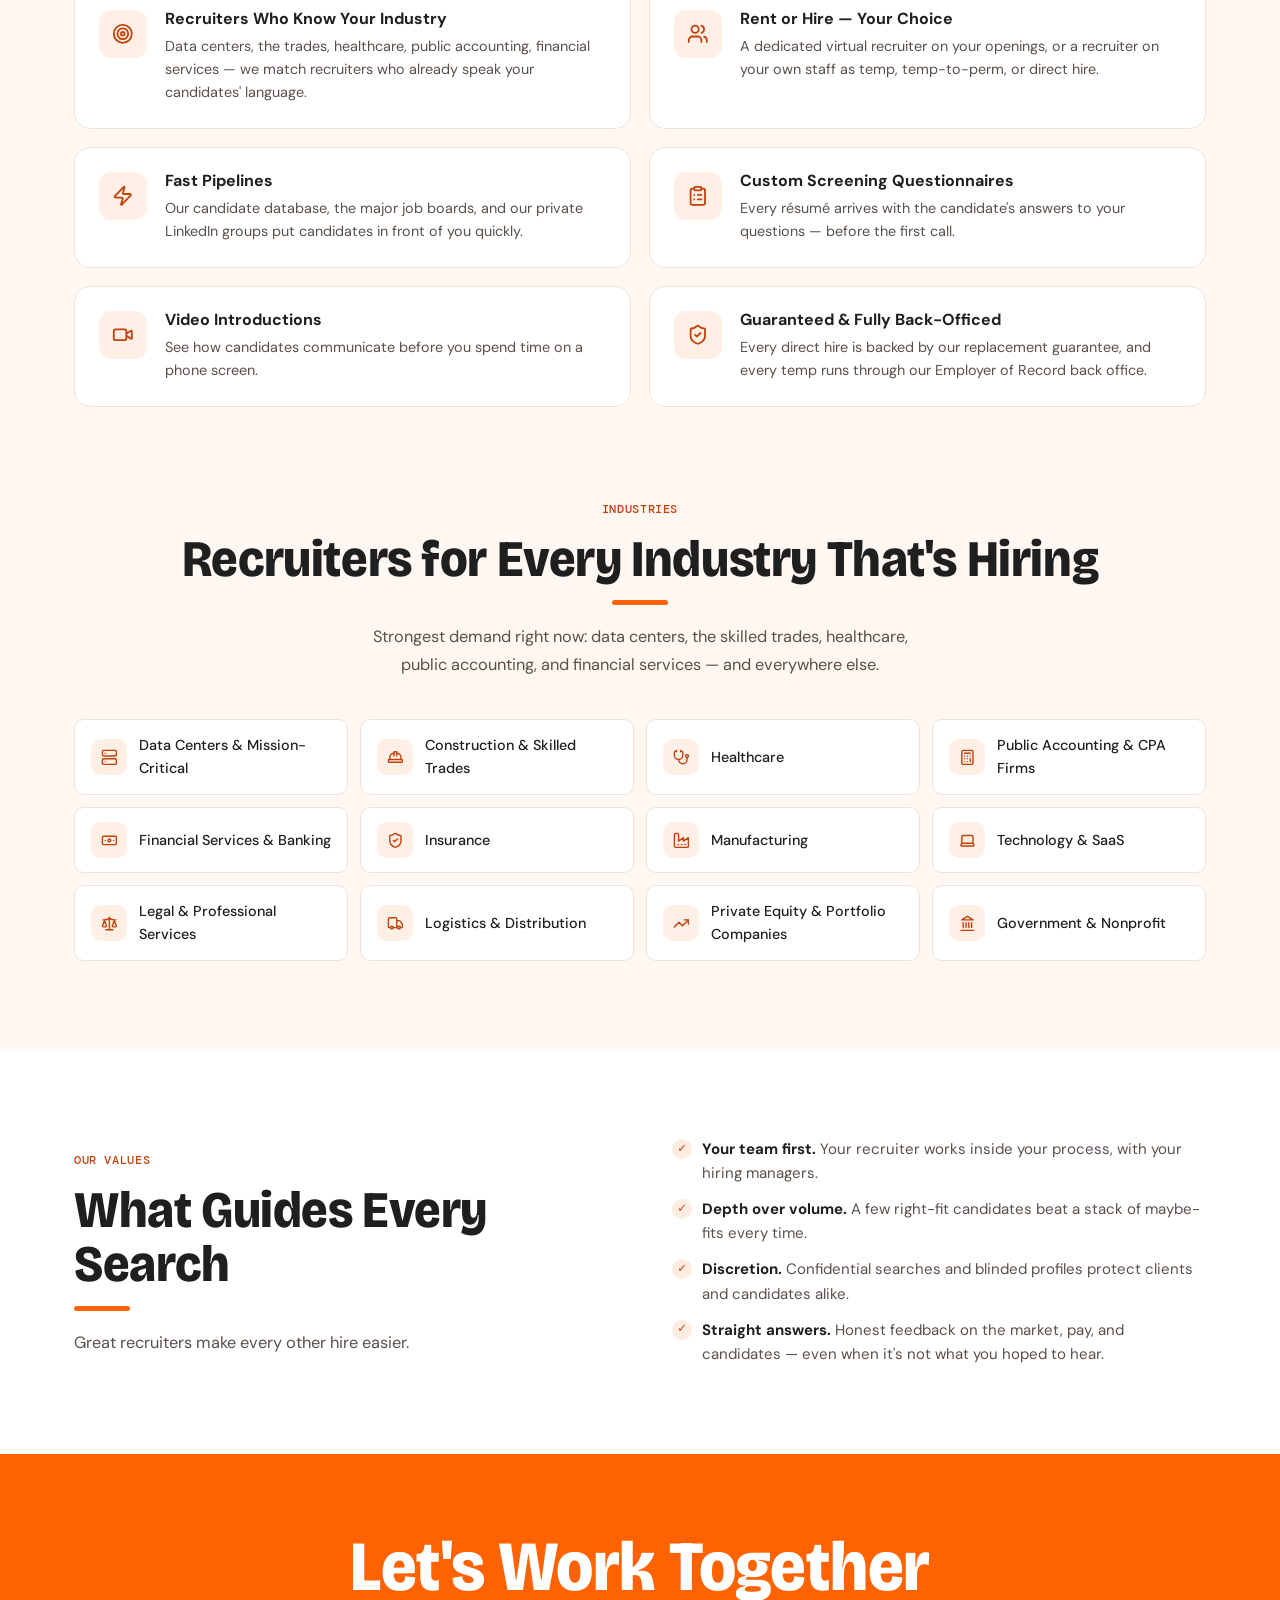
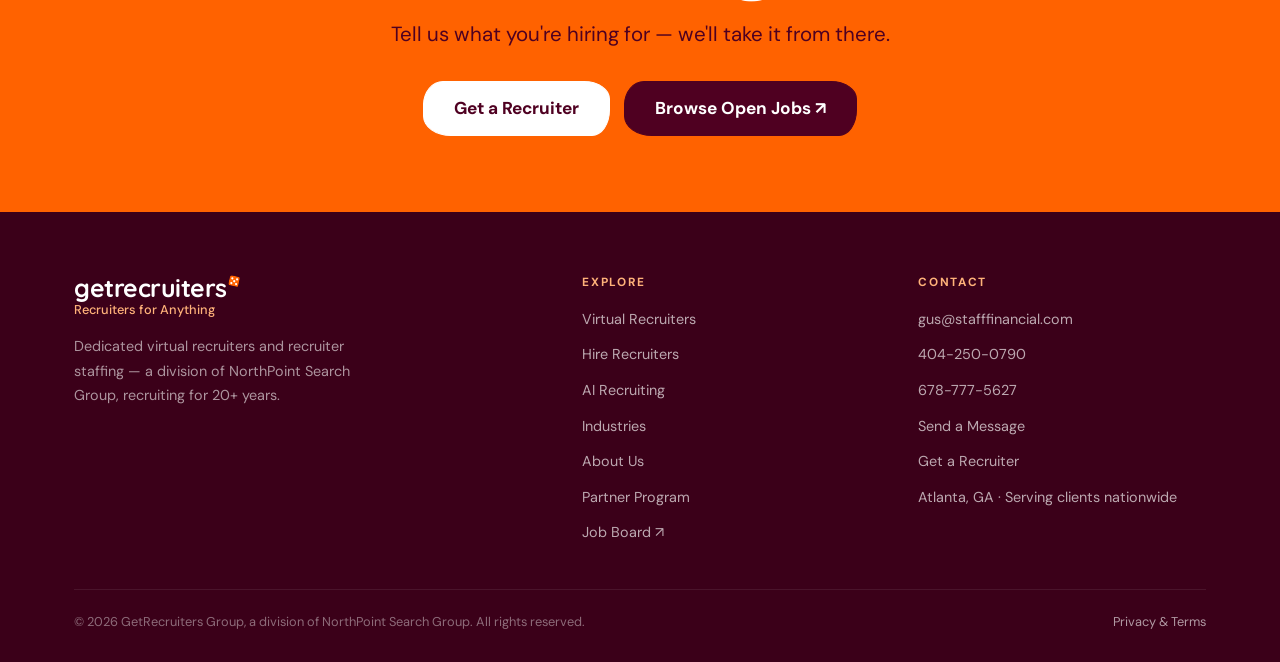
==== commit 767aebaf: "Make the site pop: solid orange, heavy white headlines, plum buttons, split page headers Co-Authored" ====
--- a/about.html
+++ b/about.html
@@ -92,7 +92,8 @@
 </nav>
 
 <!-- ── Page Hero ──────────────────────────────── -->
-<section class="page-hero" style="background-image:url('https://images.unsplash.com/photo-1486406146926-c627a92ad1ab?auto=format&fit=crop&w=1600&q=80');background-position:center;">
+<section class="page-hero">
+  <div class="page-hero-photo" style="background-image:url('https://images.unsplash.com/photo-1486406146926-c627a92ad1ab?auto=format&fit=crop&w=1000&q=80');background-position:center;"></div>
   <div class="container">
     <div class="breadcrumb"><a href="index.html">Home</a><span>/</span>About Us</div>
     <h1>About GetRecruiters</h1>
--- a/css/styles.css
+++ b/css/styles.css
@@ -1,10 +1,11 @@
 /* ================================================
    GetRecruiters Group — site styles
-   Warm orange gradient bands, a floating white menu, brown type on orange.
+   Solid orange bands, a floating white menu, heavy white headlines, plum buttons.
+   White on orange is for big headlines only; smaller text on orange is plum.
    Text on white uses --brand-text so it stays readable at small sizes.
    ================================================ */
 
-@import url('https://fonts.googleapis.com/css2?family=DM+Mono:wght@500&family=DM+Sans:opsz,wght@9..40,400;9..40,500;9..40,600;9..40,700;9..40,800&family=Quicksand:wght@600;700&display=swap');
+@import url('https://fonts.googleapis.com/css2?family=Bricolage+Grotesque:opsz,wdth,wght@12..96,75..100,800&family=DM+Mono:wght@500&family=DM+Sans:opsz,wght@9..40,400;9..40,500;9..40,600;9..40,700;9..40,800&family=Quicksand:wght@600;700&display=swap');
 
 :root {
   /* Brand */
@@ -13,13 +14,13 @@
   --brand-text:  #c2410c;   /* orange text and small marks on white */
   --brand-dark:  #c2410c;
   --brand-deep:  #9a3412;
-  --brown:       #4a1c08;   /* headlines and text on the orange gradient */
+  --plum:        #4f0021;   /* buttons and smaller text on orange */
   --gray-mark:   #83828a;
   --gray-dark:   #5f5e66;
 
   /* Surfaces + text */
-  --dark:        #1f1f1f;   /* dark bands */
-  --dark-mid:    #2b2826;
+  --dark:        #3b0019;   /* dark bands */
+  --dark-mid:    #4f0021;
   --ink:         #1f1f1f;
   --white:       #ffffff;
   --off-white:   #fff7f2;
@@ -29,8 +30,7 @@
   --border:      #f1e3d9;
 
   --grad-brand:  var(--brand-dark);
-  --grad-hero:   linear-gradient(90deg, #ffb27a 0%, #ff9147 34%, #f0793a 66%, #d2521f 100%);
-  --die-mark:    url("data:image/svg+xml,%3Csvg xmlns='http://www.w3.org/2000/svg' viewBox='0 0 30 30'%3E%3Cpath fill='%23fff' fill-rule='evenodd' d='M7 0h16a7 7 0 0 1 7 7v16a7 7 0 0 1-7 7H7a7 7 0 0 1-7-7V7a7 7 0 0 1 7-7zM8 4.8a3.2 3.2 0 1 0 0 6.4 3.2 3.2 0 0 0 0-6.4zm14 0a3.2 3.2 0 1 0 0 6.4 3.2 3.2 0 0 0 0-6.4zM15 11.8a3.2 3.2 0 1 0 0 6.4 3.2 3.2 0 0 0 0-6.4zM8 18.8a3.2 3.2 0 1 0 0 6.4 3.2 3.2 0 0 0 0-6.4zm14 0a3.2 3.2 0 1 0 0 6.4 3.2 3.2 0 0 0 0-6.4z'/%3E%3C/svg%3E");
+  --grad-hero:   var(--brand);
   --grad-dark:   linear-gradient(160deg, var(--dark) 0%, var(--dark-mid) 100%);
 
   --shadow-sm:   0 1px 3px rgba(31,31,31,.06), 0 2px 8px rgba(31,31,31,.05);
@@ -41,6 +41,7 @@
   --nav-h:       76px;
 
   --font-wordmark: 'Quicksand', 'Segoe UI', system-ui, sans-serif;
+  --font-display: 'Bricolage Grotesque', 'DM Sans', 'Segoe UI', system-ui, sans-serif;
   --font-head:   'DM Sans', 'Segoe UI', system-ui, sans-serif;
   --font-body:   'DM Sans', 'Segoe UI', system-ui, -apple-system, sans-serif;
   --font-mono:   'DM Mono', ui-monospace, Consolas, monospace;
@@ -58,6 +59,7 @@
   overflow-x: hidden;
 }
 h1, h2, h3, h4 { font-family: var(--font-head); line-height: 1.18; font-weight: 600; letter-spacing: -.01em; color: var(--ink); }
+h1, h2 { font-family: var(--font-display); font-weight: 800; font-stretch: 92%; line-height: 1.06; letter-spacing: -.008em; }
 h1 em, h2 em, h3 em { font-style: normal; }
 a { color: inherit; text-decoration: none; }
 img { max-width: 100%; display: block; }
@@ -71,18 +73,18 @@
 /* ── Buttons ──────────────────────────────────── */
 .btn {
   display: inline-flex; align-items: center; justify-content: center; gap: 8px;
-  padding: 12px 24px;
-  border-radius: 4px;
-  font-family: var(--font-mono); font-weight: 500; font-size: .86rem; letter-spacing: .02em; text-transform: uppercase;
+  padding: 13px 26px;
+  border-radius: 20px 26px 18px 28px / 24px 18px 26px 20px;
+  font-family: var(--font-body); font-weight: 700; font-size: 1rem;
   cursor: pointer; transition: background .2s, box-shadow .2s, transform .2s, color .2s, border-color .2s;
   border: 1.5px solid transparent; text-decoration: none; white-space: nowrap; line-height: 1.2;
 }
 .btn-primary, .btn-gold {
-  background: var(--grad-brand); color: var(--white); border-color: transparent;
-  box-shadow: 0 4px 14px rgba(194,65,12,.25);
+  background: var(--plum); color: var(--white); border-color: transparent;
+  box-shadow: 0 4px 14px rgba(79,0,33,.28);
 }
 .btn-primary:hover, .btn-gold:hover {
-  box-shadow: 0 8px 22px rgba(194,65,12,.35); transform: translateY(-1px); color: var(--white);
+  box-shadow: 0 8px 22px rgba(79,0,33,.38); transform: translateY(-1px); color: var(--white);
 }
 .btn-navy { background: var(--dark); color: var(--white); border-color: var(--dark); }
 .btn-navy:hover { background: var(--dark-mid); border-color: var(--dark-mid); }
@@ -90,11 +92,9 @@
 .btn-outline-dark:hover { border-color: var(--brand-text); color: var(--brand-text); }
 .btn-outline-white { background: transparent; color: var(--white); border-color: rgba(255,255,255,.45); }
 .btn-outline-white:hover { background: rgba(255,255,255,.1); border-color: var(--white); color: var(--white); }
-.btn-white { background: var(--white); color: var(--brand-dark); border-color: var(--white); }
+.btn-white { background: var(--white); color: var(--plum); border-color: var(--white); }
 .btn-white:hover { transform: translateY(-1px); box-shadow: 0 8px 22px rgba(0,0,0,.18); }
-.btn-lg { padding: 15px 26px; font-size: .88rem; }
-.btn-brown { background: var(--brown); color: var(--white); border-color: var(--brown); }
-.btn-brown:hover { background: var(--ink); border-color: var(--ink); }
+.btn-lg { padding: 16px 30px; font-size: 1.08rem; }
 /* gold/navy buttons used their own padding */
 .btn-gold, .btn-navy { display: inline-flex; align-items: center; padding: 12px 24px; border-radius: 4px; font-weight: 500; font-size: .86rem; border-width: 1.5px; border-style: solid; transition: all .2s; }
 
@@ -114,12 +114,12 @@
 .topbar { display: none; }   /* retired in the refresh */
 
 .navbar {
-  position: sticky; top: 0; z-index: 900; pointer-events: none;
+  position: sticky; top: 0; z-index: 900; pointer-events: none; padding-top: 10px;
   height: calc(var(--nav-h) + 20px); margin-bottom: calc(-1 * (var(--nav-h) + 20px));
 }
 .navbar > .container.nav-inner {
   display: flex; align-items: center; gap: 24px; pointer-events: auto;
-  width: calc(100% - 32px); max-width: 1180px; height: var(--nav-h); margin: 10px auto 0; padding: 0 20px;
+  width: calc(100% - 32px); max-width: 1180px; height: var(--nav-h); margin: 0 auto; padding: 0 20px;
   background: var(--white); border-radius: 10px; box-shadow: 0 6px 24px rgba(31,31,31,.14);
 }
 
@@ -138,7 +138,7 @@
 .nav-links > li:hover > a .chevron { transform: rotate(180deg); }
 
 .nav-ctas { display: flex; gap: 10px; flex-shrink: 0; }
-.nav-ctas .btn { padding: 10px 14px; font-size: .78rem; }
+.nav-ctas .btn { padding: 10px 16px; font-size: .92rem; }
 
 /* Hover bridge so menus don't close when crossing the gap */
 .has-mega::after { content: ''; position: absolute; left: 0; right: 0; top: 100%; height: 22px; }
@@ -210,17 +210,17 @@
   .nav-links > li > a .chevron { display: none; }
   .mega-menu, .dropdown-menu, .has-mega::after { display: none !important; }
   .nav-ctas { flex-direction: column; margin-top: 14px; }
-  .nav-ctas .btn { padding: 13px 18px; font-size: .86rem; }
+  .nav-ctas .btn { padding: 13px 18px; font-size: 1rem; }
 }
 
 /* ── Badge on the request page hero ───────────── */
 .hero-badge {
   display: inline-flex; align-items: center; gap: 8px;
   font-size: .74rem; font-weight: 600; letter-spacing: .12em; text-transform: uppercase;
-  color: var(--brown); background: rgba(255,255,255,.28); border: 1px solid rgba(74,28,8,.25);
+  color: var(--plum); background: rgba(255,255,255,.28); border: 1px solid rgba(79,0,33,.3);
   border-radius: 100px; padding: 7px 18px; margin-bottom: 24px;
 }
-.hero-badge::before { content: ''; width: 7px; height: 7px; border-radius: 50%; background: var(--brown); }
+.hero-badge::before { content: ''; width: 7px; height: 7px; border-radius: 50%; background: var(--plum); }
 
 /* ── Section basics ───────────────────────────── */
 .section { padding: 88px 0; }
@@ -233,10 +233,10 @@
   color: var(--brand-text); margin-bottom: 12px;
 }
 .section-dark .section-kicker, .eor-band .section-kicker { color: var(--brand-light); }
-.section-title { font-size: clamp(1.8rem, 3.2vw, 2.5rem); color: var(--ink); margin-bottom: 14px; }
+.section-title { font-size: clamp(2.1rem, 4vw, 3.2rem); color: var(--ink); margin-bottom: 14px; }
 .section-title .accent, .section-title em { color: var(--brand-text); }
 .section-dark .section-title em { color: var(--brand-light); }
-.section-divider { width: 44px; height: 3px; background: var(--grad-brand); border-radius: 3px; margin-bottom: 18px; }
+.section-divider { width: 56px; height: 5px; background: var(--brand); border-radius: 3px; margin-bottom: 18px; }
 .section-sub { font-size: 1.02rem; color: var(--text-muted); max-width: 560px; line-height: 1.72; }
 .section-head { display: flex; align-items: flex-end; justify-content: space-between; gap: 24px; flex-wrap: wrap; margin-bottom: 36px; }
 .centered { text-align: center; }
@@ -361,13 +361,13 @@
 /* ── CTA band ─────────────────────────────────── */
 .cta-band { background: var(--grad-hero); padding: 76px 0; text-align: center; position: relative; overflow: hidden; }
 .cta-band > .container { position: relative; z-index: 1; }
-.cta-band h2 { color: var(--brown); font-size: clamp(1.8rem, 3.4vw, 2.5rem); margin-bottom: 12px; }
-.cta-band p { color: var(--brown); font-size: 1.05rem; margin-bottom: 30px; }
-.cta-band .btn-outline-white { background: var(--brown); border-color: var(--brown); color: var(--white); }
+.cta-band h2 { color: var(--white); font-size: clamp(2.5rem, 5.6vw, 4.4rem); margin-bottom: 16px; }
+.cta-band p { color: var(--plum); font-size: 1.28rem; line-height: 1.4; margin-bottom: 32px; }
+.cta-band .btn-outline-white { background: var(--plum); border-color: var(--plum); color: var(--white); }
 .cta-band .btn-outline-white:hover { background: var(--ink); border-color: var(--ink); color: var(--white); }
 .cta-actions { display: flex; justify-content: center; gap: 14px; flex-wrap: wrap; }
-.cta-band .btn-primary, .cta-band .btn-gold { background: var(--white); color: var(--brand-dark); border-color: var(--white); box-shadow: none; }
-.cta-band .btn-primary:hover, .cta-band .btn-gold:hover { color: var(--brand-deep); box-shadow: 0 8px 22px rgba(0,0,0,.18); }
+.cta-band .btn-primary, .cta-band .btn-gold { background: var(--white); color: var(--plum); border-color: var(--white); box-shadow: none; }
+.cta-band .btn-primary:hover, .cta-band .btn-gold:hover { color: var(--plum); box-shadow: 0 8px 22px rgba(0,0,0,.18); }
 .cta-band .btn-outline, .cta-band .btn-outline-dark { background: transparent; color: var(--white); border-color: rgba(255,255,255,.55); }
 .cta-band .btn-outline:hover, .cta-band .btn-outline-dark:hover { background: rgba(255,255,255,.1); border-color: var(--white); color: var(--white); }
 .btn-outline { background: var(--white); color: var(--ink); border-color: var(--border); }
@@ -436,18 +436,18 @@
 
 /* ── Inner page hero ──────────────────────────── */
 .page-hero {
-  position: relative; overflow: hidden; text-align: center;
-  background-color: var(--dark); background-size: cover; background-position: center;
-  padding: calc(var(--nav-h) + 76px) 0 72px;
-}
-.page-hero::before { content: ''; position: absolute; inset: 0; background: var(--grad-hero); opacity: .95; }
+  position: relative; overflow: hidden; background: var(--grad-hero);
+  padding: calc(var(--nav-h) + 92px) 0 92px;
+}
+.page-hero-photo { position: absolute; inset: 0 0 0 auto; width: 38%; background-color: var(--dark); background-size: cover; background-repeat: no-repeat; }
 .page-hero > .container { position: relative; z-index: 1; }
-.page-hero h1 { color: var(--brown); font-size: clamp(2.2rem, 4.8vw, 3.4rem); font-weight: 400; margin-bottom: 14px; letter-spacing: -.02em; }
-.page-hero h1 em { color: var(--brown); }
-.page-hero p { color: var(--brown); font-size: 1.05rem; max-width: 580px; margin: 0 auto; }
-.breadcrumb { display: flex; justify-content: center; align-items: center; gap: 8px; margin-bottom: 16px; font-size: .8rem; color: var(--brown); }
-.breadcrumb a { color: var(--brown); text-decoration: underline; }
-.breadcrumb span { color: var(--brown); }
+.page-hero > .container > * { max-width: 58%; }
+.page-hero h1 { color: var(--white); font-size: clamp(2.7rem, 5.6vw, 4.5rem); margin-bottom: 16px; }
+.page-hero h1 em { color: var(--plum); }
+.page-hero p { color: var(--plum); font-size: 1.28rem; line-height: 1.4; }
+.breadcrumb { display: flex; align-items: center; gap: 8px; margin-bottom: 16px; font-size: .85rem; color: var(--plum); }
+.breadcrumb a { color: var(--plum); text-decoration: underline; }
+.breadcrumb span { color: var(--plum); }
 
 /* ── Tab strip ────────────────────────────────── */
 .tab-strip { display: flex; gap: 4px; border-bottom: 1px solid var(--border); margin-bottom: 32px; flex-wrap: wrap; }
@@ -483,7 +483,7 @@
 @media (max-width: 560px) { .example-callout { flex-direction: column; padding: 22px 20px; } }
 
 /* ── Footer ───────────────────────────────────── */
-footer { background: #171615; padding: 64px 0 30px; color: rgba(255,255,255,.6); }
+footer { background: var(--dark); padding: 64px 0 30px; color: rgba(255,255,255,.7); }
 .footer-grid { display: grid; grid-template-columns: 1.6fr 1fr 1fr; gap: 48px; margin-bottom: 44px; }
 .footer-brand p { font-size: .9rem; color: rgba(255,255,255,.58); line-height: 1.7; margin-top: 18px; max-width: 320px; }
 .footer-col h4 { font-family: var(--font-body); font-size: .74rem; font-weight: 700; letter-spacing: .14em; text-transform: uppercase; color: var(--brand-light); margin-bottom: 16px; }
@@ -528,7 +528,9 @@
   .industry-chip { padding: 12px; font-size: .86rem; }
   .form-row { grid-template-columns: 1fr; }
   .diff-grid { grid-template-columns: 1fr; }
-  .page-hero { padding: 64px 0 52px; }
+  .page-hero { padding: calc(var(--nav-h) + 48px) 0 56px; }
+  .page-hero-photo { display: none; }
+  .page-hero > .container > * { max-width: 100%; }
   .form-card { padding: 26px 20px; }
 }
 @media (max-width: 560px) {
@@ -601,11 +603,11 @@
 
 /* Request Talent page */
 .optin-hero { position: relative; overflow: hidden; padding: calc(var(--nav-h) + 84px) 0 96px; background-color: var(--dark); background-size: cover; background-position: center; }
-.optin-hero::after { content: ''; position: absolute; inset: 0; background: var(--grad-hero); opacity: .95; }
+.optin-hero::after { content: ''; position: absolute; inset: 0; background: var(--grad-hero); }
 .optin-hero > .container { position: relative; z-index: 2; }
-.optin-hero h1 { color: var(--brown); font-weight: 400; font-size: clamp(2.1rem, 4.4vw, 3.2rem); margin-bottom: 16px; max-width: 600px; }
-.optin-hero h1 em { color: var(--brown); }
-.optin-hero p { color: var(--brown); font-size: 1.05rem; line-height: 1.7; max-width: 560px; }
+.optin-hero h1 { color: var(--white); font-size: clamp(2.6rem, 5vw, 4rem); margin-bottom: 16px; max-width: 600px; }
+.optin-hero h1 em { color: var(--plum); }
+.optin-hero p { color: var(--plum); font-size: 1.2rem; line-height: 1.5; max-width: 560px; }
 .optin-layout { display: grid; grid-template-columns: 1fr 1.5fr; gap: 60px; align-items: start; margin-top: -60px; position: relative; z-index: 10; }
 .optin-pitch { padding-top: 96px; }
 .optin-steps { display: flex; flex-direction: column; gap: 20px; margin-top: 24px; }
@@ -664,14 +666,14 @@
 
 
 /* Salary guide banner at the top of the home page */
-.guide-band { display: block; background: var(--white); border-bottom: 1px solid var(--border); color: var(--brand-text); text-decoration: none; }
+.guide-band { display: block; background: var(--plum); color: var(--white); text-decoration: none; }
 .guide-band-inner { display: flex; align-items: center; gap: 18px; padding-top: 12px; padding-bottom: 12px; }
-.guide-band-cover { display: grid; place-content: center; gap: 2px; flex: none; width: 46px; height: 60px; border-radius: 4px; background: var(--grad-hero); color: var(--brown); font: 800 .78rem/1 var(--font-head); text-align: center; box-shadow: 0 4px 12px rgba(31,31,31,.2); }
+.guide-band-cover { display: grid; place-content: center; gap: 2px; flex: none; width: 46px; height: 60px; border-radius: 4px; background: var(--grad-hero); color: var(--plum); font: 800 .78rem/1 var(--font-head); text-align: center; box-shadow: 0 4px 12px rgba(31,31,31,.2); }
 .guide-band-cover small { font-size: .44rem; font-weight: 700; line-height: 1.05; }
 .guide-band-text { display: grid; gap: 2px; flex: 1; min-width: 0; }
-.guide-band-text strong { font-family: var(--font-head); font-size: 1.12rem; font-weight: 700; color: var(--brand-text); line-height: 1.25; }
-.guide-band-text span { font-size: .9rem; color: var(--brand-text); line-height: 1.4; }
-.guide-band-go { flex: none; padding: 10px 18px; border-radius: 4px; background: var(--brand-dark); color: var(--white); font: 500 .82rem/1.2 var(--font-mono); letter-spacing: .02em; text-transform: uppercase; white-space: nowrap; transition: transform .2s, box-shadow .2s; }
+.guide-band-text strong { font-family: var(--font-head); font-size: 1.12rem; font-weight: 700; color: var(--white); line-height: 1.25; }
+.guide-band-text span { font-size: .9rem; color: var(--white); line-height: 1.4; }
+.guide-band-go { flex: none; padding: 10px 20px; border-radius: 20px 26px 18px 28px / 24px 18px 26px 20px; background: var(--brand); color: var(--plum); font: 700 .95rem/1.2 var(--font-body); white-space: nowrap; transition: transform .2s, box-shadow .2s; }
 .guide-band:hover .guide-band-go { transform: translateY(-1px); box-shadow: 0 8px 22px rgba(0,0,0,.18); }
 @media (max-width: 720px) {
   .guide-band-cover { display: none; }
@@ -681,21 +683,20 @@
 }
 
 /* ── Home hero: glass panel beside the Fab Five, then the search ── */
-.hero { position: relative; overflow: hidden; background: var(--grad-hero); padding: calc(var(--nav-h) + 52px) 0 40px; }
-.hero::before { content: ''; position: absolute; left: -150px; top: 30px; width: 780px; height: 780px; background: var(--die-mark) no-repeat center / contain; opacity: .1; transform: rotate(-14deg); pointer-events: none; }
-.hero > .container { position: relative; z-index: 1; display: grid; gap: 24px; }
-.hero-row { display: grid; grid-template-columns: minmax(0, 1fr) minmax(0, 1fr); gap: 24px; }
-.hero-panel { display: grid; gap: 16px; align-content: center; justify-items: start; padding: clamp(22px, 3vw, 34px); border: 1px solid rgba(255,255,255,.45); background: rgba(255,255,255,.16); }
-.hero-eyebrow { font: 500 .84rem/1.3 var(--font-mono); text-transform: uppercase; color: var(--brown); }
-.hero-panel h1 { font: 400 clamp(2.9rem, 5.8vw, 4.7rem)/1.05 var(--font-head); letter-spacing: -.01em; color: var(--brown); text-wrap: balance; }
-.hero-sub { max-width: 52ch; font-size: 1.08rem; line-height: 1.5; color: var(--brown); }
+.hero { position: relative; overflow: hidden; background: var(--grad-hero); padding: calc(var(--nav-h) + 60px) 0 48px; }
+.hero > .container { position: relative; z-index: 1; display: grid; gap: 28px; }
+.hero-row { display: grid; grid-template-columns: minmax(0, 1fr) minmax(0, 1fr); gap: clamp(24px, 4vw, 48px); }
+.hero-panel { display: grid; gap: 18px; align-content: center; justify-items: start; }
+.hero-eyebrow { font: 500 .9rem/1.3 var(--font-mono); text-transform: uppercase; color: var(--plum); }
+.hero-panel h1 { font: 800 clamp(3.3rem, 7vw, 6rem)/1 var(--font-display); font-stretch: 90%; letter-spacing: -.008em; color: var(--white); text-wrap: balance; }
+.hero-sub { max-width: 44ch; font-size: 1.28rem; line-height: 1.4; color: var(--plum); }
 .hero-actions { display: flex; flex-wrap: wrap; gap: 12px; margin-top: 6px; }
 .lines { display: flex; flex-wrap: wrap; justify-content: center; list-style: none; text-align: center; }
-.lines li + li { border-left: 1.5px solid var(--brown); }
-.lines a { display: block; padding: 2px clamp(10px, 1.4vw, 20px); font: 500 clamp(1.15rem, 1.9vw, 1.45rem)/1.3 var(--font-head); color: var(--brown); }
+.lines li + li { border-left: 1.5px solid var(--plum); }
+.lines a { display: block; padding: 2px clamp(10px, 1.4vw, 20px); font: 500 clamp(1.15rem, 1.9vw, 1.45rem)/1.3 var(--font-head); color: var(--plum); }
 .lines a:hover { text-decoration: underline; text-underline-offset: 5px; }
 
-.search-card { background: var(--white); border-radius: 4px; overflow: hidden; scroll-margin-top: calc(var(--nav-h) + 16px); box-shadow: 0 18px 40px -22px rgba(31,31,31,.55); }
+.search-card { background: var(--white); border-radius: var(--radius-lg); overflow: hidden; scroll-margin-top: calc(var(--nav-h) + 16px); box-shadow: 0 18px 40px -22px rgba(31,31,31,.55); }
 .search-tabs { display: grid; grid-template-columns: repeat(2, max-content); background: var(--off-white); }
 .search-tab { padding: 14px 24px; border: 0; border-bottom: 3px solid transparent; background: none; color: var(--text-muted); font: 700 1rem/1.2 var(--font-head); cursor: pointer; }
 .search-tab[aria-selected="true"] { background: var(--white); color: var(--ink); border-bottom-color: var(--brand); }
@@ -708,7 +709,7 @@
 .search-field input::placeholder { color: var(--text-muted); }
 .search-card .btn { width: 100%; }
 
-.fab { padding: 20px; background: var(--white); border-radius: 4px; scroll-margin-top: calc(var(--nav-h) + 16px); box-shadow: 0 24px 50px -24px rgba(31,31,31,.5); }
+.fab { padding: 20px; background: var(--white); border-radius: var(--radius-lg); scroll-margin-top: calc(var(--nav-h) + 16px); box-shadow: 0 24px 50px -24px rgba(31,31,31,.5); }
 .fab h2 { font-size: 1.4rem; font-weight: 700; color: var(--ink); }
 .fab ol { list-style: none; }
 .fab-sub { margin: 4px 0 10px; font-size: .92rem; color: var(--text-muted); }
@@ -783,14 +784,14 @@
 
 /* ── For recruiters ───────────────────────────── */
 .desk { background: var(--grad-hero); }
-.desk .section-kicker { color: var(--brown); }
-.desk .section-title { font-size: clamp(2.1rem, 4.4vw, 3.2rem); font-weight: 500; color: var(--brown); }
+.desk .section-kicker { color: var(--plum); }
+.desk .section-title { font-size: clamp(2.5rem, 5.4vw, 4.2rem); color: var(--white); }
 .desk-copy { display: grid; gap: 16px; justify-items: start; }
-.desk-copy > p { max-width: 52ch; font-size: 1.1rem; color: var(--brown); }
+.desk-copy > p { max-width: 52ch; font-size: 1.1rem; color: var(--plum); }
 .desk-list { display: grid; gap: 10px; width: 100%; list-style: none; }
 .desk-list li { padding: 13px 16px; border-radius: 10px; background: var(--white); color: var(--ink); }
 .desk-list strong { margin-right: 4px; font-weight: 800; }
-.btn-outline-ink { background: var(--brown); border-color: var(--brown); color: var(--white); }
+.btn-outline-ink { background: var(--plum); border-color: var(--plum); color: var(--white); }
 .btn-outline-ink:hover { background: var(--ink); border-color: var(--ink); }
 
 /* ── Why + payrolling anchor ──────────────────── */
@@ -813,7 +814,7 @@
 @media (max-width: 860px) {
   .lines { display: grid; grid-template-columns: repeat(2, minmax(0, 1fr)); justify-self: center; width: 100%; max-width: 420px; row-gap: 6px; }
   .lines li + li { border-left: 0; }
-  .lines li:nth-child(odd) { border-right: 1.5px solid var(--brown); }
+  .lines li:nth-child(odd) { border-right: 1.5px solid var(--plum); }
   .lines li:last-child { grid-column: 1 / -1; border-right: 0; }
   .lines a { padding-inline: 8px; font-size: 1.2rem; }
   .services, .why-list { grid-template-columns: repeat(2, minmax(0, 1fr)); }
@@ -833,7 +834,6 @@
   .search-fields, .services, .why-list, .agents { grid-template-columns: minmax(0, 1fr); }
   .fab { padding: 16px; }
   .brand-word { font-size: 1.35rem; }
-  .hero::before { width: 460px; height: 460px; left: -120px; }
 }
 @media (prefers-reduced-motion: reduce) {
   .bench-track { transition: none; }
@@ -841,8 +841,8 @@
 
 /* ── AI recruiting page ───────────────────────── */
 .section-dark .ai-note a { color: var(--brand-light); text-decoration: underline; text-underline-offset: 3px; }
-.ai-word { display: block; font-weight: 600; }
-.ai-fine { font-size: .92rem; color: var(--brown); }
+.ai-word { display: block; color: var(--plum); }
+.ai-fine { font-size: .92rem; color: var(--plum); }
 .ai-link { color: var(--brand-text); text-decoration: underline; text-underline-offset: 3px; }
 #talk { scroll-margin-top: var(--nav-h); }
 
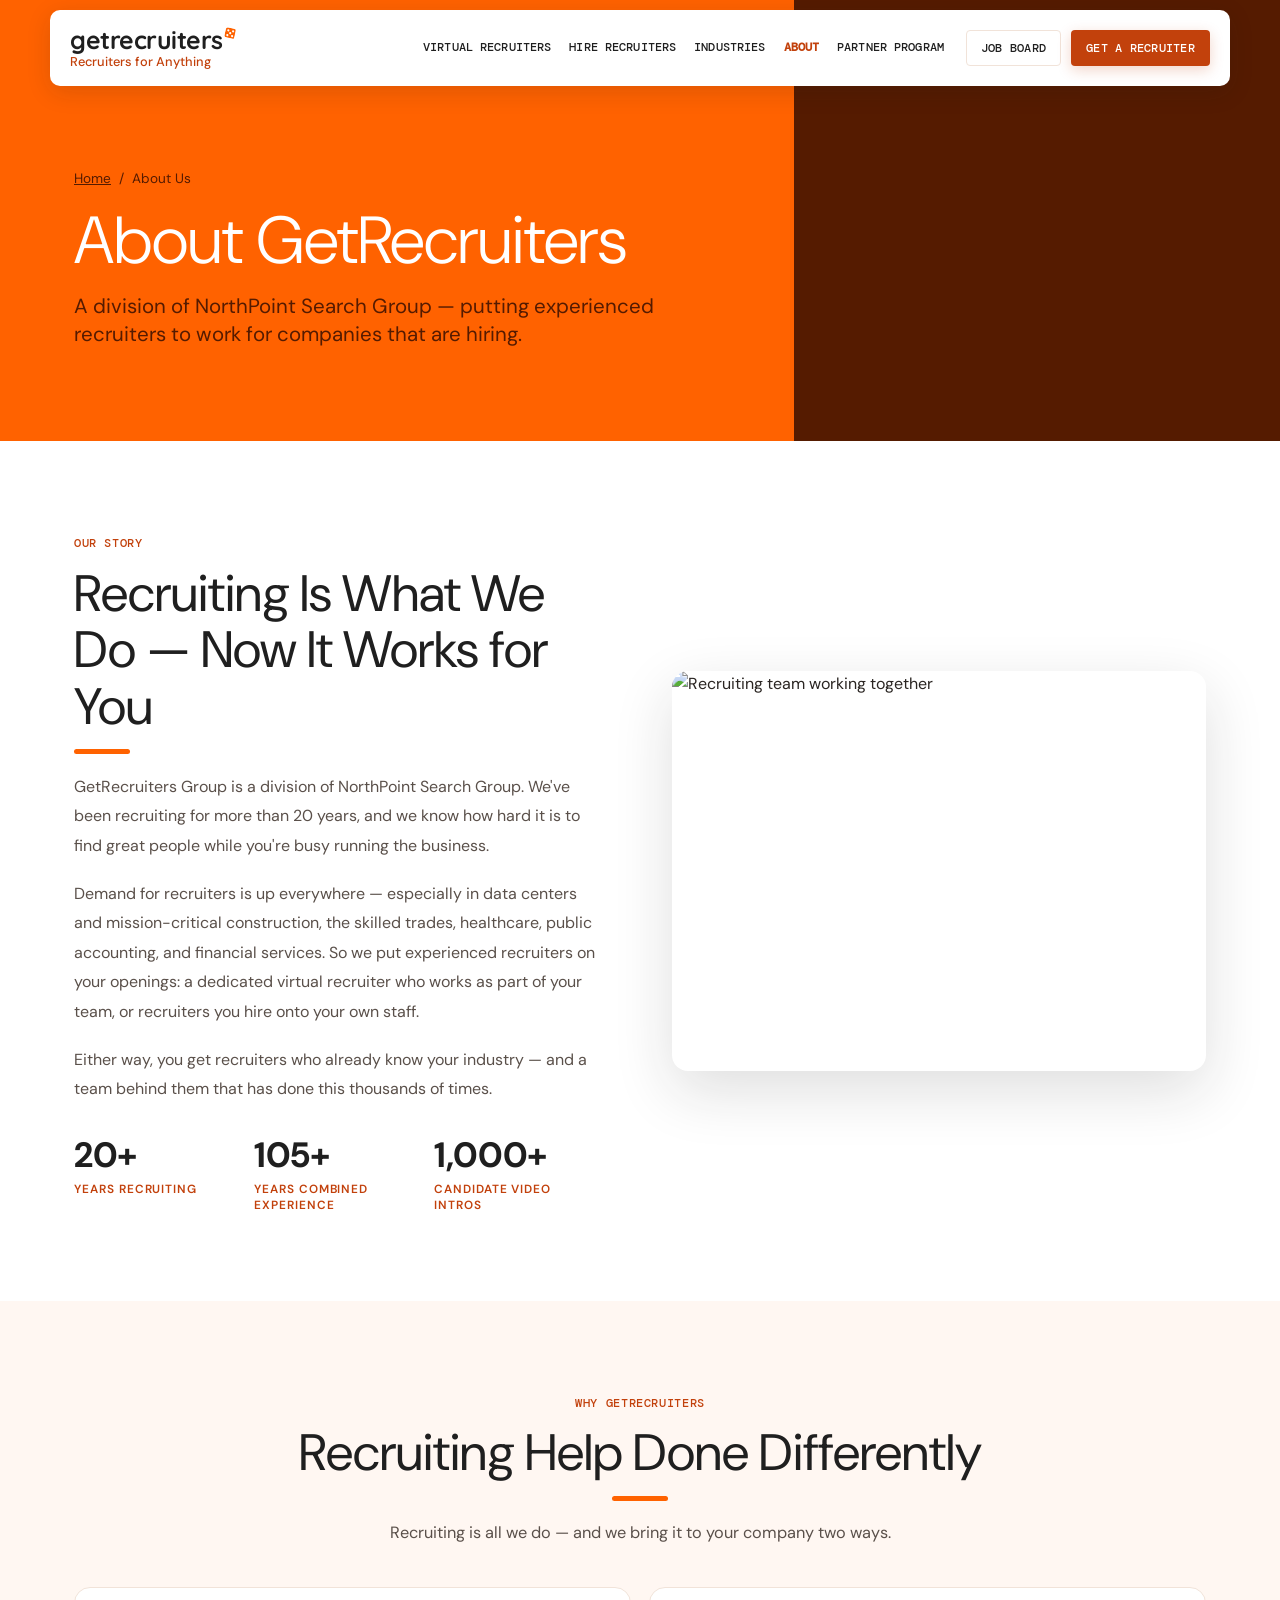
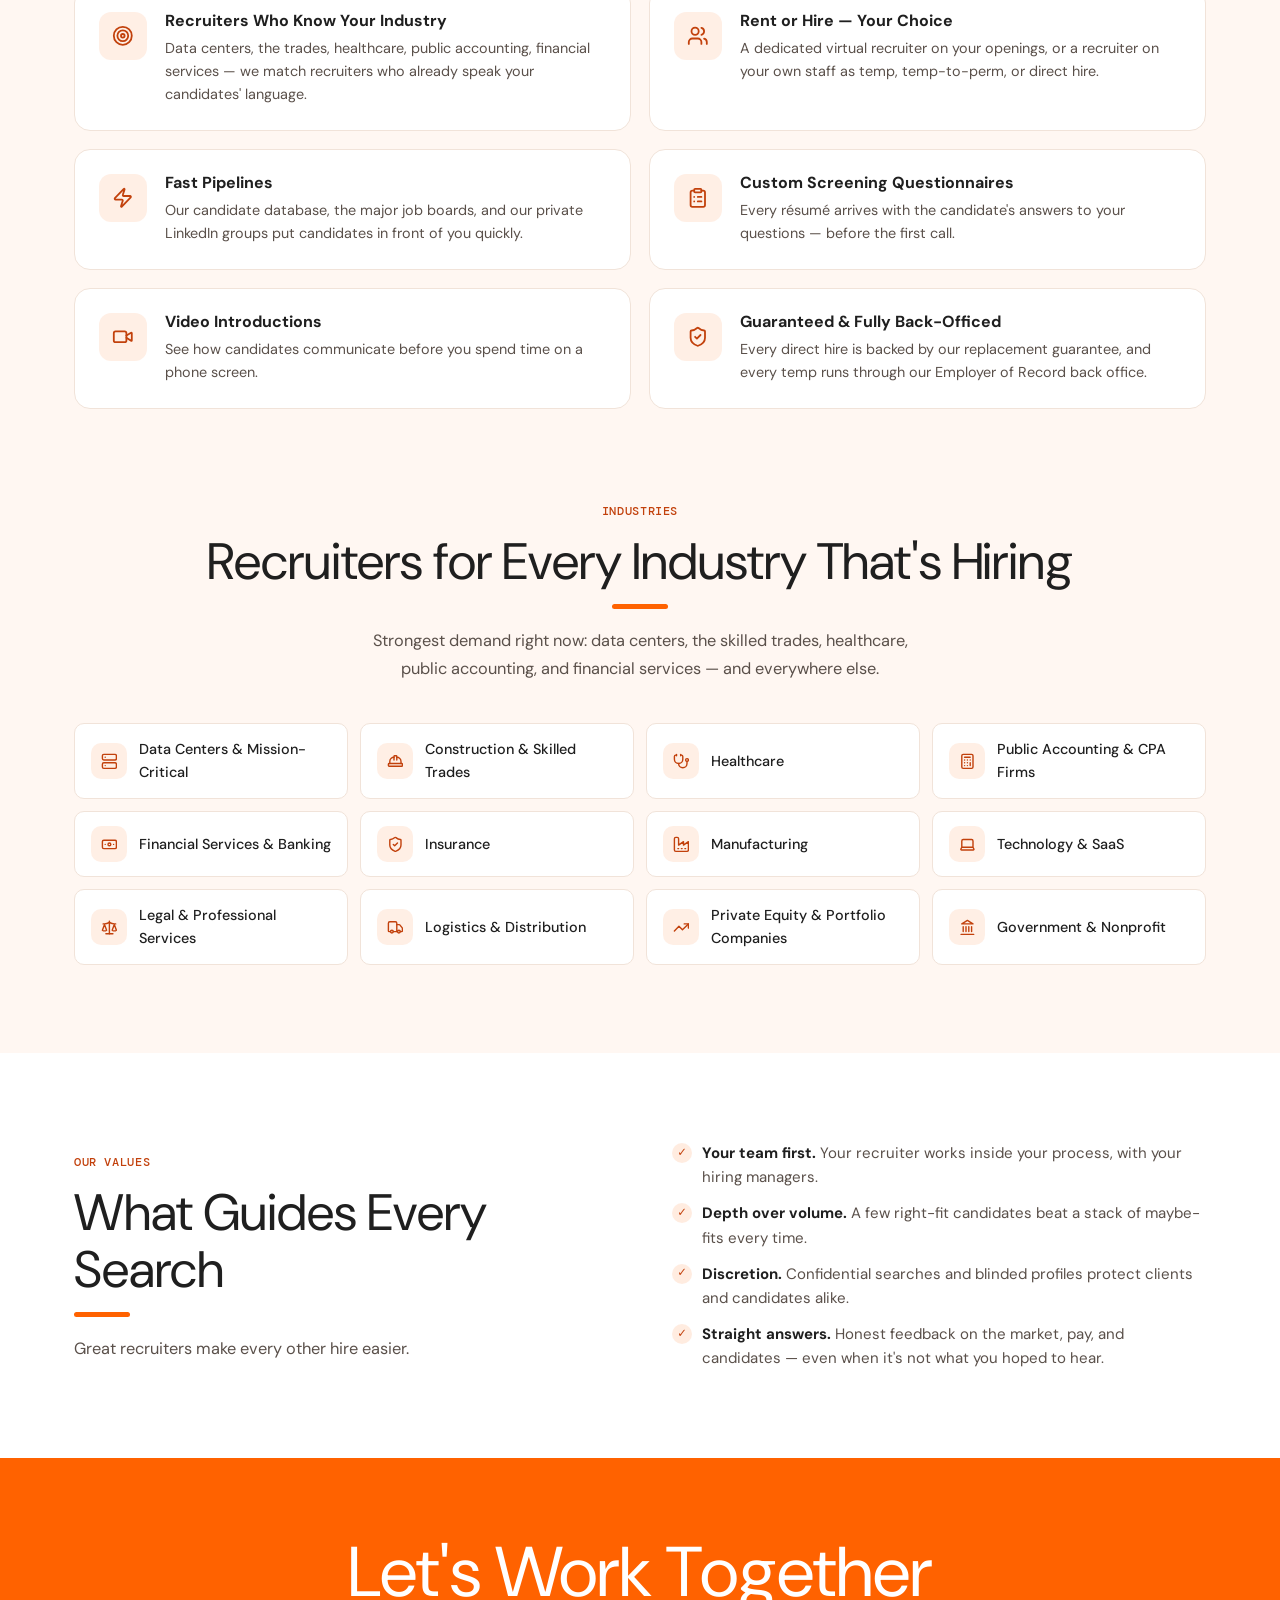
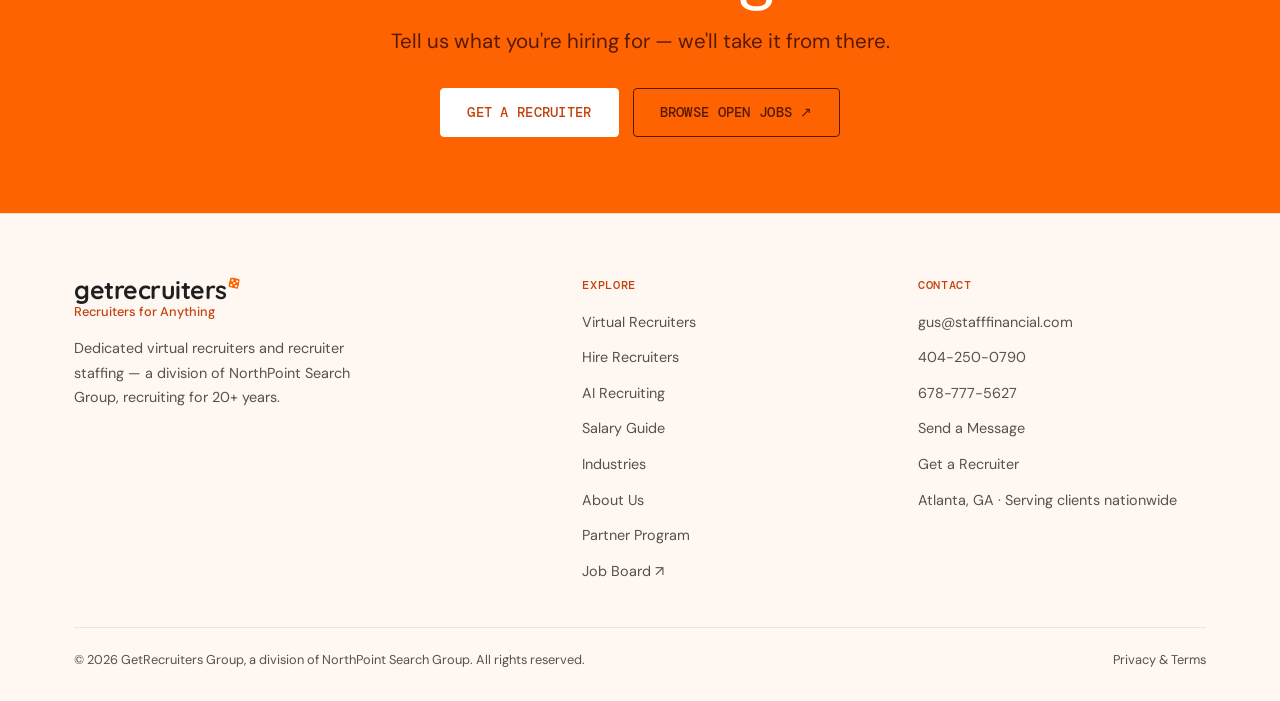
==== commit 45656982: "Add a GetRecruiters edition of the Recruiter Salary Guide with its own download page Co-Authored-By:" ====
--- a/about.html
+++ b/about.html
@@ -249,6 +249,7 @@
           <li><a href="virtual-recruiters.html">Virtual Recruiters</a></li>
           <li><a href="hire-recruiters.html">Hire Recruiters</a></li>
           <li><a href="ai-recruiting.html">AI Recruiting</a></li>
+          <li><a href="salary-guide.html">Salary Guide</a></li>
           <li><a href="about.html#industries">Industries</a></li>
           <li><a href="about.html">About Us</a></li>
           <li><a href="partners.html">Partner Program</a></li>
--- a/css/styles.css
+++ b/css/styles.css
@@ -1,11 +1,12 @@
 /* ================================================
    GetRecruiters Group — site styles
-   Solid orange bands, a floating white menu, heavy white headlines, plum buttons.
-   White on orange is for big headlines only; smaller text on orange is plum.
+   Bright orange and white bands, a floating white menu, light DM Sans headlines,
+   DM Mono for the menu and buttons. White on orange is for big headlines only;
+   smaller text on orange uses --on-orange.
    Text on white uses --brand-text so it stays readable at small sizes.
    ================================================ */
 
-@import url('https://fonts.googleapis.com/css2?family=Bricolage+Grotesque:opsz,wdth,wght@12..96,75..100,800&family=DM+Mono:wght@500&family=DM+Sans:opsz,wght@9..40,400;9..40,500;9..40,600;9..40,700;9..40,800&family=Quicksand:wght@600;700&display=swap');
+@import url('https://fonts.googleapis.com/css2?family=DM+Mono:wght@400;500&family=DM+Sans:opsz,wght@9..40,300;9..40,400;9..40,500;9..40,600;9..40,700;9..40,800&family=Quicksand:wght@600;700&display=swap');
 
 :root {
   /* Brand */
@@ -14,13 +15,13 @@
   --brand-text:  #c2410c;   /* orange text and small marks on white */
   --brand-dark:  #c2410c;
   --brand-deep:  #9a3412;
-  --plum:        #4f0021;   /* buttons and smaller text on orange */
+  --on-orange:   #551b00;   /* smaller text on orange */
   --gray-mark:   #83828a;
   --gray-dark:   #5f5e66;
 
   /* Surfaces + text */
-  --dark:        #3b0019;   /* dark bands */
-  --dark-mid:    #4f0021;
+  --dark:        #551b00;
+  --dark-mid:    #6b2a0c;
   --ink:         #1f1f1f;
   --white:       #ffffff;
   --off-white:   #fff7f2;
@@ -31,7 +32,7 @@
 
   --grad-brand:  var(--brand-dark);
   --grad-hero:   var(--brand);
-  --grad-dark:   linear-gradient(160deg, var(--dark) 0%, var(--dark-mid) 100%);
+  --grad-dark:   var(--brand-dark);
 
   --shadow-sm:   0 1px 3px rgba(31,31,31,.06), 0 2px 8px rgba(31,31,31,.05);
   --shadow:      0 8px 30px rgba(31,31,31,.09);
@@ -41,7 +42,6 @@
   --nav-h:       76px;
 
   --font-wordmark: 'Quicksand', 'Segoe UI', system-ui, sans-serif;
-  --font-display: 'Bricolage Grotesque', 'DM Sans', 'Segoe UI', system-ui, sans-serif;
   --font-head:   'DM Sans', 'Segoe UI', system-ui, sans-serif;
   --font-body:   'DM Sans', 'Segoe UI', system-ui, -apple-system, sans-serif;
   --font-mono:   'DM Mono', ui-monospace, Consolas, monospace;
@@ -58,8 +58,9 @@
   -webkit-font-smoothing: antialiased;
   overflow-x: hidden;
 }
-h1, h2, h3, h4 { font-family: var(--font-head); line-height: 1.18; font-weight: 600; letter-spacing: -.01em; color: var(--ink); }
-h1, h2 { font-family: var(--font-display); font-weight: 800; font-stretch: 92%; line-height: 1.06; letter-spacing: -.008em; }
+h1, h2, h3, h4 { font-family: var(--font-head); line-height: 1.18; font-weight: 500; color: var(--ink); }
+h1 { font-weight: 300; line-height: 1.05; }
+h2 { font-weight: 400; line-height: 1.1; }
 h1 em, h2 em, h3 em { font-style: normal; }
 a { color: inherit; text-decoration: none; }
 img { max-width: 100%; display: block; }
@@ -73,18 +74,18 @@
 /* ── Buttons ──────────────────────────────────── */
 .btn {
   display: inline-flex; align-items: center; justify-content: center; gap: 8px;
-  padding: 13px 26px;
-  border-radius: 20px 26px 18px 28px / 24px 18px 26px 20px;
-  font-family: var(--font-body); font-weight: 700; font-size: 1rem;
+  padding: 13px 24px;
+  border-radius: 4px;
+  font-family: var(--font-mono); font-weight: 500; font-size: .86rem; letter-spacing: .02em; text-transform: uppercase;
   cursor: pointer; transition: background .2s, box-shadow .2s, transform .2s, color .2s, border-color .2s;
   border: 1.5px solid transparent; text-decoration: none; white-space: nowrap; line-height: 1.2;
 }
 .btn-primary, .btn-gold {
-  background: var(--plum); color: var(--white); border-color: transparent;
-  box-shadow: 0 4px 14px rgba(79,0,33,.28);
+  background: var(--brand-dark); color: var(--white); border-color: transparent;
+  box-shadow: 0 4px 14px rgba(194,65,12,.22);
 }
 .btn-primary:hover, .btn-gold:hover {
-  box-shadow: 0 8px 22px rgba(79,0,33,.38); transform: translateY(-1px); color: var(--white);
+  box-shadow: 0 8px 22px rgba(194,65,12,.38); transform: translateY(-1px); color: var(--white);
 }
 .btn-navy { background: var(--dark); color: var(--white); border-color: var(--dark); }
 .btn-navy:hover { background: var(--dark-mid); border-color: var(--dark-mid); }
@@ -92,9 +93,9 @@
 .btn-outline-dark:hover { border-color: var(--brand-text); color: var(--brand-text); }
 .btn-outline-white { background: transparent; color: var(--white); border-color: rgba(255,255,255,.45); }
 .btn-outline-white:hover { background: rgba(255,255,255,.1); border-color: var(--white); color: var(--white); }
-.btn-white { background: var(--white); color: var(--plum); border-color: var(--white); }
+.btn-white { background: var(--white); color: var(--brand-text); border-color: var(--white); }
 .btn-white:hover { transform: translateY(-1px); box-shadow: 0 8px 22px rgba(0,0,0,.18); }
-.btn-lg { padding: 16px 30px; font-size: 1.08rem; }
+.btn-lg { padding: 15px 26px; font-size: .88rem; }
 /* gold/navy buttons used their own padding */
 .btn-gold, .btn-navy { display: inline-flex; align-items: center; padding: 12px 24px; border-radius: 4px; font-weight: 500; font-size: .86rem; border-width: 1.5px; border-style: solid; transition: all .2s; }
 
@@ -106,8 +107,8 @@
 .die { flex: none; width: .42em; height: .42em; transform: rotate(12deg); }
 .die rect { fill: var(--brand); }
 .die circle { fill: var(--white); }
-footer .brand-word { color: var(--white); }
-footer .brand-tag { color: var(--brand-light); }
+footer .brand-word { color: var(--ink); }
+footer .brand-tag { color: var(--brand-text); }
 .brand-chip { display: inline-block; }
 
 /* ── Navigation ───────────────────────────────── */
@@ -138,7 +139,7 @@
 .nav-links > li:hover > a .chevron { transform: rotate(180deg); }
 
 .nav-ctas { display: flex; gap: 10px; flex-shrink: 0; }
-.nav-ctas .btn { padding: 10px 16px; font-size: .92rem; }
+.nav-ctas .btn { padding: 10px 14px; font-size: .78rem; }
 
 /* Hover bridge so menus don't close when crossing the gap */
 .has-mega::after { content: ''; position: absolute; left: 0; right: 0; top: 100%; height: 22px; }
@@ -210,32 +211,33 @@
   .nav-links > li > a .chevron { display: none; }
   .mega-menu, .dropdown-menu, .has-mega::after { display: none !important; }
   .nav-ctas { flex-direction: column; margin-top: 14px; }
-  .nav-ctas .btn { padding: 13px 18px; font-size: 1rem; }
+  .nav-ctas .btn { padding: 13px 18px; font-size: .86rem; }
 }
 
 /* ── Badge on the request page hero ───────────── */
 .hero-badge {
   display: inline-flex; align-items: center; gap: 8px;
   font-size: .74rem; font-weight: 600; letter-spacing: .12em; text-transform: uppercase;
-  color: var(--plum); background: rgba(255,255,255,.28); border: 1px solid rgba(79,0,33,.3);
+  color: var(--on-orange); background: rgba(255,255,255,.28); border: 1px solid rgba(194,65,12,.3);
   border-radius: 100px; padding: 7px 18px; margin-bottom: 24px;
 }
-.hero-badge::before { content: ''; width: 7px; height: 7px; border-radius: 50%; background: var(--plum); }
+.hero-badge::before { content: ''; width: 7px; height: 7px; border-radius: 50%; background: var(--on-orange); }
 
 /* ── Section basics ───────────────────────────── */
 .section { padding: 88px 0; }
 .section-alt { background: var(--off-white); }
-.section-dark { background: var(--grad-dark); color: rgba(255,255,255,.75); position: relative; overflow: hidden; }
-.section-dark h2, .section-dark h3, .section-dark h4 { color: var(--white); }
+.section-dark { background: var(--brand); color: var(--on-orange); position: relative; overflow: hidden; }
+.section-dark h2 { color: var(--white); }
+.section-dark h3, .section-dark h4 { color: var(--on-orange); }
 
 .section-kicker, .section-label {
   display: inline-block; font-family: var(--font-mono); font-size: .78rem; font-weight: 500; letter-spacing: .05em; text-transform: uppercase;
   color: var(--brand-text); margin-bottom: 12px;
 }
-.section-dark .section-kicker, .eor-band .section-kicker { color: var(--brand-light); }
+.section-dark .section-kicker { color: var(--on-orange); }
 .section-title { font-size: clamp(2.1rem, 4vw, 3.2rem); color: var(--ink); margin-bottom: 14px; }
 .section-title .accent, .section-title em { color: var(--brand-text); }
-.section-dark .section-title em { color: var(--brand-light); }
+.section-dark .section-title em { color: var(--on-orange); }
 .section-divider { width: 56px; height: 5px; background: var(--brand); border-radius: 3px; margin-bottom: 18px; }
 .section-sub { font-size: 1.02rem; color: var(--text-muted); max-width: 560px; line-height: 1.72; }
 .section-head { display: flex; align-items: flex-end; justify-content: space-between; gap: 24px; flex-wrap: wrap; margin-bottom: 36px; }
@@ -262,7 +264,7 @@
 /* ── Stats ────────────────────────────────────── */
 .hero-stats { background: var(--white); padding: 72px 0 56px; }
 .stats-section-title {
-  font-family: var(--font-head); font-size: clamp(1.6rem, 3vw, 2.1rem); font-weight: 600; color: var(--ink);
+  font-family: var(--font-head); font-size: clamp(1.6rem, 3vw, 2.1rem); font-weight: 400; color: var(--ink);
   text-align: center; margin-bottom: 32px; letter-spacing: -.01em;
   display: flex; align-items: center; justify-content: center; gap: 24px;
 }
@@ -275,7 +277,7 @@
 .stat-item { text-align: center; padding: 34px 20px; border-right: 1px solid var(--border); }
 .stat-item:last-child { border-right: none; }
 .stat-num {
-  font-family: var(--font-head); font-size: 2.9rem; font-weight: 700; line-height: 1; letter-spacing: -.02em;
+  font-family: var(--font-head); font-size: 2.9rem; font-weight: 300; line-height: 1;
   background: var(--grad-brand); -webkit-background-clip: text; background-clip: text; color: transparent;
 }
 .stat-label { color: var(--text-muted); font-size: .88rem; font-weight: 500; margin-top: 10px; line-height: 1.4; }
@@ -298,13 +300,13 @@
   display: flex; align-items: center; justify-content: center; font-size: 1.3rem;
   background: rgba(255,98,0,.1); color: var(--brand-text);
 }
-.section-dark .feature-icon, .eor-band .feature-icon { background: rgba(255,178,122,.12); color: var(--brand-light); }
+.section-dark .feature-icon { background: rgba(255,255,255,.28); color: var(--on-orange); }
 .feature h4 { font-family: var(--font-body); font-size: 1rem; font-weight: 700; color: var(--ink); margin-bottom: 4px; letter-spacing: 0; }
 .feature p { font-size: .9rem; color: var(--text-muted); line-height: 1.6; }
-.section-dark .feature h4 { color: var(--white); }
-.section-dark .feature p { color: rgba(255,255,255,.66); }
+.section-dark .feature h4 { color: var(--on-orange); }
+.section-dark .feature p { color: var(--on-orange); }
 .split { display: grid; grid-template-columns: 1fr 1fr; gap: 64px; align-items: center; }
-.section-dark .split > div > p { color: rgba(255,255,255,.75); line-height: 1.75; margin-bottom: 28px; }
+.section-dark .split > div > p { color: var(--on-orange); line-height: 1.75; margin-bottom: 28px; }
 
 /* ── Process steps ────────────────────────────── */
 .steps-row { display: grid; grid-template-columns: repeat(4, 1fr); gap: 20px; margin-top: 44px; counter-reset: step; }
@@ -344,30 +346,31 @@
 }
 
 /* ── EOR band ─────────────────────────────────── */
-.eor-band { background: var(--grad-dark); padding: 88px 0; position: relative; overflow: hidden; }
-.eor-band::before { content: ''; position: absolute; inset: 0; pointer-events: none; background: radial-gradient(520px 300px at 90% 20%, rgba(255,178,122,.15), transparent 70%); }
+.eor-band { background: var(--white); padding: 88px 0; position: relative; overflow: hidden; }
 .eor-band > .container { position: relative; }
 .eor-grid { display: grid; grid-template-columns: 1fr 1fr; gap: 64px; align-items: center; }
 .eor-features { display: flex; flex-direction: column; gap: 22px; }
 .eor-feature { display: flex; gap: 16px; }
 .eor-icon-wrap {
   width: 46px; height: 46px; min-width: 46px; border-radius: 12px;
-  background: rgba(255,178,122,.12); color: var(--brand-light);
+  background: rgba(255,98,0,.1); color: var(--brand-text);
   display: flex; align-items: center; justify-content: center; font-size: 1.3rem;
 }
-.eor-feature h4 { font-family: var(--font-body); font-size: .98rem; font-weight: 700; color: var(--white); margin-bottom: 4px; letter-spacing: 0; }
-.eor-feature p { font-size: .88rem; color: rgba(255,255,255,.64); line-height: 1.55; }
+.eor-feature h4 { font-family: var(--font-body); font-size: .98rem; font-weight: 700; color: var(--ink); margin-bottom: 4px; }
+.eor-feature p { font-size: .88rem; color: var(--text-muted); line-height: 1.55; }
 
 /* ── CTA band ─────────────────────────────────── */
 .cta-band { background: var(--grad-hero); padding: 76px 0; text-align: center; position: relative; overflow: hidden; }
 .cta-band > .container { position: relative; z-index: 1; }
 .cta-band h2 { color: var(--white); font-size: clamp(2.5rem, 5.6vw, 4.4rem); margin-bottom: 16px; }
-.cta-band p { color: var(--plum); font-size: 1.28rem; line-height: 1.4; margin-bottom: 32px; }
-.cta-band .btn-outline-white { background: var(--plum); border-color: var(--plum); color: var(--white); }
-.cta-band .btn-outline-white:hover { background: var(--ink); border-color: var(--ink); color: var(--white); }
+.cta-band p { color: var(--on-orange); font-size: 1.28rem; line-height: 1.4; margin-bottom: 32px; }
+.cta-band .btn-outline-white, .section-dark .btn-outline-white { background: transparent; border-color: var(--on-orange); color: var(--on-orange); }
+.cta-band .btn-outline-white:hover, .section-dark .btn-outline-white:hover { background: var(--white); border-color: var(--white); color: var(--brand-text); }
 .cta-actions { display: flex; justify-content: center; gap: 14px; flex-wrap: wrap; }
-.cta-band .btn-primary, .cta-band .btn-gold { background: var(--white); color: var(--plum); border-color: var(--white); box-shadow: none; }
-.cta-band .btn-primary:hover, .cta-band .btn-gold:hover { color: var(--plum); box-shadow: 0 8px 22px rgba(0,0,0,.18); }
+.cta-band .btn-primary, .cta-band .btn-gold, .hero-actions .btn-primary { background: var(--white); color: var(--brand-text); border-color: var(--white); box-shadow: none; }
+.cta-band .btn-primary:hover, .cta-band .btn-gold:hover, .hero-actions .btn-primary:hover { color: var(--brand-deep); box-shadow: 0 8px 22px rgba(0,0,0,.18); }
+.hero-actions .btn-white { background: transparent; border-color: var(--on-orange); color: var(--on-orange); }
+.hero-actions .btn-white:hover { background: var(--white); border-color: var(--white); color: var(--brand-text); }
 .cta-band .btn-outline, .cta-band .btn-outline-dark { background: transparent; color: var(--white); border-color: rgba(255,255,255,.55); }
 .cta-band .btn-outline:hover, .cta-band .btn-outline-dark:hover { background: rgba(255,255,255,.1); border-color: var(--white); color: var(--white); }
 .btn-outline { background: var(--white); color: var(--ink); border-color: var(--border); }
@@ -378,8 +381,9 @@
 .num-steps li strong { color: var(--ink); }
 .num-steps li::before { content: counter(ns); position: absolute; left: 0; top: -3px; width: 30px; height: 30px; border-radius: 9px; background: var(--grad-brand); color: var(--white); font-family: var(--font-head); font-weight: 700; font-size: .9rem; display: flex; align-items: center; justify-content: center; }
 .panel .num-steps { margin: 0 0 20px; }
-.on-dark .num-steps li { color: rgba(255,255,255,.75); }
-.on-dark .num-steps li strong { color: var(--white); }
+.on-dark .num-steps li { color: var(--on-orange); }
+.on-dark .num-steps li strong { color: var(--on-orange); }
+.on-dark .num-steps li::before { background: var(--white); color: var(--brand-text); }
 .audience-extras { border-top: 1px solid var(--border); padding-top: 16px; font-size: .86rem; color: var(--text-muted); line-height: 1.6; }
 .audience-extras strong { color: var(--brand-text); }
 .audience-extras .fee-line { color: var(--ink); }
@@ -388,8 +392,8 @@
 .pay-when-hire .ico { font-size: 1.1rem; color: var(--brand-text); }
 .pay-when-hire .pwh-2 { white-space: nowrap; }
 @media (max-width: 560px) { .pay-when-hire { align-items: flex-start; } .pay-when-hire .pwh-2 { white-space: normal; } }
-.pay-when-hire--dark { color: var(--white); background: rgba(255,178,122,.14); border-color: rgba(255,178,122,.4); }
-.pay-when-hire--dark .ico { color: var(--brand-light); }
+.pay-when-hire--dark { color: var(--on-orange); background: rgba(255,255,255,.3); border-color: rgba(255,255,255,.5); }
+.pay-when-hire--dark .ico { color: var(--on-orange); }
 
 /* ── Industries ───────────────────────────────── */
 .industry-grid { display: grid; grid-template-columns: repeat(4, 1fr); gap: 12px; margin-top: 40px; }
@@ -442,12 +446,12 @@
 .page-hero-photo { position: absolute; inset: 0 0 0 auto; width: 38%; background-color: var(--dark); background-size: cover; background-repeat: no-repeat; }
 .page-hero > .container { position: relative; z-index: 1; }
 .page-hero > .container > * { max-width: 58%; }
-.page-hero h1 { color: var(--white); font-size: clamp(2.7rem, 5.6vw, 4.5rem); margin-bottom: 16px; }
-.page-hero h1 em { color: var(--plum); }
-.page-hero p { color: var(--plum); font-size: 1.28rem; line-height: 1.4; }
-.breadcrumb { display: flex; align-items: center; gap: 8px; margin-bottom: 16px; font-size: .85rem; color: var(--plum); }
-.breadcrumb a { color: var(--plum); text-decoration: underline; }
-.breadcrumb span { color: var(--plum); }
+.page-hero h1 { color: var(--white); font-size: clamp(2.6rem, 5.2vw, 4.2rem); margin-bottom: 16px; }
+.page-hero h1 em { color: var(--on-orange); }
+.page-hero p { color: var(--on-orange); font-size: 1.28rem; line-height: 1.4; }
+.breadcrumb { display: flex; align-items: center; gap: 8px; margin-bottom: 16px; font-size: .85rem; color: var(--on-orange); }
+.breadcrumb a { color: var(--on-orange); text-decoration: underline; }
+.breadcrumb span { color: var(--on-orange); }
 
 /* ── Tab strip ────────────────────────────────── */
 .tab-strip { display: flex; gap: 4px; border-bottom: 1px solid var(--border); margin-bottom: 32px; flex-wrap: wrap; }
@@ -483,17 +487,17 @@
 @media (max-width: 560px) { .example-callout { flex-direction: column; padding: 22px 20px; } }
 
 /* ── Footer ───────────────────────────────────── */
-footer { background: var(--dark); padding: 64px 0 30px; color: rgba(255,255,255,.7); }
+footer { background: var(--off-white); border-top: 1px solid var(--border); padding: 64px 0 30px; color: var(--text-muted); }
 .footer-grid { display: grid; grid-template-columns: 1.6fr 1fr 1fr; gap: 48px; margin-bottom: 44px; }
-.footer-brand p { font-size: .9rem; color: rgba(255,255,255,.58); line-height: 1.7; margin-top: 18px; max-width: 320px; }
-.footer-col h4 { font-family: var(--font-body); font-size: .74rem; font-weight: 700; letter-spacing: .14em; text-transform: uppercase; color: var(--brand-light); margin-bottom: 16px; }
+.footer-brand p { font-size: .9rem; color: var(--text-muted); line-height: 1.7; margin-top: 18px; max-width: 320px; }
+.footer-col h4 { font-family: var(--font-mono); font-size: .78rem; font-weight: 500; letter-spacing: .05em; text-transform: uppercase; color: var(--brand-text); margin-bottom: 16px; }
 .footer-col ul { list-style: none; display: flex; flex-direction: column; gap: 10px; }
-.footer-col a, .footer-col span { color: rgba(255,255,255,.66); font-size: .9rem; transition: color .18s; }
-.footer-col a:hover { color: var(--white); }
-.footer-divider { border: none; border-top: 1px solid rgba(255,255,255,.08); margin-bottom: 22px; }
-.footer-bottom { display: flex; justify-content: space-between; align-items: center; font-size: .8rem; color: rgba(255,255,255,.42); flex-wrap: wrap; gap: 10px; }
-.footer-bottom a { color: rgba(255,255,255,.6); }
-.footer-bottom a:hover { color: var(--white); }
+.footer-col a, .footer-col span { color: var(--text-muted); font-size: .9rem; transition: color .18s; }
+.footer-col a:hover { color: var(--brand-text); }
+.footer-divider { border: none; border-top: 1px solid var(--border); margin-bottom: 22px; }
+.footer-bottom { display: flex; justify-content: space-between; align-items: center; font-size: .8rem; color: var(--text-muted); flex-wrap: wrap; gap: 10px; }
+.footer-bottom a { color: var(--text-muted); }
+.footer-bottom a:hover { color: var(--brand-text); }
 /* legacy footer wordmark classes */
 .footer-logo-main { font-family: var(--font-head); font-size: 1.15rem; font-weight: 600; color: var(--white); display: block; }
 .footer-logo-sub  { font-size: .64rem; font-weight: 600; letter-spacing: .12em; text-transform: uppercase; color: var(--brand-light); display: block; margin-top: 2px; }
@@ -578,26 +582,26 @@
 .svc-blocks { margin-top: 40px; }
 .svc-blocks > .svc-block:first-child { margin-top: 0; }
 .pill-tag { display: inline-block; margin-bottom: 18px; padding: 5px 14px; border-radius: 20px; font-size: .75rem; font-weight: 700; letter-spacing: .1em; text-transform: uppercase; color: var(--brand-dark); background: rgba(255,98,0,.12); border: 1px solid rgba(255,98,0,.3); }
-.svc-aside { background: linear-gradient(135deg, var(--dark) 0%, var(--dark-mid) 100%); border-radius: var(--radius-lg); padding: 40px; color: rgba(255,255,255,.8); }
-.svc-aside .aside-ico { font-size: 2.2rem; color: var(--brand-light); margin-bottom: 8px; }
-.svc-aside h4 { color: var(--white); font-size: 1.2rem; margin-bottom: 12px; }
+.svc-aside { background: var(--white); border: 1px solid var(--border); border-radius: var(--radius-lg); padding: 40px; color: var(--text); }
+.svc-aside .aside-ico { font-size: 2.2rem; color: var(--brand-text); margin-bottom: 8px; }
+.svc-aside h4 { color: var(--ink); font-size: 1.2rem; margin-bottom: 12px; }
 .svc-aside ul { list-style: none; display: flex; flex-direction: column; gap: 10px; font-size: .9rem; }
-.svc-aside .fee { margin-top: 24px; padding-top: 24px; border-top: 1px solid rgba(255,255,255,.12); }
-.svc-aside .fee-label { font-size: .75rem; letter-spacing: .1em; text-transform: uppercase; color: var(--brand-light); font-weight: 700; margin-bottom: 6px; }
-.svc-aside .fee-text { color: rgba(255,255,255,.72); font-size: .88rem; line-height: 1.6; }
-.svc-aside .fee-text a { color: var(--brand-light); font-weight: 600; text-decoration: underline; }
-.svc-block--dark { background: linear-gradient(135deg, var(--dark) 0%, var(--dark-mid) 100%); border-color: rgba(255,255,255,.1); }
-.svc-block--dark h3 { color: var(--white); }
-.svc-block--dark > div > p { color: rgba(255,255,255,.75); }
-.svc-block--dark .pill-tag { color: var(--brand-light); background: rgba(255,98,0,.25); border-color: rgba(255,98,0,.5); }
-.svc-block--dark .checklist li { color: rgba(255,255,255,.8); }
-.svc-block--dark .checklist li strong { color: var(--white); }
-.svc-block--dark .checklist li::before { background: rgba(255,178,122,.16); color: var(--brand-light); }
-.svc-block--dark .svc-aside { background: rgba(255,255,255,.06); border: 1px solid rgba(255,255,255,.12); }
+.svc-aside .fee { margin-top: 24px; padding-top: 24px; border-top: 1px solid var(--border); }
+.svc-aside .fee-label { font-size: .75rem; letter-spacing: .1em; text-transform: uppercase; color: var(--brand-text); font-weight: 700; margin-bottom: 6px; }
+.svc-aside .fee-text { color: var(--text-muted); font-size: .88rem; line-height: 1.6; }
+.svc-aside .fee-text a { color: var(--brand-text); font-weight: 600; text-decoration: underline; }
+.svc-block--dark { background: var(--brand); border-color: var(--brand); }
+.svc-block--dark h3 { color: var(--white); font-weight: 400; }
+.svc-block--dark > div > p { color: var(--on-orange); }
+.svc-block--dark .pill-tag { color: var(--brand-text); background: var(--white); border-color: var(--white); }
+.svc-block--dark .checklist li { color: var(--on-orange); }
+.svc-block--dark .checklist li strong { color: var(--on-orange); }
+.svc-block--dark .checklist li::before { background: rgba(255,255,255,.3); color: var(--on-orange); }
+.svc-block--dark .svc-aside { border: 0; }
 .svc-block--top { align-items: start; }
 .tool-cards { display: flex; flex-direction: column; gap: 20px; }
 .tool-card { display: flex; gap: 20px; align-items: flex-start; padding: 28px; background: var(--white); border: 1px solid var(--border); border-radius: var(--radius-lg); }
-.tool-card .tool-ico { width: 48px; height: 48px; min-width: 48px; border-radius: 12px; display: flex; align-items: center; justify-content: center; font-size: 1.35rem; color: var(--white); background: linear-gradient(135deg, var(--dark), var(--dark-mid)); }
+.tool-card .tool-ico { width: 48px; height: 48px; min-width: 48px; border-radius: 12px; display: flex; align-items: center; justify-content: center; font-size: 1.35rem; color: var(--white); background: var(--brand-dark); }
 .tool-card h4 { font-size: 1rem; margin-bottom: 6px; }
 .tool-card p { color: var(--text-muted); font-size: .9rem; line-height: 1.6; }
 
@@ -605,9 +609,9 @@
 .optin-hero { position: relative; overflow: hidden; padding: calc(var(--nav-h) + 84px) 0 96px; background-color: var(--dark); background-size: cover; background-position: center; }
 .optin-hero::after { content: ''; position: absolute; inset: 0; background: var(--grad-hero); }
 .optin-hero > .container { position: relative; z-index: 2; }
-.optin-hero h1 { color: var(--white); font-size: clamp(2.6rem, 5vw, 4rem); margin-bottom: 16px; max-width: 600px; }
-.optin-hero h1 em { color: var(--plum); }
-.optin-hero p { color: var(--plum); font-size: 1.2rem; line-height: 1.5; max-width: 560px; }
+.optin-hero h1 { color: var(--white); font-size: clamp(2.5rem, 4.8vw, 3.8rem); margin-bottom: 16px; max-width: 600px; }
+.optin-hero h1 em { color: var(--on-orange); }
+.optin-hero p { color: var(--on-orange); font-size: 1.2rem; line-height: 1.5; max-width: 560px; }
 .optin-layout { display: grid; grid-template-columns: 1fr 1.5fr; gap: 60px; align-items: start; margin-top: -60px; position: relative; z-index: 10; }
 .optin-pitch { padding-top: 96px; }
 .optin-steps { display: flex; flex-direction: column; gap: 20px; margin-top: 24px; }
@@ -666,14 +670,14 @@
 
 
 /* Salary guide banner at the top of the home page */
-.guide-band { display: block; background: var(--plum); color: var(--white); text-decoration: none; }
+.guide-band { display: block; background: var(--white); border-bottom: 1px solid var(--border); color: var(--brand-text); text-decoration: none; }
 .guide-band-inner { display: flex; align-items: center; gap: 18px; padding-top: 12px; padding-bottom: 12px; }
-.guide-band-cover { display: grid; place-content: center; gap: 2px; flex: none; width: 46px; height: 60px; border-radius: 4px; background: var(--grad-hero); color: var(--plum); font: 800 .78rem/1 var(--font-head); text-align: center; box-shadow: 0 4px 12px rgba(31,31,31,.2); }
+.guide-band-cover { display: grid; place-content: center; gap: 2px; flex: none; width: 46px; height: 60px; border-radius: 4px; background: var(--grad-hero); color: var(--on-orange); font: 800 .78rem/1 var(--font-head); text-align: center; box-shadow: 0 4px 12px rgba(31,31,31,.2); }
 .guide-band-cover small { font-size: .44rem; font-weight: 700; line-height: 1.05; }
 .guide-band-text { display: grid; gap: 2px; flex: 1; min-width: 0; }
-.guide-band-text strong { font-family: var(--font-head); font-size: 1.12rem; font-weight: 700; color: var(--white); line-height: 1.25; }
-.guide-band-text span { font-size: .9rem; color: var(--white); line-height: 1.4; }
-.guide-band-go { flex: none; padding: 10px 20px; border-radius: 20px 26px 18px 28px / 24px 18px 26px 20px; background: var(--brand); color: var(--plum); font: 700 .95rem/1.2 var(--font-body); white-space: nowrap; transition: transform .2s, box-shadow .2s; }
+.guide-band-text strong { font-family: var(--font-head); font-size: 1.12rem; font-weight: 700; color: var(--brand-text); line-height: 1.25; }
+.guide-band-text span { font-size: .9rem; color: var(--brand-text); line-height: 1.4; }
+.guide-band-go { flex: none; padding: 10px 18px; border-radius: 4px; background: var(--brand-dark); color: var(--white); font: 500 .82rem/1.2 var(--font-mono); letter-spacing: .02em; text-transform: uppercase; white-space: nowrap; transition: transform .2s, box-shadow .2s; }
 .guide-band:hover .guide-band-go { transform: translateY(-1px); box-shadow: 0 8px 22px rgba(0,0,0,.18); }
 @media (max-width: 720px) {
   .guide-band-cover { display: none; }
@@ -687,13 +691,13 @@
 .hero > .container { position: relative; z-index: 1; display: grid; gap: 28px; }
 .hero-row { display: grid; grid-template-columns: minmax(0, 1fr) minmax(0, 1fr); gap: clamp(24px, 4vw, 48px); }
 .hero-panel { display: grid; gap: 18px; align-content: center; justify-items: start; }
-.hero-eyebrow { font: 500 .9rem/1.3 var(--font-mono); text-transform: uppercase; color: var(--plum); }
-.hero-panel h1 { font: 800 clamp(3.3rem, 7vw, 6rem)/1 var(--font-display); font-stretch: 90%; letter-spacing: -.008em; color: var(--white); text-wrap: balance; }
-.hero-sub { max-width: 44ch; font-size: 1.28rem; line-height: 1.4; color: var(--plum); }
+.hero-eyebrow { font: 500 .9rem/1.3 var(--font-mono); text-transform: uppercase; text-wrap: balance; color: var(--on-orange); }
+.hero-panel h1 { font: 300 clamp(3rem, 6.2vw, 5.2rem)/1.05 var(--font-head); color: var(--white); text-wrap: balance; }
+.hero-sub { max-width: 44ch; font-size: 1.28rem; line-height: 1.4; color: var(--on-orange); }
 .hero-actions { display: flex; flex-wrap: wrap; gap: 12px; margin-top: 6px; }
 .lines { display: flex; flex-wrap: wrap; justify-content: center; list-style: none; text-align: center; }
-.lines li + li { border-left: 1.5px solid var(--plum); }
-.lines a { display: block; padding: 2px clamp(10px, 1.4vw, 20px); font: 500 clamp(1.15rem, 1.9vw, 1.45rem)/1.3 var(--font-head); color: var(--plum); }
+.lines li + li { border-left: 1.5px solid var(--on-orange); }
+.lines a { display: block; padding: 2px clamp(10px, 1.4vw, 20px); font: 500 clamp(1.15rem, 1.9vw, 1.45rem)/1.3 var(--font-head); color: var(--on-orange); }
 .lines a:hover { text-decoration: underline; text-underline-offset: 5px; }
 
 .search-card { background: var(--white); border-radius: var(--radius-lg); overflow: hidden; scroll-margin-top: calc(var(--nav-h) + 16px); box-shadow: 0 18px 40px -22px rgba(31,31,31,.55); }
@@ -710,7 +714,7 @@
 .search-card .btn { width: 100%; }
 
 .fab { padding: 20px; background: var(--white); border-radius: var(--radius-lg); scroll-margin-top: calc(var(--nav-h) + 16px); box-shadow: 0 24px 50px -24px rgba(31,31,31,.5); }
-.fab h2 { font-size: 1.4rem; font-weight: 700; color: var(--ink); }
+.fab h2 { font-size: 1.5rem; font-weight: 400; color: var(--ink); }
 .fab ol { list-style: none; }
 .fab-sub { margin: 4px 0 10px; font-size: .92rem; color: var(--text-muted); }
 .fab-row { display: grid; grid-template-columns: 30px minmax(0, 1fr) auto; gap: 12px; align-items: center; padding: 10px 0; border-top: 1px solid var(--border); }
@@ -773,26 +777,26 @@
 
 /* ── AI recruiting agents ─────────────────────── */
 .ai-copy { display: grid; gap: 16px; justify-items: start; }
-.ai-badge { padding: 6px 12px; border-radius: 8px; background: var(--brand); color: var(--ink); font-size: .85rem; font-weight: 700; }
-.section-dark .ai-note { color: var(--white); font-weight: 600; }
+.ai-badge { padding: 6px 12px; border-radius: 4px; background: var(--white); color: var(--brand-text); font: 500 .8rem/1.3 var(--font-mono); text-transform: uppercase; }
+.section-dark .ai-note { color: var(--on-orange); font-weight: 600; }
 .section-dark .split > div.ai-copy > p { margin-bottom: 0; }
 .ai-actions, .desk-actions { display: flex; flex-wrap: wrap; gap: 12px; }
 .agents { display: grid; grid-template-columns: repeat(2, minmax(0, 1fr)); gap: 32px 28px; list-style: none; }
-.agents li { display: grid; gap: 6px; align-content: start; padding-top: 14px; border-top: 1px solid rgba(255,255,255,.18); }
-.section-dark .agents h3 { font-size: 1.15rem; color: var(--brand-light); }
-.agents p { font-size: .96rem; color: rgba(255,255,255,.72); }
+.agents li { display: grid; gap: 6px; align-content: start; padding-top: 14px; border-top: 1px solid rgba(85,27,0,.3); }
+.section-dark .agents h3 { font-size: 1.15rem; color: var(--on-orange); }
+.agents p { font-size: .96rem; color: var(--on-orange); }
 
 /* ── For recruiters ───────────────────────────── */
 .desk { background: var(--grad-hero); }
-.desk .section-kicker { color: var(--plum); }
+.desk .section-kicker { color: var(--on-orange); }
 .desk .section-title { font-size: clamp(2.5rem, 5.4vw, 4.2rem); color: var(--white); }
 .desk-copy { display: grid; gap: 16px; justify-items: start; }
-.desk-copy > p { max-width: 52ch; font-size: 1.1rem; color: var(--plum); }
+.desk-copy > p { max-width: 52ch; font-size: 1.1rem; color: var(--on-orange); }
 .desk-list { display: grid; gap: 10px; width: 100%; list-style: none; }
 .desk-list li { padding: 13px 16px; border-radius: 10px; background: var(--white); color: var(--ink); }
 .desk-list strong { margin-right: 4px; font-weight: 800; }
-.btn-outline-ink { background: var(--plum); border-color: var(--plum); color: var(--white); }
-.btn-outline-ink:hover { background: var(--ink); border-color: var(--ink); }
+.btn-outline-ink { background: transparent; border-color: var(--on-orange); color: var(--on-orange); }
+.btn-outline-ink:hover { background: var(--white); border-color: var(--white); color: var(--brand-text); }
 
 /* ── Why + payrolling anchor ──────────────────── */
 .why-list { display: grid; grid-template-columns: repeat(3, minmax(0, 1fr)); gap: clamp(24px, 4vw, 44px); margin-top: 36px; list-style: none; }
@@ -814,7 +818,7 @@
 @media (max-width: 860px) {
   .lines { display: grid; grid-template-columns: repeat(2, minmax(0, 1fr)); justify-self: center; width: 100%; max-width: 420px; row-gap: 6px; }
   .lines li + li { border-left: 0; }
-  .lines li:nth-child(odd) { border-right: 1.5px solid var(--plum); }
+  .lines li:nth-child(odd) { border-right: 1.5px solid var(--on-orange); }
   .lines li:last-child { grid-column: 1 / -1; border-right: 0; }
   .lines a { padding-inline: 8px; font-size: 1.2rem; }
   .services, .why-list { grid-template-columns: repeat(2, minmax(0, 1fr)); }
@@ -840,9 +844,9 @@
 }
 
 /* ── AI recruiting page ───────────────────────── */
-.section-dark .ai-note a { color: var(--brand-light); text-decoration: underline; text-underline-offset: 3px; }
-.ai-word { display: block; color: var(--plum); }
-.ai-fine { font-size: .92rem; color: var(--plum); }
+.section-dark .ai-note a { color: var(--on-orange); text-decoration: underline; text-underline-offset: 3px; }
+.ai-word { display: block; color: var(--on-orange); }
+.ai-fine { font-size: .92rem; color: var(--on-orange); }
 .ai-link { color: var(--brand-text); text-decoration: underline; text-underline-offset: 3px; }
 #talk { scroll-margin-top: var(--nav-h); }
 
@@ -883,35 +887,48 @@
 .ai-pill-hold { border: 1px dashed var(--gray-mark); color: var(--text-muted); }
 
 .ai-bench { display: grid; grid-template-columns: minmax(0, 1.25fr) minmax(0, 1fr); gap: 18px; margin-top: 36px; }
-.ai-tile { display: grid; gap: 8px; align-content: start; min-width: 0; padding: clamp(18px, 2.4vw, 26px); border: 1px solid rgba(255,255,255,.14); border-radius: var(--radius-lg); background: rgba(255,255,255,.05); }
+.ai-tile { display: grid; gap: 8px; align-content: start; min-width: 0; padding: clamp(18px, 2.4vw, 26px); border-radius: var(--radius-lg); background: var(--white); color: var(--text); }
 .ai-tile-org { grid-row: span 2; gap: 22px; align-content: space-between; }
-.ai-tile h3 { font-size: 1.15rem; font-weight: 700; margin-bottom: 4px; }
-.ai-tile p { color: rgba(255,255,255,.75); }
-.ai-tile a { color: var(--brand-light); font-weight: 600; text-decoration: underline; text-underline-offset: 3px; }
-.section-dark .ai-q { color: var(--white); font-weight: 600; }
-.ai-tile .ai-tile-note { font-size: .84rem; color: rgba(255,255,255,.6); }
-.ai-tile .ai-figure { font: 700 clamp(2.4rem, 5vw, 3.4rem)/1 var(--font-head); color: var(--brand-light); }
+.section-dark .ai-tile h3 { font-size: 1.15rem; font-weight: 600; margin-bottom: 4px; color: var(--ink); }
+.ai-tile p { color: var(--text-muted); }
+.ai-tile a { color: var(--brand-text); font-weight: 600; text-decoration: underline; text-underline-offset: 3px; }
+.section-dark .ai-q { color: var(--ink); font-weight: 600; }
+.ai-tile .ai-tile-note { font-size: .84rem; color: var(--text-muted); }
+.ai-tile .ai-figure { font: 300 clamp(2.4rem, 5vw, 3.4rem)/1 var(--font-head); color: var(--brand-text); }
 
 .ai-tree, .ai-tree ul { display: flex; justify-content: center; list-style: none; }
 .ai-tree ul { position: relative; padding-top: 18px; }
 .ai-tree li { position: relative; display: flex; flex-direction: column; align-items: center; min-width: 0; padding: 18px 5px 0; }
 .ai-tree > li { padding-top: 0; }
-.ai-tree li::before, .ai-tree li::after { content: ''; position: absolute; top: 0; width: 50%; height: 18px; border-top: 1px solid rgba(255,255,255,.3); }
+.ai-tree li::before, .ai-tree li::after { content: ''; position: absolute; top: 0; width: 50%; height: 18px; border-top: 1px solid var(--border); }
 .ai-tree li::before { left: 0; }
-.ai-tree li::after { left: 50%; border-left: 1px solid rgba(255,255,255,.3); }
+.ai-tree li::after { left: 50%; border-left: 1px solid var(--border); }
 .ai-tree li:first-child::before, .ai-tree li:last-child::after { border: 0; }
-.ai-tree li:last-child::before { border-right: 1px solid rgba(255,255,255,.3); }
-.ai-tree ul::before { content: ''; position: absolute; top: 0; left: 50%; height: 18px; border-left: 1px solid rgba(255,255,255,.3); }
+.ai-tree li:last-child::before { border-right: 1px solid var(--border); }
+.ai-tree ul::before { content: ''; position: absolute; top: 0; left: 50%; height: 18px; border-left: 1px solid var(--border); }
 .ai-tree > li::before, .ai-tree > li::after, .ai-tree li:only-child::before, .ai-tree li:only-child::after { display: none; }
 .ai-tree li:only-child { padding-top: 0; }
-.ai-seat { display: grid; gap: 3px; width: min(100%, 11.5rem); padding: 9px 12px; border: 1px solid rgba(255,255,255,.3); border-radius: var(--radius); background: var(--dark); text-align: center; }
-.ai-seat b { font-size: .98rem; line-height: 1.2; color: var(--white); }
-.ai-seat span { font: 500 .72rem/1.25 var(--font-mono); color: rgba(255,255,255,.66); }
-.ai-seat-open { border-color: var(--brand-light); }
-.ai-seat-open span { color: var(--brand-light); }
+.ai-seat { display: grid; gap: 3px; width: min(100%, 11.5rem); padding: 9px 12px; border: 1px solid var(--border); border-radius: var(--radius); background: var(--off-white); text-align: center; }
+.ai-seat b { font-size: .98rem; line-height: 1.2; color: var(--ink); }
+.ai-seat span { font: 500 .72rem/1.25 var(--font-mono); color: var(--text-muted); }
+.ai-seat-open { border-color: var(--brand-text); }
+.ai-seat-open span { color: var(--brand-text); }
 .ai-seat-later { border-style: dashed; }
 
 @media (max-width: 860px) {
   .ai-steps, .ai-bench { grid-template-columns: minmax(0, 1fr); }
   .ai-tile-org { grid-row: auto; }
 }
+
+/* ── Salary guide page ────────────────────────── */
+.sg-table { width: 100%; margin-top: 18px; border-collapse: collapse; }
+.sg-table td { padding: 10px 0; border-bottom: 1px solid var(--border); color: var(--text); }
+.sg-table .n { text-align: right; font-weight: 600; color: var(--brand-text); font-variant-numeric: tabular-nums; }
+.sg-note { margin-top: 10px; font-size: .82rem; color: var(--text-muted); }
+.sg-inside { display: grid; gap: 8px; margin-top: 20px; padding-left: 18px; font-size: .95rem; color: var(--text); }
+.sg-head { display: flex; align-items: flex-start; justify-content: space-between; gap: 16px; margin-bottom: 18px; }
+.sg-cover { flex: none; width: 92px; height: auto; border: 1px solid var(--border); border-radius: 4px; box-shadow: var(--shadow); }
+.sg-hp { position: absolute; left: -9999px; width: 1px; height: 1px; overflow: hidden; }
+.sg-err { margin-top: 10px; font-size: .9rem; color: #b91c1c; }
+.sg-done { display: grid; justify-items: center; gap: 12px; text-align: center; }
+.sg-done a:not(.btn) { color: var(--brand-text); text-decoration: underline; text-underline-offset: 3px; }
